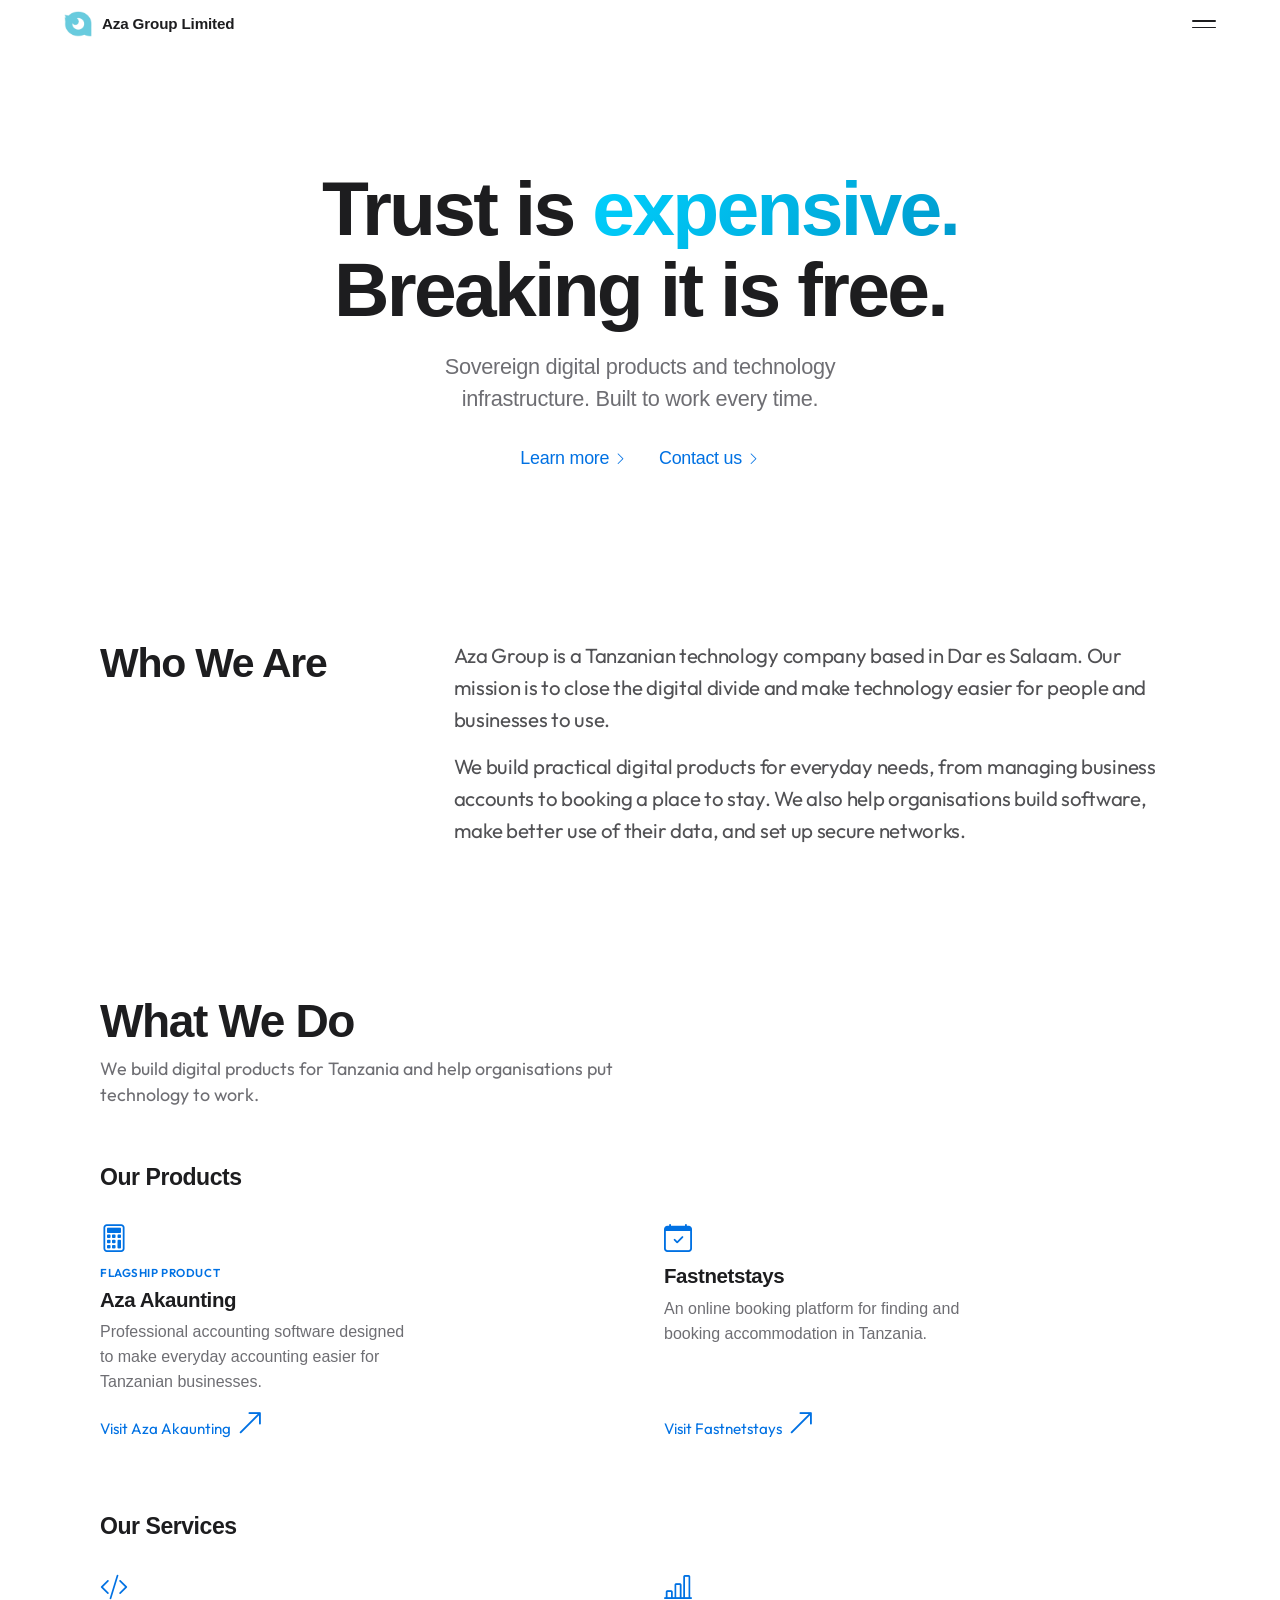
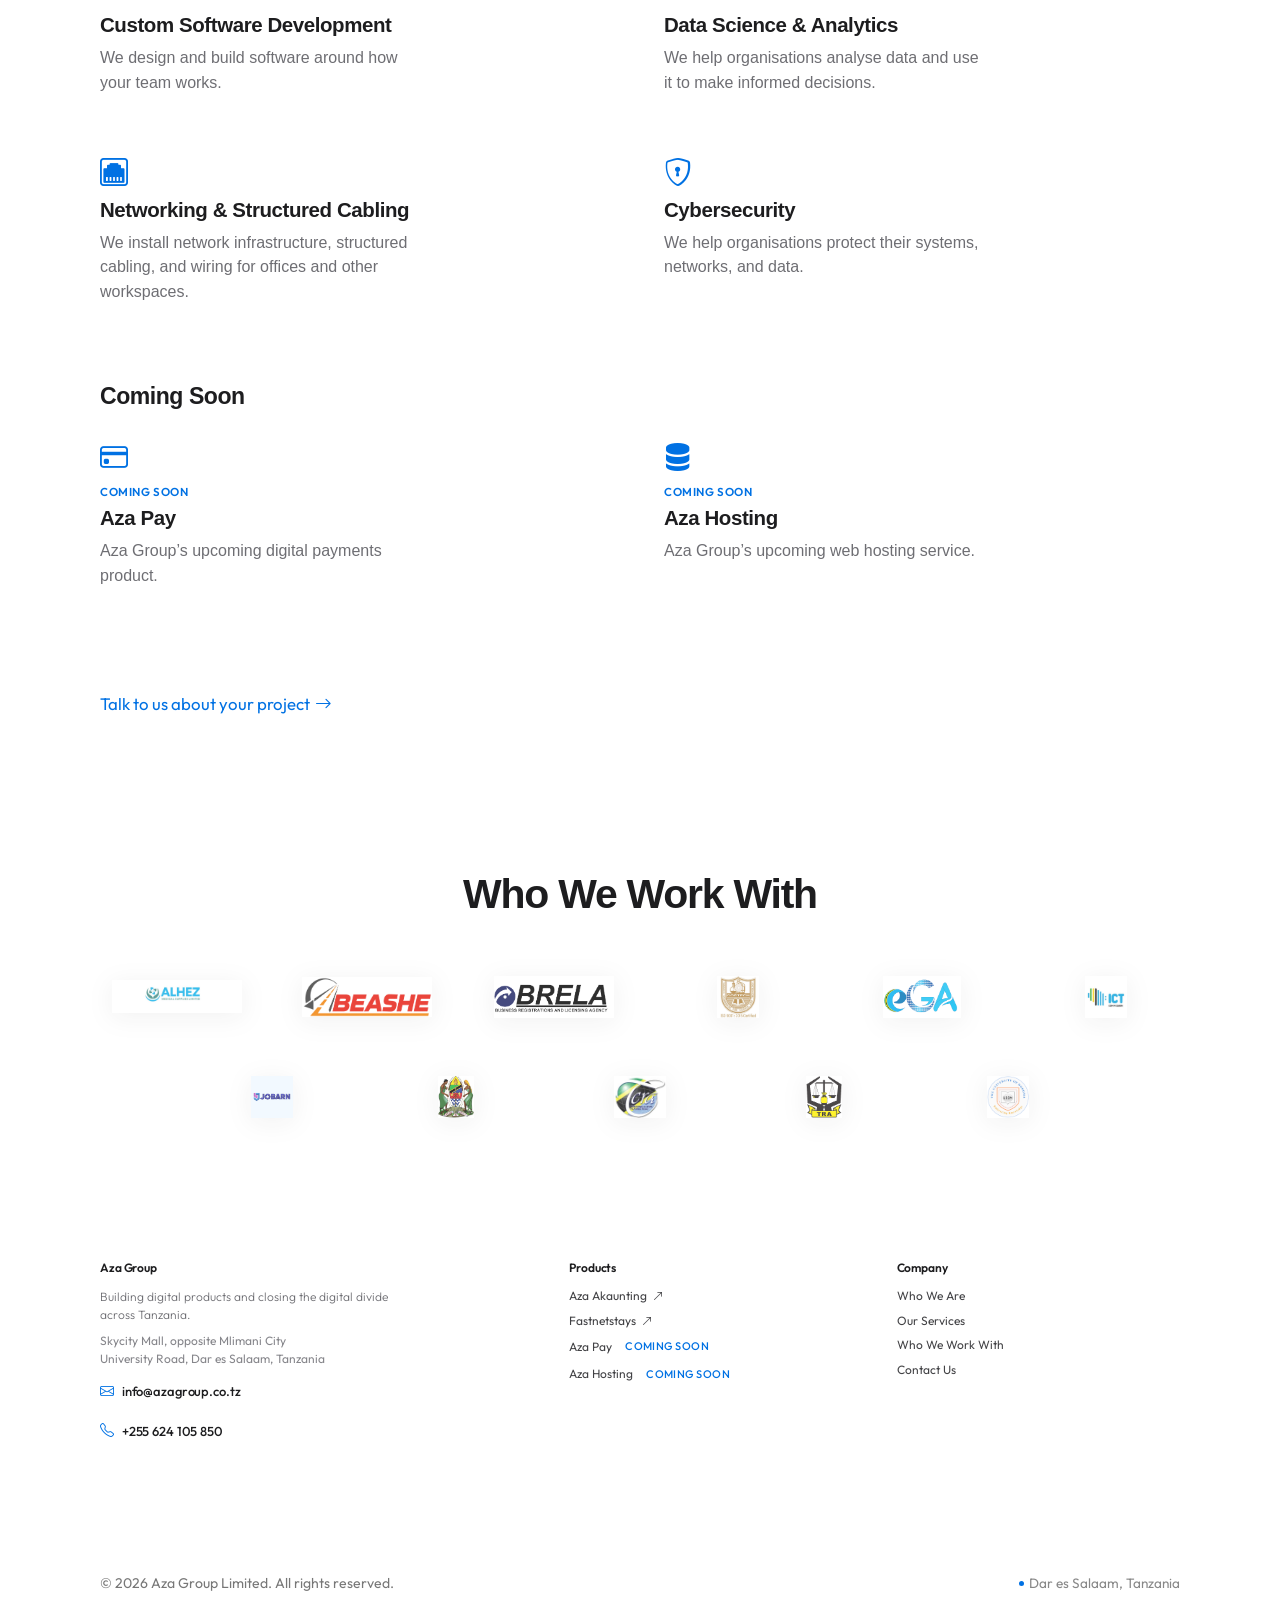
==== index.html @ 7bda0f9a "final publishing polish" ====
<!DOCTYPE html>
<html lang="en">
<head>
  <meta charset="UTF-8" />
  <meta name="viewport" content="width=device-width, initial-scale=1.0" />
  <title>Aza Group | Sovereign Digital Products &amp; Enterprise Technology Tanzania</title>
  <meta name="description" content="Aza Group is a leading Tanzanian technology company building sovereign digital products, enterprise accounting software (Aza Akaunting), custom development, analytics, and infrastructure." />
  <meta name="keywords" content="Aza Group, Aza Group Tanzania, Aza Akaunting, Fastnetstays, Aza Pay, enterprise software Dar es Salaam, IT company Tanzania, digital transformation, network cabling, cybersecurity Tanzania" />
  <meta name="author" content="Aza Group Limited" />
  <meta name="robots" content="index, follow, max-image-preview:large, max-snippet:-1, max-video-preview:-1" />
  <meta name="googlebot" content="index, follow" />
  <meta name="geo.region" content="TZ-02" />
  <meta name="geo.placename" content="Dar es Salaam" />
  <link rel="canonical" href="https://azagroup.co.tz/" />

  <!-- Open Graph / Facebook -->
  <meta property="og:type" content="website" />
  <meta property="og:url" content="https://azagroup.co.tz/" />
  <meta property="og:title" content="Aza Group | Sovereign Digital Products &amp; Enterprise Technology Tanzania" />
  <meta property="og:description" content="Aza Group builds sovereign digital products, custom enterprise software, and infrastructure that keep your credibility intact." />
  <meta property="og:image" content="https://azagroup.co.tz/assert/banner/aza_banner_akaunting.jpg" />
  <meta property="og:image:width" content="2048" />
  <meta property="og:image:height" content="1366" />
  <meta property="og:image:alt" content="Aza Group - Sovereign digital products and technology infrastructure in Tanzania" />
  <meta property="og:locale" content="en_TZ" />
  <meta property="og:site_name" content="Aza Group Limited" />

  <!-- Twitter Meta -->
  <meta name="twitter:card" content="summary_large_image" />
  <meta name="twitter:url" content="https://azagroup.co.tz/" />
  <meta name="twitter:title" content="Aza Group | Sovereign Digital Products &amp; Enterprise Technology Tanzania" />
  <meta name="twitter:description" content="Aza Group builds sovereign digital products, custom enterprise software, and infrastructure that keep your credibility intact." />
  <meta name="twitter:image" content="https://azagroup.co.tz/assert/banner/aza_banner_akaunting.jpg" />
  <meta name="twitter:image:alt" content="Aza Group - Sovereign digital products and technology infrastructure in Tanzania" />

  <!-- Schema.org JSON-LD Structured Data for Google Rich Snippets -->
  <script type="application/ld+json">
  {
    "@context": "https://schema.org",
    "@type": "Organization",
    "name": "Aza Group Limited",
    "alternateName": "Aza Group",
    "url": "https://azagroup.co.tz/",
    "logo": "https://azagroup.co.tz/favicon-192.png",
    "description": "Aza Group is a Tanzanian technology company building digital products, enterprise accounting software, and providing IT services.",
    "telephone": "+255624105850",
    "email": "info@azagroup.co.tz",
    "address": {
      "@type": "PostalAddress",
      "streetAddress": "Skycity Mall, opposite Mlimani City, University Road",
      "addressLocality": "Dar es Salaam",
      "addressCountry": "TZ"
    },
    "sameAs": [
      "https://www.azakaunting.com",
      "https://www.fastnetstays.com"
    ],
    "hasOfferCatalog": {
      "@type": "OfferCatalog",
      "name": "Technology Products & Services",
      "itemListElement": [
        {
          "@type": "Offer",
          "itemOffered": {
            "@type": "SoftwareApplication",
            "name": "Aza Akaunting",
            "applicationCategory": "BusinessApplication",
            "operatingSystem": "Web",
            "url": "https://www.azakaunting.com"
          }
        },
        {
          "@type": "Offer",
          "itemOffered": {
            "@type": "Service",
            "name": "Custom Software Development"
          }
        },
        {
          "@type": "Offer",
          "itemOffered": {
            "@type": "Service",
            "name": "Data Science & Analytics"
          }
        },
        {
          "@type": "Offer",
          "itemOffered": {
            "@type": "Service",
            "name": "Networking & Structured Cabling"
          }
        },
        {
          "@type": "Offer",
          "itemOffered": {
            "@type": "Service",
            "name": "Cybersecurity Solutions"
          }
        }
      ]
    }
  }
  </script>

  <!-- Favicon & Brand Icons -->
  <link rel="icon" type="image/x-icon" href="favicon.ico" />
  <link rel="icon" type="image/png" sizes="192x192" href="favicon-192.png" />
  <link rel="apple-touch-icon" sizes="180x180" href="apple-touch-icon.png" />
  <link rel="manifest" href="site.webmanifest" />
  <meta name="theme-color" content="#000000" />

  <!-- Google Fonts: Jost & Outfit for hairline through extra-bold weights -->
  <link rel="preconnect" href="https://fonts.googleapis.com">
  <link rel="preconnect" href="https://fonts.gstatic.com" crossorigin>
  <link href="https://fonts.googleapis.com/css2?family=Jost:wght@100;200;300;400;500;600;700;800&family=Outfit:wght@100;200;300;400;500;600;700;800&display=swap" rel="stylesheet">

  <!-- Bootstrap 5.3.3 CSS -->
  <link href="https://cdn.jsdelivr.net/npm/bootstrap@5.3.3/dist/css/bootstrap.min.css" rel="stylesheet" />
  <!-- Bootstrap Icons -->
  <link href="https://cdn.jsdelivr.net/npm/bootstrap-icons@1.11.3/font/bootstrap-icons.min.css" rel="stylesheet" />

  <!-- Dedicated Custom CSS -->
  <link rel="stylesheet" href="css/style.css?v=nobannerclean1" />
  <!-- Apple Design System for Hero & Polished Interactions -->
  <link rel="stylesheet" href="css/apple-style.css?v=nobannerclean1" />
</head>
<body>

  <!-- ========================================================
       FULLSCREEN NAVIGATION OVERLAY
       ======================================================== -->
  <dialog class="menu-overlay" id="menuOverlay" aria-label="Site menu">
    <button class="close-menu-btn" id="closeMenuBtn" type="button" aria-label="Close Menu">
      <i class="bi bi-x-lg"></i>
    </button>
    <div class="container">
      <div class="row">
        <div class="col-lg-8">
          <div class="menu-nav-links d-flex flex-column">
            <a href="#who-we-are">Who We Are</a>
            <a href="#what-we-do">What We Do</a>
            <a href="#products">Our Products</a>
            <a href="#services">Our Services</a>
            <a href="#partners">Who We Work With</a>
            <a href="contact.html">Contact Us</a>
          </div>
        </div>
        <div class="col-lg-4 d-none d-lg-flex flex-column justify-content-end text-start border-start border-white border-opacity-25 ps-5">
          <p class="text-uppercase tracking-wider text-white opacity-75 small fw-bold">Headquarters</p>
          <h5 class="fw-semibold text-white mb-2">Dar es Salaam, Tanzania</h5>
          <p class="text-white opacity-75 small mb-4">Skycity Mall, opposite Mlimani City, University Road</p>
          <a class="link-light mb-2 text-decoration-none d-inline-flex align-items-center gap-2" href="mailto:info@azagroup.co.tz">
            <i class="bi bi-envelope text-info"></i>
            <span>info@azagroup.co.tz</span>
          </a>
          <a class="link-light text-decoration-none d-inline-flex align-items-center gap-2" href="tel:+255624105850">
            <i class="bi bi-telephone text-info"></i>
            <span>+255 624 105 850</span>
          </a>
        </div>
      </div>
    </div>
  </dialog>

  <!-- ========================================================
       APPLE-STYLE STICKY NAVIGATION BAR (STANDALONE TOP HEADER)
       ======================================================== -->
  <header class="hero-header apple-nav-bar d-flex justify-content-between align-items-center">
    <!-- Logo + Brand Name -->
    <a href="index.html" class="brand-logo" aria-label="Aza Group home">
      <img src="assert/banner/aza_logo_hero.png?v=cyanmark1" alt="Aza Group" class="hero-brand-image" width="310" height="288" />
      <span class="brand-company-name">Aza Group Limited</span>
    </a>

    <!-- Right Header Action: Maintained Hamburger Menu -->
    <div class="nav-actions">
      <button class="menu-hamburger" id="hamburgerBtn" type="button" aria-label="Open Menu" aria-controls="menuOverlay" aria-expanded="false">
        <span></span>
        <span></span>
      </button>
    </div>
  </header>

  <!-- ========================================================
       APPLE-STYLE HERO (PURE, CLEAN, NO BANNER IMAGE)
       ======================================================== -->
  <section class="hero-container apple-hero-section">

    <!-- Main Clean Apple Hero Centerpiece -->
    <main class="hero-content apple-hero-stage">
      <h1 class="hero-title apple-hero-title">
        Trust is <span class="highlight-cyan">expensive.</span><br />Breaking it is free.
      </h1>
      <p class="hero-subtitle apple-hero-subtitle">
        Sovereign digital products and technology infrastructure. Built to work every time.
      </p>
      <div class="apple-cta-links">
        <a href="#what-we-do" class="apple-text-link">Learn more <i class="bi bi-chevron-right" aria-hidden="true"></i></a>
        <a href="contact.html" class="apple-text-link">Contact us <i class="bi bi-chevron-right" aria-hidden="true"></i></a>
      </div>
    </main>

    <!-- Clean Apple-style Scroll Indicator -->
    <footer class="hero-footer apple-hero-footer">
      <a href="#who-we-are" class="apple-scroll-cue" aria-label="Scroll down">
        <span class="apple-scroll-text">Scroll to explore</span>
        <i class="bi bi-chevron-down" aria-hidden="true"></i>
      </a>
    </footer>

  </section>

  <section id="who-we-are" class="about-section" aria-labelledby="about-heading">
    <div class="about-layout">
      <h2 id="about-heading">Who We Are</h2>
      <div class="about-copy">
        <p>Aza Group is a Tanzanian technology company based in Dar es Salaam. Our mission is to close the digital divide and make technology easier for people and businesses to use.</p>
        <p>We build practical digital products for everyday needs, from managing business accounts to booking a place to stay. We also help organisations build software, make better use of their data, and set up secure networks.</p>
      </div>
    </div>
  </section>

  <section id="what-we-do" class="sectors-section" aria-labelledby="sectors-heading">
    <div class="sectors-container">
      <div class="sectors-intro">
        <h2 id="sectors-heading">What We Do</h2>
        <p>We build digital products for Tanzania and help organisations put technology to work.</p>
      </div>

      <section id="products" class="offering-group" aria-labelledby="products-heading">
        <h3 id="products-heading">Our Products</h3>
        <ul class="sectors-grid" role="list">
          <li class="sector">
            <i class="bi bi-calculator" aria-hidden="true"></i>
            <span class="offering-badge">Flagship product</span>
            <h4 class="offering-title">Aza Akaunting</h4>
            <p>Professional accounting software designed to make everyday accounting easier for Tanzanian businesses.</p>
            <a class="offering-link" href="https://www.azakaunting.com">Visit Aza Akaunting <i class="bi bi-arrow-up-right" aria-hidden="true"></i></a>
          </li>
          <li class="sector">
            <i class="bi bi-calendar-check" aria-hidden="true"></i>
            <h4 class="offering-title">Fastnetstays</h4>
            <p>An online booking platform for finding and booking accommodation in Tanzania.</p>
            <a class="offering-link" href="https://www.fastnetstays.com">Visit Fastnetstays <i class="bi bi-arrow-up-right" aria-hidden="true"></i></a>
          </li>
        </ul>
      </section>

      <section id="services" class="offering-group" aria-labelledby="services-heading">
        <h3 id="services-heading">Our Services</h3>
        <ul class="sectors-grid" role="list">
          <li class="sector">
            <i class="bi bi-code-slash" aria-hidden="true"></i>
            <h4 class="offering-title">Custom Software Development</h4>
            <p>We design and build software around how your team works.</p>
          </li>
          <li class="sector">
            <i class="bi bi-bar-chart-line" aria-hidden="true"></i>
            <h4 class="offering-title">Data Science &amp; Analytics</h4>
            <p>We help organisations analyse data and use it to make informed decisions.</p>
          </li>
          <li class="sector">
            <i class="bi bi-ethernet" aria-hidden="true"></i>
            <h4 class="offering-title">Networking &amp; Structured Cabling</h4>
            <p>We install network infrastructure, structured cabling, and wiring for offices and other workspaces.</p>
          </li>
          <li class="sector">
            <i class="bi bi-shield-lock" aria-hidden="true"></i>
            <h4 class="offering-title">Cybersecurity</h4>
            <p>We help organisations protect their systems, networks, and data.</p>
          </li>
        </ul>
      </section>

      <section id="upcoming" class="offering-group" aria-labelledby="upcoming-heading">
        <h3 id="upcoming-heading">Coming Soon</h3>
        <ul class="sectors-grid" role="list">
          <li class="sector">
            <i class="bi bi-credit-card" aria-hidden="true"></i>
            <span class="offering-badge">Coming soon</span>
            <h4 class="offering-title">Aza Pay</h4>
            <p>Aza Group’s upcoming digital payments product.</p>
          </li>
          <li class="sector">
            <i class="bi bi-server" aria-hidden="true"></i>
            <span class="offering-badge">Coming soon</span>
            <h4 class="offering-title">Aza Hosting</h4>
            <p>Aza Group’s upcoming web hosting service.</p>
          </li>
        </ul>
      </section>

      <a class="offering-link" href="contact.html">Talk to us about your project <i class="bi bi-arrow-right" aria-hidden="true"></i></a>
    </div>
  </section>

  <!-- Client and partner logos. -->
  <section id="partners" class="partners-section" aria-labelledby="partners-heading">
    <div class="partners-container">
      <h2 id="partners-heading">Who We Work With</h2>
      <ul class="partners-grid" aria-label="Our partners">
        <li class="partners-logo">
          <img src="client_logo/alhez_logo.jpeg" alt="Alhez Medical Supplies Limited" width="1280" height="328" loading="lazy" decoding="async" />
        </li>
        <li class="partners-logo">
          <img src="client_logo/beashe.png" alt="Beashe" width="717" height="220" loading="lazy" decoding="async" />
        </li>
        <li class="partners-logo">
          <img src="client_logo/brelera.png" alt="Business Registrations and Licensing Agency (BRELA)" width="738" height="258" loading="lazy" decoding="async" />
        </li>
        <li class="partners-logo">
          <img src="client_logo/costech.jpg" alt="Tanzania Commission for Science and Technology (COSTECH)" width="447" height="447" loading="lazy" decoding="async" />
        </li>
        <li class="partners-logo">
          <img src="client_logo/ega.png" alt="e-Government Authority (eGA)" width="246" height="131" loading="lazy" decoding="async" />
        </li>
        <li class="partners-logo">
          <img src="client_logo/ict%20commisoni.jpg" alt="ICT Commission" width="225" height="225" loading="lazy" decoding="async" />
        </li>
        <li class="partners-logo">
          <img src="client_logo/jobarn%20logo.jpeg" alt="Jobarn" width="1181" height="1181" loading="lazy" decoding="async" />
        </li>
        <li class="partners-logo">
          <img src="client_logo/national%20parlimant.jpg" alt="Parliament of Tanzania" width="251" height="291" loading="lazy" decoding="async" />
        </li>
        <li class="partners-logo">
          <img src="client_logo/tcra.jpg" alt="Tanzania Communications Regulatory Authority (TCRA)" width="240" height="192" loading="lazy" decoding="async" />
        </li>
        <li class="partners-logo">
          <img src="client_logo/tra.png" alt="Tanzania Revenue Authority (TRA)" width="208" height="242" loading="lazy" decoding="async" />
        </li>
        <li class="partners-logo">
          <img src="client_logo/udom.png" alt="University of Dodoma" width="447" height="447" loading="lazy" decoding="async" />
        </li>
      </ul>
    </div>
  </section>

  <!-- ========================================================
       SECTION 7: COMPLETE COMPREHENSIVE FOOTER
       ======================================================== -->
  <footer id="footer" class="site-footer">
    <div class="footer-container">
      <div class="footer-grid">
        <div class="footer-column">
          <h2 class="footer-col-title">Aza Group</h2>
          <p class="footer-brand-desc">Building digital products and closing the digital divide across Tanzania.</p>
          <address class="footer-address">
            Skycity Mall, opposite Mlimani City<br />
            University Road, Dar es Salaam, Tanzania
          </address>
          <div class="footer-contact-block">
            <a href="mailto:info@azagroup.co.tz" class="footer-contact-item">
              <i class="bi bi-envelope"></i>
              <span>info@azagroup.co.tz</span>
            </a>
            <a href="tel:+255624105850" class="footer-contact-item">
              <i class="bi bi-telephone"></i>
              <span>+255 624 105 850</span>
            </a>
          </div>
        </div>

        <nav class="footer-column" aria-labelledby="footer-products">
          <h2 id="footer-products" class="footer-col-title">Products</h2>
          <ul class="footer-links">
            <li><a href="https://www.azakaunting.com" target="_blank" rel="noopener">Aza Akaunting <i class="bi bi-arrow-up-right small"></i></a></li>
            <li><a href="https://www.fastnetstays.com" target="_blank" rel="noopener">Fastnetstays <i class="bi bi-arrow-up-right small"></i></a></li>
            <li><a href="#upcoming">Aza Pay <span class="badge-soon">Coming soon</span></a></li>
            <li><a href="#upcoming">Aza Hosting <span class="badge-soon">Coming soon</span></a></li>
          </ul>
        </nav>

        <nav class="footer-column" aria-labelledby="footer-company">
          <h2 id="footer-company" class="footer-col-title">Company</h2>
          <ul class="footer-links">
            <li><a href="#who-we-are">Who We Are</a></li>
            <li><a href="#services">Our Services</a></li>
            <li><a href="#partners">Who We Work With</a></li>
            <li><a href="contact.html">Contact Us</a></li>
          </ul>
        </nav>
      </div>
      
      <div class="footer-bottom">
        <p class="footer-copyright">&copy; 2026 Aza Group Limited. All rights reserved.</p>
        <div class="footer-bottom-badge">
          <span class="dot"></span>
          <span>Dar es Salaam, Tanzania</span>
        </div>
      </div>
    </div>
  </footer>

  <!-- ========================================================
       SCRIPTS: jQuery 3.7.1, Bootstrap 5 Bundle, Custom JS
       ======================================================== -->
  <script src="https://code.jquery.com/jquery-3.7.1.min.js"></script>
  <script src="https://cdn.jsdelivr.net/npm/bootstrap@5.3.3/dist/js/bootstrap.bundle.min.js"></script>
  <!-- Dedicated jQuery & Custom JS File -->
  <script src="js/main.js?v=7"></script>

</body>
</html>
---- css/style.css ----
:root {
  --brand-dark: #000;
  --brand-cyan: #00d2ff;
  --brand-cyan-deep: #0099cc;
  --brand-card-bg: #161616;
  --brand-card-border: rgba(255, 255, 255, 0.2);
  --brand-text-muted: #c2c2c2;
  --bs-link-color-rgb: 0, 210, 255;
  --bs-link-hover-color-rgb: 0, 0, 0;
}

* {
  margin: 0;
  padding: 0;
  box-sizing: border-box;
}

body {
  font-family: 'Outfit', 'Jost', sans-serif;
  overflow-x: hidden;
  background-color: var(--brand-dark);
  color: #ffffff;
  scroll-behavior: smooth;
}

/* ========================================================
   1. HERO SECTION & HEADER
   ======================================================== */
.hero-container {
  --hero-image: url('../assert/banner/banner3.webp');
  position: relative;
  width: 100vw;
  height: 100vh;
  min-height: 700px;
  overflow: hidden;
  display: flex;
  flex-direction: column;
  justify-content: space-between;
  background: linear-gradient(
      to bottom,
      rgba(0, 0, 0, 0.72) 0%,
      rgba(0, 0, 0, 0.42) 38%,
      rgba(0, 0, 0, 0.92) 100%
    ),
    var(--hero-image) center center / cover no-repeat;
  transition: background-image 0.6s ease-in-out;
}

.hero-header {
  padding: 2.2rem 3.5rem;
  z-index: 30;
}

.brand-logo {
  display: flex;
  align-items: center;
  gap: 14px;
  text-decoration: none;
  color: #ffffff;
}

.brand-logo svg {
  width: 48px;
  height: 38px;
  fill: none;
  stroke: var(--brand-cyan, #00d2ff);
  stroke-width: 1.6;
}

.brand-logo .hero-brand-image {
  display: block;
  width: clamp(68px, 8vw, 104px);
  height: auto;
  stroke: none;
}

.brand-name {
  font-family: 'Outfit', sans-serif;
  font-size: 1.45rem;
  letter-spacing: 0.38em;
  font-weight: 400;
  text-transform: uppercase;
  color: #ffffff;
  padding-top: 2px;
}

.nav-actions {
  display: flex;
  align-items: center;
  gap: 2rem;
}

.lang-pill-btn {
  background-color: #ffffff;
  color: #1a1a1a;
  border: none;
  padding: 0.35rem 1.3rem;
  border-radius: 9999px;
  font-weight: 600;
  font-size: 0.95rem;
  line-height: 1.5;
  text-decoration: none;
  transition: all 0.25s ease;
  box-shadow: 0 2px 8px rgba(0, 0, 0, 0.15);
}

.lang-pill-btn:hover {
  background-color: #f0f0f0;
  color: #000000;
  transform: translateY(-1px);
}

.search-btn {
  background: transparent;
  border: none;
  color: #ffffff;
  font-size: 1.45rem;
  cursor: pointer;
  display: flex;
  align-items: center;
  transition: opacity 0.2s ease, transform 0.2s ease;
}

.search-btn:hover {
  opacity: 0.8;
  transform: scale(1.08);
}

.menu-hamburger {
  background: transparent;
  border: none;
  cursor: pointer;
  display: flex;
  flex-direction: column;
  justify-content: center;
  gap: 7px;
  width: 42px;
  height: 28px;
  padding: 0;
}

.menu-hamburger span {
  display: block;
  width: 100%;
  height: 2.2px;
  background-color: #ffffff;
  border-radius: 2px;
  transition: all 0.3s cubic-bezier(0.4, 0, 0.2, 1);
}

.menu-hamburger:hover span {
  background-color: var(--brand-cyan, #00d2ff);
}

/* Hero Title */
.hero-content {
  padding: 0 3.5rem;
  margin-top: auto;
  margin-bottom: 5.5rem;
  z-index: 20;
}

.hero-title {
  text-transform: uppercase;
  line-height: 0.95;
  letter-spacing: -0.01em;
  margin-bottom: 0;
}

.hero-title .line-1 {
  display: block;
  font-weight: 700;
  font-size: clamp(3.2rem, 8.2vw, 8rem);
  color: #ffffff;
}

.hero-title .line-2 {
  display: block;
  font-weight: 200;
  font-size: clamp(3.2rem, 8.2vw, 8rem);
  color: #ffffff;
  letter-spacing: 0.01em;
}

.hero-title .line-3 {
  display: block;
  font-weight: 100;
  font-size: clamp(3.2rem, 8.2vw, 8rem);
  color: #ffffff;
  letter-spacing: 0.03em;
}

.explore-btn {
  display: inline-flex;
  align-items: center;
  justify-content: center;
  border: 1px solid rgba(255, 255, 255, 0.85);
  border-radius: 9999px;
  padding: 0.85rem 2.5rem;
  color: #ffffff;
  font-size: 0.78rem;
  font-weight: 500;
  letter-spacing: 0.2em;
  text-transform: uppercase;
  text-decoration: none;
  background: rgba(255, 255, 255, 0.05);
  backdrop-filter: blur(4px);
  transition: all 0.3s ease;
  margin-top: 24px;
}

.explore-btn:hover {
  background: #ffffff;
  color: #000;
  border-color: #ffffff;
  transform: translateY(-2px);
  box-shadow: 0 6px 20px rgba(0, 0, 0, 0.25);
}

/* Hero Footer Controls */
.hero-footer {
  padding: 1.8rem 3.5rem;
  display: flex;
  justify-content: space-between;
  align-items: center;
  z-index: 30;
}

.slider-indicators {
  display: flex;
  align-items: center;
  gap: 1.2rem;
}

.slide-number {
  font-size: 0.78rem;
  font-weight: 600;
  letter-spacing: 0.1em;
  color: #ffffff;
  opacity: 0.9;
}

.slide-progress-line {
  width: 44px;
  height: 1.5px;
  background: rgba(255, 255, 255, 0.35);
  position: relative;
  overflow: hidden;
}

.slide-progress-line .progress-bar-inner {
  height: 100%;
  width: calc(100% / 3);
  background: var(--brand-cyan, #00d2ff);
  transition: width 0.4s ease;
}

.slide-dot {
  width: 5px;
  height: 5px;
  padding: 0;
  border: 0;
  background-color: rgba(255, 255, 255, 0.4);
  border-radius: 50%;
  cursor: pointer;
  transition: all 0.25s ease;
}

.slide-dot:hover,
.slide-dot.active {
  background-color: #ffffff;
  transform: scale(1.5);
}

.accessibility-btn {
  position: fixed;
  bottom: 24px;
  right: 28px;
  width: 44px;
  height: 44px;
  background-color: var(--brand-cyan, #00d2ff);
  color: #ffffff;
  border-radius: 50%;
  border: none;
  display: flex;
  align-items: center;
  justify-content: center;
  cursor: pointer;
  z-index: 999;
  box-shadow: 0 4px 14px rgba(0, 210, 255, 0.45);
  transition: all 0.3s cubic-bezier(0.4, 0, 0.2, 1);
}

.accessibility-btn svg {
  width: 24px;
  height: 24px;
  fill: #ffffff;
}

.accessibility-btn:hover {
  background-color: #0099cc;
  transform: scale(1.1);
}

/* ========================================================
   2. SEARCH & MENU OVERLAYS
   ======================================================== */
.search-overlay {
  position: fixed;
  top: 0;
  left: 0;
  width: 100%;
  height: 140px;
  background: rgba(0, 0, 0, 0.98);
  backdrop-filter: blur(15px);
  z-index: 1000;
  display: none;
  align-items: center;
  padding: 0 3.5rem;
  border-bottom: 1px solid rgba(255, 255, 255, 0.1);
}

.search-input {
  width: 100%;
  background: transparent;
  border: none;
  border-bottom: 2px solid var(--brand-cyan, #00d2ff);
  color: #ffffff;
  font-size: 1.8rem;
  padding: 10px 0;
  outline: none;
}

.search-close-btn {
  background: transparent;
  border: none;
  color: #ffffff;
  font-size: 2rem;
  margin-left: 20px;
  cursor: pointer;
}

.menu-overlay {
  position: fixed;
  inset: 0;
  width: 100%;
  height: 100%;
  max-width: none;
  max-height: none;
  margin: 0;
  border: 0;
  background: rgba(0, 0, 0, 0.98);
  color: #fff;
  z-index: 999;
  display: none;
  flex-direction: column;
  justify-content: safe center;
  padding: 4rem 6rem;
}

.menu-overlay[open] { display: flex; }
body.menu-open { overflow: hidden; }

.menu-overlay .close-menu-btn {
  position: absolute;
  top: 2.5rem;
  right: 3.5rem;
  background: transparent;
  border: none;
  color: #fff;
  font-size: 2.2rem;
  cursor: pointer;
}

.menu-nav-links a {
  color: #ffffff;
  font-size: clamp(2rem, 3.8vw, 3.5rem);
  font-weight: 300;
  text-decoration: none;
  margin: 0.5rem 0;
  transition: all 0.2s ease;
  display: inline-block;
}

.menu-nav-links a:hover {
  color: var(--brand-cyan, #00d2ff);
  transform: translateX(14px);
}

/* ========================================================
   3. CORPORATE OVERVIEW / STATS SECTION
   ======================================================== */
.section-padding {
  padding: 6.5rem 0;
}

.eyebrow-tag {
  color: var(--brand-cyan, #00d2ff);
  font-size: 0.82rem;
  font-weight: 600;
  letter-spacing: 0.22em;
  text-transform: uppercase;
  display: inline-block;
  margin-bottom: 1rem;
}

.section-heading {
  font-size: clamp(2.2rem, 4.2vw, 3.6rem);
  font-weight: 300;
  line-height: 1.15;
  color: #ffffff;
  margin-bottom: 1.5rem;
}

.section-heading strong {
  font-weight: 700;
}

.section-desc {
  color: var(--brand-text-muted);
  font-size: 1.12rem;
  line-height: 1.75;
  font-weight: 300;
}

.stat-card {
  background: var(--brand-card-bg);
  border: 1px solid var(--brand-card-border);
  padding: 2.5rem 2rem;
  border-radius: 12px;
  transition: transform 0.3s ease, border-color 0.3s ease;
  height: 100%;
}

.stat-card:hover {
  transform: translateY(-5px);
  border-color: var(--brand-cyan, #00d2ff);
}

.stat-value {
  font-size: clamp(2.8rem, 4vw, 3.8rem);
  font-weight: 700;
  color: #ffffff;
  line-height: 1;
  margin-bottom: 0.75rem;
}

.stat-value span {
  color: var(--brand-cyan, #00d2ff);
}

.stat-label {
  color: var(--brand-text-muted);
  font-size: 0.95rem;
  line-height: 1.5;
  margin-bottom: 0;
}

/* ========================================================
   4. INVESTMENT SECTORS SECTION
   ======================================================== */
.sector-card {
  position: relative;
  border-radius: 14px;
  overflow: hidden;
  height: 380px;
  display: flex;
  flex-direction: column;
  justify-content: flex-end;
  padding: 2rem;
  text-decoration: none;
  color: #ffffff;
  transition: transform 0.4s cubic-bezier(0.165, 0.84, 0.44, 1);
  box-shadow: 0 10px 30px rgba(0, 0, 0, 0.5);
}

.sector-card::before {
  content: '';
  position: absolute;
  inset: 0;
  background: linear-gradient(
    to bottom,
    rgba(0, 0, 0, 0.1) 0%,
    rgba(0, 0, 0, 0.7) 60%,
    rgba(0, 0, 0, 0.95) 100%
  );
  z-index: 1;
  transition: opacity 0.3s ease;
}

.sector-bg-img {
  position: absolute;
  inset: 0;
  width: 100%;
  height: 100%;
  object-fit: cover;
  transition: transform 0.6s ease;
  z-index: 0;
}

.sector-card:hover .sector-bg-img {
  transform: scale(1.08);
}

.sector-card:hover {
  transform: translateY(-6px);
}

.sector-card-content {
  position: relative;
  z-index: 2;
}

.sector-num {
  font-size: 0.85rem;
  color: var(--brand-cyan, #00d2ff);
  font-weight: 600;
  letter-spacing: 0.15em;
  margin-bottom: 0.5rem;
}

.sector-title {
  font-size: 1.45rem;
  font-weight: 600;
  margin-bottom: 0.5rem;
}

.sector-snippet {
  font-size: 0.88rem;
  color: var(--brand-text-muted);
  line-height: 1.5;
  margin-bottom: 1rem;
}

.sector-link-text {
  font-size: 0.82rem;
  font-weight: 600;
  color: #ffffff;
  letter-spacing: 0.1em;
  text-transform: uppercase;
  display: inline-flex;
  align-items: center;
  gap: 8px;
}

.sector-link-text i {
  transition: transform 0.2s ease;
}

.sector-card:hover .sector-link-text i {
  transform: translateX(5px);
  color: var(--brand-cyan, #00d2ff);
}

/* ========================================================
   5. SUSTAINABILITY & IMPACT BANNER
   ======================================================== */
.impact-banner {
  background: linear-gradient(135deg, #181818 0%, #080808 100%);
  border-top: 1px solid var(--brand-card-border);
  border-bottom: 1px solid var(--brand-card-border);
  position: relative;
  overflow: hidden;
}

.impact-badge {
  background: rgba(0, 210, 255, 0.12);
  border: 1px solid rgba(0, 210, 255, 0.3);
  color: var(--brand-cyan, #00d2ff);
  padding: 0.4rem 1.1rem;
  border-radius: 9999px;
  font-size: 0.8rem;
  font-weight: 600;
  letter-spacing: 0.1em;
  display: inline-block;
  margin-bottom: 1.5rem;
}

/* ========================================================
   6. THE EXCHANGE / MULTIMEDIA INSIGHTS
   ======================================================== */
.media-card {
  background: var(--brand-card-bg);
  border: 1px solid var(--brand-card-border);
  border-radius: 12px;
  overflow: hidden;
  transition: all 0.3s ease;
  height: 100%;
}

.media-card:hover {
  transform: translateY(-5px);
  border-color: rgba(0, 210, 255, 0.5);
}

.media-thumb {
  position: relative;
  height: 220px;
  overflow: hidden;
}

.media-thumb img {
  width: 100%;
  height: 100%;
  object-fit: cover;
  transition: transform 0.5s ease;
}

.media-card:hover .media-thumb img {
  transform: scale(1.05);
}

.media-pill {
  position: absolute;
  top: 14px;
  left: 14px;
  background: rgba(0, 0, 0, 0.85);
  backdrop-filter: blur(8px);
  color: #fff;
  font-size: 0.72rem;
  font-weight: 600;
  letter-spacing: 0.1em;
  padding: 0.25rem 0.75rem;
  border-radius: 9999px;
  text-transform: uppercase;
}

.media-body {
  padding: 1.8rem;
}

.media-date {
  font-size: 0.8rem;
  color: var(--brand-text-muted);
  margin-bottom: 0.6rem;
}

.media-title {
  font-size: 1.15rem;
  font-weight: 600;
  line-height: 1.4;
  margin-bottom: 1rem;
  color: #ffffff;
}

.media-link {
  color: var(--brand-cyan, #00d2ff);
  font-size: 0.84rem;
  font-weight: 600;
  text-decoration: none;
  display: inline-flex;
  align-items: center;
  gap: 6px;
}

.media-link:hover {
  text-decoration: underline;
}

/* Interior pages */
.interior-page {
  display: flex;
  min-height: 100vh;
  flex-direction: column;
  background: #fff;
}

.interior-header {
  display: flex;
  flex-wrap: wrap;
  align-items: center;
  justify-content: space-between;
  gap: 16px 32px;
  padding: 20px 4.5%;
  background: var(--brand-dark);
}

.interior-nav {
  display: flex;
  flex-wrap: wrap;
  gap: 12px 24px;
}

.interior-nav a {
  color: #fff;
  text-decoration: none;
  text-underline-offset: 5px;
}

.interior-nav a:hover,
.interior-nav a[aria-current="page"] {
  color: var(--brand-cyan, #00d2ff);
  text-decoration: underline;
}

.interior-page main {
  display: flex;
  flex: 1;
  flex-direction: column;
}

.interior-page main > section { flex: 1; }

/* Who We Are */
.about-section {
  background: #fff;
  color: #000;
  padding: clamp(56px, 5.4vw, 100px) 0;
}

.about-layout {
  display: grid;
  grid-template-columns: 30% minmax(0, 1fr);
  align-items: start;
  width: min(91%, 1720px);
  margin-inline: auto;
  font-family: 'Outfit', sans-serif;
}

.about-layout h1,
.about-layout h2 {
  margin: 0;
  padding-inline-end: 24px;
  font-size: clamp(32px, 2.6vw, 48px);
  font-weight: 500;
  line-height: 1.2;
  letter-spacing: -0.04em;
}

.about-copy {
  color: #292929;
  font-size: clamp(20px, 1.95vw, 36px);
  line-height: 1.34;
  letter-spacing: -0.035em;
}

.about-copy p { margin: 0; }
.about-copy p + p { margin-top: 0.65em; }

.about-link {
  display: inline-block;
  margin-top: clamp(32px, 3.6vw, 66px);
  padding-bottom: 3px;
  border-bottom: 1px solid rgba(0, 0, 0, 0.28);
  color: var(--brand-cyan, #00d2ff);
  font-size: clamp(18px, 1.45vw, 27px);
  text-decoration: none;
}

.about-link:hover { border-color: currentColor; }

.contact-details {
  max-width: 36rem;
  margin: 24px 0 0;
  font-size: clamp(18px, 1.35vw, 23px);
  letter-spacing: normal;
}

.contact-details > div {
  padding: 16px 0;
  border-top: 1px solid rgba(0, 0, 0, 0.16);
}

.contact-details dt { color: #000; }
.contact-details dd { margin: 4px 0 0; }
.contact-details a { color: var(--brand-cyan, #00d2ff); }

.contact-section {
  padding: clamp(40px, 6vw, 96px) 0;
  background: #f4f4f4;
  color: #000;
}

.contact-layout {
  display: grid;
  grid-template-columns: minmax(0, 0.8fr) minmax(0, 1.2fr);
  gap: clamp(28px, 6vw, 96px);
  width: min(91%, 1280px);
  margin-inline: auto;
  align-items: start;
}

.contact-intro h1 {
  margin-bottom: 16px;
  font-size: clamp(2.5rem, 5vw, 4.5rem);
  line-height: 1.05;
  letter-spacing: -0.05em;
}

.contact-intro > p {
  max-width: 37ch;
  color: #292929;
  font-size: clamp(1.125rem, 1.6vw, 1.375rem);
}

.quote-form {
  padding: clamp(20px, 3.5vw, 44px);
  border: 1px solid rgba(0, 0, 0, 0.16);
  border-top: 4px solid var(--brand-cyan, #00d2ff);
  background: #fff;
}

.quote-form h2 { font-size: clamp(1.6rem, 3vw, 2.2rem); }
.quote-form > p { color: #292929; }

.quote-fields {
  display: grid;
  grid-template-columns: repeat(2, minmax(0, 1fr));
  gap: 16px;
  margin: 24px 0 16px;
}

.quote-form label { display: block; font-weight: 500; }

.quote-form :is(input, select, textarea) {
  display: block;
  width: 100%;
  min-height: 46px;
  margin-top: 6px;
  padding: 10px 12px;
  border: 1px solid #767676;
  border-radius: 4px;
  background: #fff;
  color: #000;
  font: inherit;
  font-weight: 400;
}

.quote-form textarea { resize: vertical; }

.quote-form :focus-visible {
  outline: 2px solid var(--brand-cyan, #00d2ff);
  outline-offset: 3px;
}

.quote-submit {
  display: inline-flex;
  align-items: center;
  gap: 12px;
  margin-top: 20px;
  padding: 12px 20px;
  border: 0;
  border-radius: 4px;
  background: var(--brand-cyan, #00d2ff);
  color: #fff;
  font-weight: 600;
}

.quote-submit:hover { background: #0099cc; }
.quote-submit:disabled { opacity: 0.65; cursor: wait; }
.quote-status { margin: 0; }
.quote-status:not(:empty) { margin-top: 16px; }
.quote-form .quote-status.is-error { color: var(--brand-cyan, #00d2ff); }

@media (max-width: 767px) {
  .contact-layout { grid-template-columns: minmax(0, 1fr); }
}

@media (max-width: 480px) {
  .quote-fields { grid-template-columns: minmax(0, 1fr); }
}

@media (max-width: 767px) {
  .about-layout { grid-template-columns: minmax(0, 1fr); gap: 20px; }
  .about-layout h1, .about-layout h2 { padding-inline-end: 0; }
  .about-copy p + p { margin-top: 0.75em; }
}

/* What We Do */
.sectors-section {
  padding: clamp(56px, 5.4vw, 100px) 0;
  background: #f4f4f4;
  color: #000;
  font-family: 'Outfit', sans-serif;
}

.sectors-container {
  width: min(91%, 1720px);
  margin-inline: auto;
}

.sectors-intro { margin-bottom: clamp(28px, 3vw, 50px); }

.sectors-intro h1,
.sectors-intro h2 {
  margin: 0 0 12px;
  font-size: clamp(32px, 2.6vw, 48px);
  font-weight: 500;
  line-height: 1.2;
  letter-spacing: -0.04em;
}

.sectors-intro p {
  max-width: 44ch;
  margin: 0;
  color: #292929;
  font-size: clamp(18px, 1.5vw, 24px);
  line-height: 1.45;
}

.sectors-grid {
  display: grid;
  grid-template-columns: repeat(2, minmax(0, 1fr));
  gap: 1px;
  margin: 0;
  padding: 0;
  border: 1px solid rgba(0, 0, 0, 0.16);
  background: rgba(0, 0, 0, 0.16);
  list-style: none;
}

.sector {
  padding: clamp(24px, 2.4vw, 40px);
  background: #fff;
}

.sector > .bi {
  display: block;
  margin-bottom: 18px;
  color: var(--brand-cyan, #00d2ff);
  font-size: 30px;
  line-height: 1;
}

.offering-title {
  margin: 0 0 8px;
  font-size: clamp(22px, 1.65vw, 28px);
  font-weight: 500;
}

.sector p {
  max-width: 36ch;
  margin: 0;
  color: #292929;
  font-size: clamp(16px, 1.2vw, 19px);
  line-height: 1.5;
}

.offering-group + .offering-group { margin-top: clamp(28px, 4vw, 56px); }

.offering-group > h2,
.offering-group > h3 {
  margin: 0 0 16px;
  font-size: clamp(22px, 2vw, 30px);
  font-weight: 500;
}

#products .sector:first-child { box-shadow: inset 4px 0 var(--brand-cyan, #00d2ff); }

.offering-badge {
  display: inline-block;
  margin-bottom: 8px;
  color: var(--brand-cyan, #00d2ff);
  font-size: 0.8rem;
  font-weight: 600;
  letter-spacing: 0.07em;
  text-transform: uppercase;
}

.offering-link {
  display: inline-flex;
  align-items: center;
  gap: 8px;
  margin-top: 18px;
  color: var(--brand-cyan, #00d2ff);
  font-weight: 600;
  text-underline-offset: 4px;
}

.sectors-container > .offering-link { margin-top: 28px; }

@media (max-width: 575px) {
  .sectors-grid { grid-template-columns: minmax(0, 1fr); }
}

/* Partner logo wall */
.partners-section {
  background: #fff;
  color: #000;
  padding: 108px 0 130px;
}

.partners-container {
  width: min(90%, 1160px);
  margin-inline: auto;
}

.partners-section h2 {
  margin: 0 0 64px;
  text-align: center;
  font-family: 'Outfit', sans-serif;
  font-size: clamp(28px, 3vw, 40px);
  line-height: 1.25;
  font-weight: 600;
  letter-spacing: -0.025em;
}

.partners-grid {
  display: flex;
  flex-wrap: wrap;
  justify-content: center;
  align-items: center;
  gap: 20px;
  list-style: none;
  margin: 0;
  padding: 0;
}

.partners-logo {
  flex: 0 1 calc((100% - 100px) / 6);
  display: flex;
  align-items: center;
  justify-content: center;
  min-width: 0;
  height: 140px;
  padding: 20px;
}

.partners-logo img {
  display: block;
  width: 100%;
  height: 100%;
  object-fit: contain;
  mix-blend-mode: multiply;
}

@media (max-width: 991px) {
  .partners-section { padding: 80px 0 90px; }
  .partners-logo { flex-basis: calc((100% - 60px) / 4); }
}

@media (max-width: 575px) {
  .partners-section { padding: 64px 0 72px; }
  .partners-section h2 { margin-bottom: 40px; }
  .partners-grid { gap: 12px; }
  .partners-logo { flex-basis: calc((100% - 12px) / 2); height: 128px; padding: 18px; }
}

/* ========================================================
   7. GLOBAL FOOTER
   ======================================================== */
.site-footer {
  background: var(--brand-dark);
  border-top: 4px solid var(--brand-cyan, #00d2ff);
  color: #fff;
  padding: clamp(48px, 4vw, 76px) 0 24px;
  font-family: 'Outfit', sans-serif;
  font-weight: 400;
}

.footer-container {
  width: 90%;
  max-width: 1800px;
  margin-inline: auto;
}

.footer-grid {
  display: grid;
  grid-template-columns: minmax(0, 1.4fr) repeat(2, minmax(0, 1fr));
  gap: clamp(28px, 4vw, 64px);
  align-items: start;
}

.footer-col-title {
  margin: 0 0 20px;
  font-size: clamp(22px, 1.6vw, 30px);
  font-weight: 500;
}

.footer-address { color: var(--brand-text-muted); }

.footer-links {
  list-style: none;
  padding: 0;
  margin: 0;
}

.footer-links li + li { margin-top: 12px; }

.site-footer a {
  color: #fff;
  text-decoration: none;
  overflow-wrap: anywhere;
}

.site-footer a:hover { text-decoration: underline; text-underline-offset: 5px; }
.site-footer a:focus-visible { outline: 2px solid #fff; outline-offset: 5px; }

.footer-bottom {
  margin-top: clamp(32px, 5vw, 64px);
  padding-top: 20px;
  border-top: 1px solid var(--brand-card-border);
}

.footer-copyright { margin: 0; color: var(--brand-text-muted); }

@media (max-width: 575px) {
  .footer-grid { grid-template-columns: minmax(0, 1fr); }
}

/* ========================================================
   8. RESPONSIVE BREAKPOINTS
   ======================================================== */
@media (max-width: 991px) {
  .hero-header {
    padding: 1.8rem 2rem;
  }
  .hero-content {
    padding: 0 2rem;
    margin-bottom: 4rem;
  }
  .hero-footer {
    padding: 1.5rem 2rem;
  }
  .menu-overlay {
    padding: 3rem;
  }
}

@media (max-width: 768px) {
  .hero-header {
    padding: 1.2rem 1.5rem;
  }
  .hero-content {
    padding: 0 1.5rem;
    margin-bottom: 3rem;
  }
  .hero-title .line-1,
  .hero-title .line-2,
  .hero-title .line-3 {
    font-size: clamp(2rem, 8vw, 4rem);
  }
  .hero-footer {
    padding: 1.2rem 1.5rem;
  }
  .brand-name {
    font-size: 1.1rem;
    letter-spacing: 0.25em;
  }
  .brand-logo svg {
    width: 36px;
    height: 28px;
  }
  .nav-actions {
    gap: 1.2rem;
  }
  .section-padding {
    padding: 4.5rem 0;
  }
}


/* ========================================================
   9. DEDICATED CLEAN CONTACT PAGE REDESIGN
   ======================================================== */
.contact-page {
  background-color: var(--brand-dark);
  color: #ffffff;
}

.contact-hero-banner {
  position: relative;
  width: 100%;
  min-height: 520px;
  background: linear-gradient(
      to bottom,
      rgba(0, 0, 0, 0.75) 0%,
      rgba(0, 0, 0, 0.85) 60%,
      var(--brand-dark) 100%
    ),
    url('../assert/banner/banner3.webp') center center / cover no-repeat;
  display: flex;
  flex-direction: column;
  justify-content: space-between;
}

.contact-hero-content {
  padding: 2.5rem 3.5rem 3.5rem;
  max-width: 1100px;
}

.contact-badge {
  display: inline-block;
  color: var(--brand-cyan, #00d2ff);
  font-size: 0.82rem;
  font-weight: 700;
  letter-spacing: 0.25em;
  text-transform: uppercase;
  margin-bottom: 1.25rem;
}

.contact-hero-sub {
  color: var(--brand-text-muted);
  font-size: clamp(1.05rem, 1.4vw, 1.25rem);
  font-weight: 300;
  max-width: 680px;
  margin-top: 1.5rem;
  line-height: 1.6;
}

.contact-hero-bottom-bar {
  border-top: 1px solid rgba(255, 255, 255, 0.12);
  background: rgba(0, 0, 0, 0.45);
  backdrop-filter: blur(10px);
  padding: 1rem 0;
}

.contact-quick-coords {
  font-size: 0.92rem;
  color: rgba(255, 255, 255, 0.85);
  display: flex;
  align-items: center;
}

.contact-scroll-pill {
  display: inline-flex;
  align-items: center;
  gap: 6px;
  color: #fff;
  text-decoration: none;
  font-size: 0.82rem;
  text-transform: uppercase;
  letter-spacing: 0.15em;
  font-weight: 500;
  padding: 0.35rem 1.1rem;
  border-radius: 9999px;
  border: 1px solid rgba(255, 255, 255, 0.25);
  transition: all 0.25s ease;
}

.contact-scroll-pill:hover {
  background: #ffffff;
  color: #000000;
  border-color: #ffffff;
}

/* Contact Main Section */
.contact-main-wrapper {
  padding: clamp(60px, 6vw, 110px) 0 clamp(80px, 8vw, 130px);
  background-color: var(--brand-dark);
}

.contact-container {
  width: min(92%, 1400px);
  margin-inline: auto;
}

.contact-panel-title {
  font-size: clamp(2rem, 3.2vw, 2.9rem);
  font-weight: 400;
  line-height: 1.2;
  margin: 0.6rem 0 1.2rem;
  color: #ffffff;
}

.contact-panel-desc {
  color: var(--brand-text-muted);
  font-size: 1.05rem;
  line-height: 1.7;
  font-weight: 300;
  margin-bottom: 2.2rem;
}

.contact-cards-stack {
  display: flex;
  flex-direction: column;
  gap: 1.2rem;
}

.contact-card-item {
  background: var(--brand-card-bg);
  border: 1px solid var(--brand-card-border);
  border-radius: 12px;
  padding: 1.5rem 1.75rem;
  display: flex;
  align-items: flex-start;
  gap: 1.25rem;
  transition: transform 0.25s ease, border-color 0.25s ease;
}

.contact-card-item:hover {
  transform: translateY(-3px);
  border-color: rgba(0, 210, 255, 0.6);
}

.contact-card-icon {
  width: 46px;
  height: 46px;
  border-radius: 10px;
  background: rgba(0, 210, 255, 0.12);
  color: var(--brand-cyan, #00d2ff);
  display: flex;
  align-items: center;
  justify-content: center;
  font-size: 1.35rem;
  flex-shrink: 0;
}

.contact-card-body {
  flex: 1;
}

.contact-card-heading {
  font-size: 1.05rem;
  font-weight: 600;
  color: #ffffff;
  margin-bottom: 0.35rem;
}

.contact-card-text {
  color: var(--brand-text-muted);
  font-size: 0.95rem;
  line-height: 1.6;
  font-style: normal;
  margin-bottom: 0;
}

.contact-direct-link {
  color: #ffffff;
  text-decoration: none;
  font-weight: 500;
  transition: color 0.2s ease;
}

.contact-direct-link:hover {
  color: var(--brand-cyan, #00d2ff);
  text-decoration: underline;
}

.featured-products-card {
  background: linear-gradient(135deg, rgba(22, 22, 22, 0.95) 0%, rgba(0, 210, 255, 0.1) 100%);
  border-color: rgba(0, 210, 255, 0.3);
}

.product-pills-row {
  display: flex;
  flex-wrap: wrap;
  gap: 8px;
  margin-top: 0.5rem;
}

.product-tag-pill {
  display: inline-flex;
  align-items: center;
  font-size: 0.84rem;
  font-weight: 500;
  color: #ffffff;
  background: rgba(255, 255, 255, 0.08);
  border: 1px solid rgba(255, 255, 255, 0.18);
  padding: 0.35rem 0.85rem;
  border-radius: 9999px;
  text-decoration: none;
  transition: all 0.2s ease;
}

.product-tag-pill:hover {
  background: var(--brand-cyan, #00d2ff);
  color: #ffffff;
  border-color: var(--brand-cyan, #00d2ff);
}

/* Contact Form Card Redesign */
.contact-form-card {
  background: #141414;
  border: 1px solid rgba(255, 255, 255, 0.14);
  border-top: 4px solid var(--brand-cyan, #00d2ff);
  border-radius: 14px;
  padding: clamp(28px, 4vw, 48px);
  box-shadow: 0 15px 45px rgba(0, 0, 0, 0.6);
}

.form-header-area {
  margin-bottom: 2rem;
  border-bottom: 1px solid rgba(255, 255, 255, 0.08);
  padding-bottom: 1.5rem;
}

.form-main-title {
  font-size: clamp(1.6rem, 2.5vw, 2.3rem);
  font-weight: 500;
  color: #ffffff;
  margin: 0.4rem 0 0.6rem;
  letter-spacing: -0.02em;
}

.form-main-subtitle {
  color: var(--brand-text-muted);
  font-size: 0.98rem;
  font-weight: 300;
  margin-bottom: 0;
  line-height: 1.55;
}

.form-floating-custom label {
  display: block;
  font-size: 0.88rem;
  font-weight: 500;
  color: rgba(255, 255, 255, 0.9);
  margin-bottom: 0.45rem;
  letter-spacing: 0.02em;
}

.input-with-icon,
.select-with-icon {
  position: relative;
  display: flex;
  align-items: center;
}

.input-with-icon i,
.select-with-icon i {
  position: absolute;
  left: 14px;
  color: rgba(255, 255, 255, 0.45);
  font-size: 1.05rem;
  pointer-events: none;
  z-index: 2;
}

.clean-quote-form input,
.clean-quote-form select,
.clean-quote-form textarea {
  width: 100%;
  background: #1f1f1f;
  border: 1px solid rgba(255, 255, 255, 0.18);
  border-radius: 8px;
  color: #ffffff;
  font-family: inherit;
  font-size: 0.95rem;
  font-weight: 400;
  padding: 0.72rem 1rem 0.72rem 2.75rem;
  transition: all 0.22s ease;
  outline: none;
}

.clean-quote-form textarea {
  padding: 0.85rem 1rem;
  min-height: 135px;
  resize: vertical;
}

.clean-quote-form select {
  cursor: pointer;
}

.clean-quote-form select option {
  background: #1a1a1a;
  color: #ffffff;
}

.clean-quote-form input::placeholder,
.clean-quote-form textarea::placeholder {
  color: rgba(255, 255, 255, 0.35);
  font-weight: 300;
}

.clean-quote-form input:focus,
.clean-quote-form select:focus,
.clean-quote-form textarea:focus {
  background: #252525;
  border-color: var(--brand-cyan, #00d2ff);
  box-shadow: 0 0 0 3px rgba(0, 210, 255, 0.22);
}

.clean-quote-form input:hover,
.clean-quote-form select:hover,
.clean-quote-form textarea:hover {
  border-color: rgba(255, 255, 255, 0.35);
}

.contact-submit-btn {
  display: inline-flex;
  align-items: center;
  justify-content: center;
  gap: 10px;
  background: var(--brand-cyan, #00d2ff);
  color: #ffffff;
  border: none;
  border-radius: 8px;
  padding: 0.85rem 2rem;
  font-size: 0.95rem;
  font-weight: 600;
  letter-spacing: 0.05em;
  text-transform: uppercase;
  cursor: pointer;
  transition: all 0.25s ease;
  box-shadow: 0 4px 14px rgba(0, 210, 255, 0.35);
}

.contact-submit-btn:hover {
  background: #00b4d8;
  transform: translateY(-2px);
  box-shadow: 0 6px 20px rgba(0, 210, 255, 0.5);
}

.contact-submit-btn:disabled {
  opacity: 0.6;
  cursor: wait;
  transform: none;
}

.contact-submit-btn i {
  transition: transform 0.2s ease;
}

.contact-submit-btn:hover i {
  transform: translateX(4px);
}

.quote-status {
  padding: 0;
  font-size: 0.95rem;
  transition: all 0.2s ease;
}

.quote-status:not(:empty) {
  padding: 0.85rem 1rem;
  border-radius: 6px;
  background: rgba(255, 255, 255, 0.07);
  border: 1px solid rgba(255, 255, 255, 0.15);
}

.quote-status.is-error {
  color: #00d2ff;
  background: rgba(0, 210, 255, 0.12);
  border-color: rgba(0, 210, 255, 0.4);
}

.quote-status:not(.is-error):not(:empty) {
  color: #5cf2a5;
  background: rgba(92, 242, 165, 0.1);
  border-color: rgba(92, 242, 165, 0.3);
}

.contact-partners-block {
  border-top: 1px solid rgba(255, 255, 255, 0.1);
}

@media (max-width: 991px) {
  .contact-hero-content {
    padding: 2rem 2rem 3rem;
  }
}

@media (max-width: 768px) {
  .contact-hero-banner {
    min-height: auto;
  }
  .contact-hero-content {
    padding: 1.5rem 1.5rem 2.5rem;
  }
  .contact-card-item {
    padding: 1.25rem;
  }
  .contact-form-card {
    padding: 1.5rem;
  }
}


/* Clean Minimal Form Styles */
.contact-form-section {
  background-color: var(--brand-dark);
  padding: clamp(60px, 7vw, 110px) 0 clamp(80px, 9vw, 130px);
}

.contact-form-wrapper {
  width: min(92%, 820px);
  margin-inline: auto;
}

.clean-contact-form {
  background: var(--brand-card-bg);
  border: 1px solid var(--brand-card-border);
  border-top: 4px solid var(--brand-cyan, #00d2ff);
  border-radius: 12px;
  padding: clamp(28px, 4vw, 48px);
}

.clean-form-intro {
  margin-bottom: 2rem;
  border-bottom: 1px solid rgba(255, 255, 255, 0.08);
  padding-bottom: 1.25rem;
}

.clean-form-intro h2 {
  font-size: clamp(1.8rem, 2.5vw, 2.2rem);
  font-weight: 500;
  color: #ffffff;
  margin-bottom: 0.5rem;
}

.clean-form-intro p {
  color: var(--brand-text-muted);
  font-size: 1rem;
  font-weight: 300;
  margin: 0;
}

.form-grid {
  display: grid;
  grid-template-columns: repeat(2, minmax(0, 1fr));
  gap: 1.25rem;
}

.form-field label {
  display: block;
  font-size: 0.88rem;
  font-weight: 500;
  color: rgba(255, 255, 255, 0.85);
  margin-bottom: 0.45rem;
}

.form-field.full-width {
  margin-top: 1.25rem;
}

.clean-contact-form input,
.clean-contact-form select,
.clean-contact-form textarea {
  width: 100%;
  background: #1f1f1f;
  border: 1px solid rgba(255, 255, 255, 0.16);
  border-radius: 6px;
  color: #ffffff;
  font-family: inherit;
  font-size: 0.95rem;
  padding: 0.75rem 1rem;
  transition: border-color 0.2s ease, box-shadow 0.2s ease;
  outline: none;
}

.clean-contact-form select option {
  background: #1a1a1a;
  color: #ffffff;
}

.clean-contact-form input::placeholder,
.clean-contact-form textarea::placeholder {
  color: rgba(255, 255, 255, 0.35);
}

.clean-contact-form input:focus,
.clean-contact-form select:focus,
.clean-contact-form textarea:focus {
  border-color: var(--brand-cyan, #00d2ff);
  box-shadow: 0 0 0 3px rgba(0, 210, 255, 0.2);
}

.form-action-row {
  margin-top: 1.8rem;
}

.form-submit-btn {
  display: inline-flex;
  align-items: center;
  gap: 10px;
  background: var(--brand-cyan, #00d2ff);
  color: #ffffff;
  border: none;
  border-radius: 6px;
  padding: 0.85rem 2.2rem;
  font-size: 0.95rem;
  font-weight: 600;
  letter-spacing: 0.05em;
  text-transform: uppercase;
  cursor: pointer;
  transition: all 0.2s ease;
}

.form-submit-btn:hover {
  background: #00b4d8;
  transform: translateY(-2px);
  box-shadow: 0 6px 20px rgba(0, 210, 255, 0.4);
}

.form-submit-btn:disabled {
  opacity: 0.6;
  cursor: wait;
  transform: none;
}

@media (max-width: 576px) {
  .form-grid {
    grid-template-columns: minmax(0, 1fr);
  }
  .clean-contact-form {
    padding: 1.5rem;
  }
}


/* White background section for the contact form */
.contact-form-section {
  background-color: #ffffff;
  color: #111111;
  padding: clamp(60px, 7vw, 110px) 0 clamp(80px, 9vw, 130px);
}

.clean-contact-form {
  background: #ffffff;
  border: 1px solid rgba(0, 0, 0, 0.12);
  border-top: 4px solid var(--brand-cyan, #00d2ff);
  border-radius: 12px;
  box-shadow: 0 10px 30px rgba(0, 0, 0, 0.06);
  padding: clamp(28px, 4vw, 48px);
}

.clean-form-intro {
  margin-bottom: 2rem;
  border-bottom: 1px solid rgba(0, 0, 0, 0.08);
  padding-bottom: 1.25rem;
}

.clean-form-intro h2 {
  font-size: clamp(1.8rem, 2.5vw, 2.4rem);
  font-weight: 600;
  color: #111111;
  margin-bottom: 0.5rem;
}

.clean-form-intro p {
  color: #555555;
  font-size: 1rem;
  font-weight: 400;
  margin: 0;
}

.form-field label {
  display: block;
  font-size: 0.88rem;
  font-weight: 500;
  color: #222222;
  margin-bottom: 0.45rem;
}

.clean-contact-form input,
.clean-contact-form select,
.clean-contact-form textarea {
  width: 100%;
  background: #fbfbfb;
  border: 1px solid #d0d0d0;
  border-radius: 6px;
  color: #111111;
  font-family: inherit;
  font-size: 0.95rem;
  padding: 0.75rem 1rem;
  transition: border-color 0.2s ease, box-shadow 0.2s ease, background 0.2s ease;
  outline: none;
}

.clean-contact-form select option {
  background: #ffffff;
  color: #111111;
}

.clean-contact-form input::placeholder,
.clean-contact-form textarea::placeholder {
  color: #888888;
}

.clean-contact-form input:focus,
.clean-contact-form select:focus,
.clean-contact-form textarea:focus {
  background: #ffffff;
  border-color: var(--brand-cyan, #00d2ff);
  box-shadow: 0 0 0 3px rgba(0, 210, 255, 0.15);
}

.form-submit-btn {
  display: inline-flex;
  align-items: center;
  gap: 10px;
  background: var(--brand-cyan, #00d2ff);
  color: #ffffff;
  border: none;
  border-radius: 6px;
  padding: 0.85rem 2.2rem;
  font-size: 0.95rem;
  font-weight: 600;
  letter-spacing: 0.05em;
  text-transform: uppercase;
  cursor: pointer;
  transition: all 0.2s ease;
  box-shadow: 0 4px 12px rgba(0, 210, 255, 0.25);
}

.form-submit-btn:hover {
  background: #0099cc;
  transform: translateY(-2px);
  box-shadow: 0 6px 16px rgba(0, 210, 255, 0.35);
}

.quote-status.is-error {
  color: #0099cc;
  background: rgba(0, 210, 255, 0.08);
  border: 1px solid rgba(0, 210, 255, 0.25);
  padding: 0.85rem 1rem;
  border-radius: 6px;
}

.quote-status:not(.is-error):not(:empty) {
  color: #0e6b38;
  background: #e6f7ee;
  border: 1px solid #b3e7cc;
  padding: 0.85rem 1rem;
  border-radius: 6px;
}


/* ========================================================
   10. MATURE ENTERPRISE FORM (WHITE BACKGROUND)
   ======================================================== */
.enterprise-form-wrapper {
  width: min(92%, 880px);
  margin-inline: auto;
}

.form-header-bar {
  margin-bottom: 2.5rem;
  text-align: left;
}

.header-pre-tag {
  color: var(--brand-cyan, #00d2ff);
  font-size: 0.76rem;
  font-weight: 700;
  letter-spacing: 0.2em;
  text-transform: uppercase;
  margin-bottom: 0.5rem;
}

.header-main-title {
  font-size: clamp(2.2rem, 3.2vw, 3rem);
  font-weight: 500;
  color: #111111;
  letter-spacing: -0.03em;
  line-height: 1.15;
  margin-bottom: 0.85rem;
}

.header-sub-text {
  color: #555555;
  font-size: 1.05rem;
  line-height: 1.6;
  font-weight: 300;
  max-width: 660px;
  margin: 0;
}

.enterprise-clean-form {
  background: #ffffff;
  border: 1px solid #e2e4e8;
  border-radius: 8px;
  padding: clamp(32px, 4.5vw, 54px);
  box-shadow: 0 4px 20px rgba(0, 0, 0, 0.04), 0 1px 2px rgba(0, 0, 0, 0.02);
}

.form-section-legend {
  display: flex;
  align-items: center;
  gap: 12px;
  margin-bottom: 1.5rem;
  padding-bottom: 0.75rem;
  border-bottom: 1px solid #ebecee;
}

.legend-index {
  font-family: 'Outfit', sans-serif;
  font-size: 0.8rem;
  font-weight: 700;
  color: var(--brand-cyan, #00d2ff);
  letter-spacing: 0.08em;
  background: rgba(0, 210, 255, 0.08);
  padding: 3px 8px;
  border-radius: 4px;
}

.legend-text {
  font-size: 0.92rem;
  font-weight: 600;
  text-transform: uppercase;
  letter-spacing: 0.08em;
  color: #222222;
}

.form-row-2 {
  display: grid;
  grid-template-columns: repeat(2, minmax(0, 1fr));
  gap: 1.5rem 1.75rem;
}

.corp-field {
  display: flex;
  flex-direction: column;
}

.corp-field label {
  font-size: 0.85rem;
  font-weight: 600;
  color: #2b2b2b;
  margin-bottom: 0.5rem;
  letter-spacing: 0.01em;
}

.corp-field label .req {
  color: var(--brand-cyan, #00d2ff);
  font-weight: bold;
}

.enterprise-clean-form input,
.enterprise-clean-form select,
.enterprise-clean-form textarea {
  width: 100%;
  background: #fafbfc;
  border: 1px solid #cfd3da;
  border-radius: 6px;
  color: #1a1a1a;
  font-family: inherit;
  font-size: 0.95rem;
  font-weight: 400;
  padding: 0.75rem 1rem;
  transition: all 0.2s cubic-bezier(0.165, 0.84, 0.44, 1);
  outline: none;
}

.enterprise-clean-form input:hover,
.enterprise-clean-form select:hover,
.enterprise-clean-form textarea:hover {
  border-color: #adb3bd;
  background: #ffffff;
}

.enterprise-clean-form input:focus,
.enterprise-clean-form select:focus,
.enterprise-clean-form textarea:focus {
  background: #ffffff;
  border-color: #000000;
  box-shadow: 0 0 0 3px rgba(0, 0, 0, 0.08);
}

.enterprise-clean-form input::placeholder,
.enterprise-clean-form textarea::placeholder {
  color: #9aa0a6;
  font-weight: 300;
}

.enterprise-clean-form select {
  cursor: pointer;
  appearance: none;
  background-image: url("data:image/svg+xml,%3Csvg xmlns='http://www.w3.org/2000/svg' width='16' height='16' fill='%23555555' viewBox='0 0 16 16'%3E%3Cpath fill-rule='evenodd' d='M1.646 4.646a.5.5 0 0 1 .708 0L8 10.293l5.646-5.647a.5.5 0 0 1 .708.708l-6 6a.5.5 0 0 1-.708 0l-6-6a.5.5 0 0 1 0-.708z'/%3E%3C/svg%3E");
  background-repeat: no-repeat;
  background-position: right 14px center;
  padding-right: 2.5rem;
}

.enterprise-clean-form textarea {
  resize: vertical;
  min-height: 120px;
  line-height: 1.55;
}

.form-submit-bar {
  display: flex;
  align-items: center;
  justify-content: space-between;
  flex-wrap: wrap;
  gap: 1.5rem;
  margin-top: 2rem;
  padding-top: 1.5rem;
  border-top: 1px solid #ebecee;
}

.corp-submit-btn {
  display: inline-flex;
  align-items: center;
  gap: 12px;
  background: #000000;
  color: #ffffff;
  border: 1px solid #000000;
  border-radius: 6px;
  padding: 0.85rem 2.2rem;
  font-size: 0.92rem;
  font-weight: 600;
  letter-spacing: 0.05em;
  text-transform: uppercase;
  cursor: pointer;
  transition: all 0.25s ease;
}

.corp-submit-btn:hover {
  background: var(--brand-cyan, #00d2ff);
  border-color: var(--brand-cyan, #00d2ff);
  transform: translateY(-2px);
  box-shadow: 0 4px 14px rgba(0, 210, 255, 0.35);
}

.corp-submit-btn i {
  transition: transform 0.2s ease;
}

.corp-submit-btn:hover i {
  transform: translateX(4px);
}

.corp-submit-btn:disabled {
  opacity: 0.65;
  cursor: wait;
  transform: none;
}

.security-badge {
  display: flex;
  align-items: center;
  gap: 8px;
  color: #666666;
  font-size: 0.85rem;
}

.security-badge i {
  color: var(--brand-cyan, #00d2ff);
  font-size: 1rem;
}

@media (max-width: 768px) {
  .form-row-2 {
    grid-template-columns: minmax(0, 1fr);
    gap: 1.25rem;
  }
  .form-submit-bar {
    flex-direction: column;
    align-items: stretch;
  }
  .corp-submit-btn {
    width: 100%;
    justify-content: center;
  }
}


/* ========================================================
   11. COMPACT NEAT CARD-BASED FORM (WHITE BG)
   ======================================================== */
.compact-card-container {
  width: min(92%, 680px);
  margin-inline: auto;
}

.neat-form-card {
  background: #ffffff;
  border: 1px solid #e5e7eb;
  border-radius: 12px;
  box-shadow: 0 10px 25px -5px rgba(0, 0, 0, 0.05), 0 8px 10px -6px rgba(0, 0, 0, 0.03);
  padding: clamp(24px, 3.5vw, 40px);
}

.neat-card-header {
  margin-bottom: 1.5rem;
  border-bottom: 1px solid #f1f3f5;
  padding-bottom: 1rem;
}

.neat-card-header h2 {
  font-size: clamp(1.5rem, 2vw, 1.85rem);
  font-weight: 600;
  color: #111827;
  letter-spacing: -0.02em;
  margin-bottom: 0.25rem;
}

.neat-card-header p {
  color: #6b7280;
  font-size: 0.92rem;
  margin: 0;
}

.field-item label {
  display: block;
  font-size: 0.82rem;
  font-weight: 500;
  color: #374151;
  margin-bottom: 0.35rem;
}

.field-item label .req {
  color: var(--brand-cyan, #00d2ff);
}

.neat-form-card input,
.neat-form-card select,
.neat-form-card textarea {
  width: 100%;
  background: #f9fafb;
  border: 1px solid #d1d5db;
  border-radius: 6px;
  color: #111827;
  font-family: inherit;
  font-size: 0.9rem;
  padding: 0.58rem 0.85rem;
  transition: all 0.15s ease;
  outline: none;
}

.neat-form-card input:focus,
.neat-form-card select:focus,
.neat-form-card textarea:focus {
  background: #ffffff;
  border-color: #111827;
  box-shadow: 0 0 0 2px rgba(17, 24, 39, 0.1);
}

.neat-form-card select {
  cursor: pointer;
  appearance: none;
  background-image: url("data:image/svg+xml,%3Csvg xmlns='http://www.w3.org/2000/svg' width='14' height='14' fill='%236b7280' viewBox='0 0 16 16'%3E%3Cpath fill-rule='evenodd' d='M1.646 4.646a.5.5 0 0 1 .708 0L8 10.293l5.646-5.647a.5.5 0 0 1 .708.708l-6 6a.5.5 0 0 1-.708 0l-6-6a.5.5 0 0 1 0-.708z'/%3E%3C/svg%3E");
  background-repeat: no-repeat;
  background-position: right 12px center;
  padding-right: 2rem;
}

.neat-form-card textarea {
  resize: vertical;
  min-height: 95px;
  line-height: 1.5;
}

.neat-card-footer {
  margin-top: 1.5rem;
  padding-top: 1rem;
  border-top: 1px solid #f1f3f5;
  display: flex;
  justify-content: flex-end;
}

.neat-submit-btn {
  display: inline-flex;
  align-items: center;
  gap: 8px;
  background: #111827;
  color: #ffffff;
  border: none;
  border-radius: 6px;
  padding: 0.65rem 1.6rem;
  font-size: 0.88rem;
  font-weight: 500;
  cursor: pointer;
  transition: all 0.2s ease;
}

.neat-submit-btn:hover {
  background: var(--brand-cyan, #00d2ff);
  transform: translateY(-1px);
  box-shadow: 0 4px 12px rgba(0, 210, 255, 0.25);
}

.neat-submit-btn:disabled {
  opacity: 0.6;
  cursor: wait;
}

@media (max-width: 576px) {
  .neat-card-footer {
    justify-content: stretch;
  }
  .neat-submit-btn {
    width: 100%;
    justify-content: center;
  }
}


/* ========================================================
   12. BORDERLESS CLEAN FORM (NO CARD BOX)
   ======================================================== */
.borderless-form-container {
  width: min(92%, 760px);
  margin-inline: auto;
}

.borderless-form-action {
  display: flex;
  justify-content: flex-start;
  border-top: 1px solid #ebecee;
}


/* ========================================================
   13. MODERN CLEAN SQUARE INPUT CARDS & MOBILE RESPONSIVE
   ======================================================== */
.borderless-form-container {
  width: min(92%, 840px);
  margin-inline: auto;
}

.clean-form-intro h2 {
  font-family: 'Outfit', sans-serif;
  font-size: clamp(2rem, 3vw, 2.75rem);
  font-weight: 600;
  color: #000000;
  letter-spacing: -0.03em;
  margin-bottom: 0.5rem;
}

.clean-form-intro p {
  color: #4a4a4a;
  font-size: clamp(0.95rem, 1.2vw, 1.05rem);
  font-weight: 300;
  max-width: 560px;
  margin: 0 auto;
}

/* Individual Square Card Input Boxes */
.field-item {
  display: flex;
  flex-direction: column;
  height: 100%;
}

.field-item label {
  display: block;
  font-family: 'Outfit', sans-serif;
  font-size: 0.82rem;
  font-weight: 600;
  text-transform: uppercase;
  letter-spacing: 0.06em;
  color: #1a1a1a;
  margin-bottom: 0.5rem;
}

.field-item label .req {
  color: var(--brand-cyan, #00d2ff);
  font-weight: bold;
}

.borderless-form-container input,
.borderless-form-container select,
.borderless-form-container textarea {
  width: 100%;
  background: #ffffff;
  border: 1.5px solid #e0e0e0;
  border-radius: 0px !important; /* Square card box aesthetic */
  color: #000000;
  font-family: inherit;
  font-size: 0.95rem;
  font-weight: 400;
  padding: 0.85rem 1rem;
  box-shadow: 0 1px 3px rgba(0, 0, 0, 0.03);
  transition: border-color 0.2s ease, box-shadow 0.2s ease, background-color 0.2s ease;
  outline: none;
}

.borderless-form-container input:hover,
.borderless-form-container select:hover,
.borderless-form-container textarea:hover {
  border-color: #999999;
}

.borderless-form-container input:focus,
.borderless-form-container select:focus,
.borderless-form-container textarea:focus {
  background: #ffffff;
  border-color: #000000;
  box-shadow: 0 0 0 3px rgba(0, 0, 0, 0.08);
}

.borderless-form-container select {
  cursor: pointer;
  appearance: none;
  background-image: url("data:image/svg+xml,%3Csvg xmlns='http://www.w3.org/2000/svg' width='14' height='14' fill='%23222222' viewBox='0 0 16 16'%3E%3Cpath fill-rule='evenodd' d='M1.646 4.646a.5.5 0 0 1 .708 0L8 10.293l5.646-5.647a.5.5 0 0 1 .708.708l-6 6a.5.5 0 0 1-.708 0l-6-6a.5.5 0 0 1 0-.708z'/%3E%3C/svg%3E");
  background-repeat: no-repeat;
  background-position: right 14px center;
  padding-right: 2.5rem;
}

.borderless-form-container select option {
  background: #ffffff;
  color: #000000;
  padding: 8px;
}

.borderless-form-container textarea {
  resize: vertical;
  min-height: 140px;
  line-height: 1.6;
}

.borderless-form-container input::placeholder,
.borderless-form-container textarea::placeholder {
  color: #999999;
  font-weight: 300;
}

/* Action button with clean square finish matching home theme */
.borderless-form-action {
  display: flex;
  justify-content: flex-start;
  align-items: center;
  margin-top: 2rem;
  padding-top: 1.5rem;
  border-top: 1px solid #eeeeee;
}

.neat-submit-btn {
  display: inline-flex;
  align-items: center;
  justify-content: center;
  gap: 12px;
  background: #000000;
  color: #ffffff;
  border: 1.5px solid #000000;
  border-radius: 0px !important; /* Square architectural button */
  padding: 0.95rem 2.5rem;
  font-size: 0.88rem;
  font-weight: 600;
  letter-spacing: 0.1em;
  text-transform: uppercase;
  cursor: pointer;
  transition: all 0.25s ease;
}

.neat-submit-btn:hover {
  background: var(--brand-cyan, #00d2ff);
  border-color: var(--brand-cyan, #00d2ff);
  color: #ffffff;
  transform: translateY(-2px);
  box-shadow: 0 6px 18px rgba(0, 210, 255, 0.3);
}

.neat-submit-btn i {
  transition: transform 0.2s ease;
}

.neat-submit-btn:hover i {
  transform: translateX(4px);
}

/* Mobile Responsiveness Improvements */
@media (max-width: 768px) {
  .contact-form-section {
    padding: 45px 0 60px;
  }
  .borderless-form-container {
    width: 90%;
  }
  .clean-form-intro {
    text-align: left !important;
    margin-bottom: 2rem !important;
  }
  .clean-form-intro p {
    margin: 0;
  }
  .borderless-form-container input,
  .borderless-form-container select,
  .borderless-form-container textarea {
    padding: 0.8rem 0.9rem;
    font-size: 16px; /* Prevents auto-zoom on iOS safari */
  }
  .borderless-form-action {
    margin-top: 1.5rem;
    padding-top: 1.25rem;
  }
  .neat-submit-btn {
    width: 100%;
    padding: 0.95rem 1.5rem;
  }
}


/* ========================================================
   14. CORPORATE CALMNESS, SMOOTH EASING & TATA-STYLE POISE
   ======================================================== */
html {
  scroll-behavior: smooth;
}

body {
  text-rendering: optimizeLegibility;
  -webkit-font-smoothing: antialiased;
  -moz-osx-font-smoothing: grayscale;
}

/* Subtle Link transitions */
a, button, input, select, textarea {
  transition: all 0.25s cubic-bezier(0.25, 0.1, 0.25, 1);
}

/* Calm Hero Transition */
.hero-container {
  transition: background-image 0.9s cubic-bezier(0.4, 0, 0.2, 1);
}

.hero-title, .explore-btn {
  transition: opacity 0.5s ease;
}

/* Corporate Sector Cards Calm Polish */
.sectors-grid {
  border: 1px solid #e5e7eb;
  background: #e5e7eb;
}

.sector {
  background: #ffffff;
  transition: transform 0.35s cubic-bezier(0.25, 0.1, 0.25, 1), box-shadow 0.35s cubic-bezier(0.25, 0.1, 0.25, 1);
}

.sector:hover {
  transform: translateY(-2px);
  box-shadow: 0 8px 24px rgba(0, 0, 0, 0.05);
  z-index: 2;
  position: relative;
}

.sector > .bi {
  transition: transform 0.3s ease, color 0.3s ease;
}

.sector:hover > .bi {
  transform: scale(1.08);
  color: var(--brand-cyan, #00d2ff);
}

.offering-link {
  transition: gap 0.25s ease, color 0.25s ease;
}

.offering-link:hover {
  gap: 12px;
  color: var(--brand-cyan, #00d2ff);
}

/* Calm Partner Logos Wall with subtle hover reveal */
.partners-logo img {
  opacity: 0.82;
  filter: grayscale(25%);
  transition: opacity 0.4s ease, filter 0.4s ease, transform 0.4s ease;
}

.partners-logo:hover img {
  opacity: 1;
  filter: grayscale(0%);
  transform: scale(1.03);
}

/* Smooth Focus states */
:focus-visible {
  outline: 2px solid var(--brand-cyan, #00d2ff);
  outline-offset: 4px;
}


/* ========================================================
   15. OPTICAL BALANCING: PARTNER LOGOS & MOBILE HERO REFINEMENT
   ======================================================== */

/* Refined Partner Logo Optical Grid */
.partners-section {
  background: #ffffff;
  padding: clamp(70px, 8vw, 110px) 0;
  border-top: 1px solid #eeeeee;
}

.partners-container h2 {
  font-family: 'Outfit', sans-serif;
  font-size: clamp(26px, 2.8vw, 36px);
  font-weight: 600;
  letter-spacing: -0.02em;
  color: #111111;
  text-align: center;
  margin-bottom: clamp(36px, 5vw, 60px);
}

.partners-grid {
  display: flex;
  flex-wrap: wrap;
  justify-content: center;
  align-items: center;
  gap: clamp(20px, 3vw, 36px);
  list-style: none;
  padding: 0;
  margin: 0 auto;
  max-width: 1200px;
}

.partners-logo {
  flex: 0 1 calc((100% - 180px) / 6);
  min-width: 130px;
  height: 90px;
  display: flex;
  align-items: center;
  justify-content: center;
  padding: 12px 18px;
  background: #ffffff;
  border: 1px solid #f0f0f0;
  transition: all 0.3s cubic-bezier(0.25, 0.1, 0.25, 1);
}

.partners-logo:hover {
  border-color: #d8d8d8;
  transform: translateY(-2px);
  box-shadow: 0 6px 16px rgba(0, 0, 0, 0.04);
}

.partners-logo img {
  max-width: 110px;
  max-height: 52px;
  width: auto;
  height: auto;
  object-fit: contain;
  mix-blend-mode: multiply;
  opacity: 0.85;
  filter: grayscale(20%);
  transition: all 0.3s ease;
}

.partners-logo:hover img {
  opacity: 1;
  filter: grayscale(0%);
  transform: scale(1.05);
}

/* Mobile & Tablet Partner Grid Adaptations */
@media (max-width: 991px) {
  .partners-logo {
    flex: 0 1 calc((100% - 90px) / 4);
    height: 80px;
    padding: 10px 14px;
  }
  .partners-logo img {
    max-width: 95px;
    max-height: 44px;
  }
}

@media (max-width: 575px) {
  .partners-grid {
    gap: 12px;
  }
  .partners-logo {
    flex: 0 1 calc((100% - 12px) / 2);
    min-width: 0;
    height: 75px;
    padding: 8px 12px;
  }
  .partners-logo img {
    max-width: 85px;
    max-height: 40px;
  }
}

/* Refined Mobile Hero Spacing & Balance */
@media (max-width: 768px) {
  .hero-container {
    min-height: 100svh;
    height: 100svh;
  }
  .hero-header {
    padding: 1.25rem 1.5rem;
  }
  .hero-content {
    padding: 0 1.5rem;
    margin-top: auto;
    margin-bottom: 2.5rem;
  }
  .hero-title .line-1,
  .hero-title .line-2,
  .hero-title .line-3 {
    font-size: clamp(2.4rem, 11vw, 3.8rem);
    line-height: 0.98;
  }
  .explore-btn {
    padding: 0.75rem 2rem;
    font-size: 0.75rem;
    letter-spacing: 0.15em;
    margin-top: 20px;
  }
  .hero-footer {
    padding: 1.25rem 1.5rem 2rem;
  }
}

/* Refined 'Who We Are' Layout with Metric Highlights */
.about-highlights {
  display: flex;
  flex-wrap: wrap;
  gap: 24px;
  margin-top: clamp(28px, 3.5vw, 44px);
  padding-top: 24px;
  border-top: 1px solid rgba(0, 0, 0, 0.1);
}

.highlight-stat {
  display: flex;
  flex-direction: column;
}

.stat-number {
  font-family: 'Outfit', sans-serif;
  font-size: clamp(1.8rem, 2.5vw, 2.4rem);
  font-weight: 700;
  color: var(--brand-cyan, #00d2ff);
  line-height: 1;
}

.stat-title {
  font-size: 0.85rem;
  font-weight: 500;
  text-transform: uppercase;
  letter-spacing: 0.05em;
  color: #555555;
  margin-top: 6px;
}


/* ========================================================
   16. BORDERLESS FLOATING PARTNER LOGOS
   ======================================================== */
.partners-grid {
  display: flex;
  flex-wrap: wrap;
  justify-content: center;
  align-items: center;
  gap: clamp(32px, 4.5vw, 56px);
  list-style: none;
  padding: 0;
  margin: 0 auto;
  max-width: 1280px;
}

.partners-logo {
  flex: 0 1 calc((100% - 280px) / 6);
  min-width: 140px;
  height: 110px;
  display: flex;
  align-items: center;
  justify-content: center;
  padding: 10px;
  background: transparent !important;
  border: none !important;
  box-shadow: none !important;
  transition: transform 0.4s cubic-bezier(0.25, 0.1, 0.25, 1);
}

.partners-logo:hover {
  border: none !important;
  box-shadow: none !important;
  transform: translateY(-6px) scale(1.06);
}

.partners-logo img {
  max-width: 150px;
  max-height: 80px;
  width: auto;
  height: auto;
  object-fit: contain;
  mix-blend-mode: multiply;
  opacity: 0.88;
  filter: drop-shadow(0 4px 12px rgba(0, 0, 0, 0.06));
  transition: transform 0.4s cubic-bezier(0.25, 0.1, 0.25, 1), opacity 0.3s ease, filter 0.4s ease;
}

.partners-logo:hover img {
  opacity: 1;
  filter: drop-shadow(0 10px 22px rgba(0, 0, 0, 0.12));
}

@media (max-width: 991px) {
  .partners-grid {
    gap: 28px 36px;
  }
  .partners-logo {
    flex: 0 1 calc((100% - 110px) / 4);
    height: 95px;
    min-width: 120px;
  }
  .partners-logo img {
    max-width: 130px;
    max-height: 68px;
  }
}

@media (max-width: 575px) {
  .partners-grid {
    gap: 24px 20px;
  }
  .partners-logo {
    flex: 0 1 calc((100% - 20px) / 2);
    min-width: 0;
    height: 85px;
  }
  .partners-logo img {
    max-width: 115px;
    max-height: 58px;
  }
}


/* ========================================================
   17. GLOBAL FOOTER POLISH (TATA/CONGLOMERATE LUXURY FINISH)
   ======================================================== */
.site-footer {
  background: #000000;
  border-top: 3px solid var(--brand-cyan, #00d2ff);
  color: #ffffff;
  padding: clamp(60px, 7vw, 96px) 0 32px;
  font-family: 'Outfit', sans-serif;
}

.footer-container {
  width: min(92%, 1380px);
  margin-inline: auto;
}

.footer-grid {
  display: grid;
  grid-template-columns: 1.4fr 1fr 1fr;
  gap: clamp(32px, 5vw, 80px);
  align-items: start;
}

.footer-col-title {
  font-size: 0.85rem;
  font-weight: 700;
  letter-spacing: 0.16em;
  text-transform: uppercase;
  color: var(--brand-cyan, #00d2ff);
  margin-bottom: 1.5rem;
}

.footer-brand-desc {
  font-size: 1.05rem;
  color: #ffffff;
  font-weight: 300;
  line-height: 1.6;
  max-width: 380px;
  margin-bottom: 1.25rem;
}

.footer-address {
  font-style: normal;
  color: #888888;
  font-size: 0.95rem;
  line-height: 1.65;
  margin-bottom: 1.5rem;
}

.footer-links {
  list-style: none;
  padding: 0;
  margin: 0;
}

.footer-links li + li {
  margin-top: 0.85rem;
}

.footer-links a {
  color: #c0c0c0;
  text-decoration: none;
  font-size: 0.95rem;
  font-weight: 400;
  display: inline-flex;
  align-items: center;
  gap: 6px;
  transition: all 0.2s ease;
}

.footer-links a:hover {
  color: #ffffff;
  text-decoration: none;
  transform: translateX(4px);
}

.footer-links a .badge-soon {
  font-size: 0.72rem;
  background: rgba(255, 255, 255, 0.1);
  color: #aaaaaa;
  padding: 2px 7px;
  border-radius: 4px;
  letter-spacing: 0.04em;
  text-transform: uppercase;
}

.footer-contact-item {
  display: flex;
  align-items: center;
  gap: 10px;
  color: #d1d5db;
  text-decoration: none;
  font-size: 0.95rem;
  margin-bottom: 0.75rem;
  transition: color 0.2s ease;
}

.footer-contact-item i {
  color: var(--brand-cyan, #00d2ff);
  font-size: 1.05rem;
}

.footer-contact-item:hover {
  color: #ffffff;
}

.footer-bottom {
  margin-top: clamp(48px, 6vw, 80px);
  padding-top: 24px;
  border-top: 1px solid rgba(255, 255, 255, 0.1);
  display: flex;
  flex-wrap: wrap;
  justify-content: space-between;
  align-items: center;
  gap: 16px;
}

.footer-copyright {
  color: #777777;
  font-size: 0.88rem;
  margin: 0;
}

.footer-bottom-badge {
  color: #888888;
  font-size: 0.85rem;
  display: inline-flex;
  align-items: center;
  gap: 6px;
}

.footer-bottom-badge span.dot {
  width: 6px;
  height: 6px;
  background: var(--brand-cyan, #00d2ff);
  border-radius: 50%;
  display: inline-block;
}

@media (max-width: 768px) {
  .footer-grid {
    grid-template-columns: 1fr;
    gap: 2.5rem;
  }
  .footer-bottom {
    flex-direction: column;
    align-items: flex-start;
  }
}


/* ========================================================
   18. TIER-1 ENTERPRISE HERO REFINEMENT (CINEMATIC POISE)
   ======================================================== */
.hero-brand-image {
  display: block;
  width: clamp(75px, 8.5vw, 110px);
  height: auto;
  object-fit: contain;
}

.hero-subtitle {
  color: rgba(255, 255, 255, 0.78);
  font-family: 'Outfit', sans-serif;
  font-size: clamp(0.98rem, 1.35vw, 1.25rem);
  font-weight: 300;
  max-width: 620px;
  margin-top: 1.4rem;
  margin-bottom: 0;
  line-height: 1.55;
  letter-spacing: 0.01em;
}

/* Subtle continuous ambient breathing zoom on the background */
.hero-container {
  background-size: cover;
  animation: heroKenBurns 18s ease-in-out infinite alternate;
}

@keyframes heroKenBurns {
  0% {
    background-size: 100% auto;
  }
  100% {
    background-size: 106% auto;
  }
}

@media (max-width: 768px) {
  .hero-container {
    animation: none; /* Disable ambient zoom on mobile for buttery smooth performance */
  }
  .hero-subtitle {
    font-size: 0.95rem;
    margin-top: 1rem;
    max-width: 100%;
  }
}
---- css/apple-style.css ----
/* ==========================================================================
   AZA GROUP - PURE APPLE DESIGN SYSTEM (SEAMLESS WHITE, PERFECT MOBILE RESPONSIVE)
   Clean, typographic, perfectly arranged content:
   - 100% borderless, seamless white flow
   - Fluid typography hierarchy with SF Pro / Outfit
   - Generous, clean whitespace & mobile-optimized touch padding
   - Strict palette: Pure White (#ffffff), Deep Charcoal (#1d1d1f),
     Muted Slate (#6e6e73), Apple Blue/Cyan (#0071e3)
   - Zero cards, zero boxes, zero shadows, zero red
   ========================================================================== */

:root {
  --apple-bg: #ffffff;
  --apple-text: #1d1d1f;
  --apple-subtext: #6e6e73;
  --apple-blue: #0071e3;
  --apple-blue-hover: #0077ed;
  --apple-container: min(90%, 1080px);
}

/* 1. Global Page Reset */
html {
  scroll-behavior: smooth;
  text-size-adjust: 100%;
  -webkit-text-size-adjust: 100%;
}

body {
  background: #ffffff !important;
  background-color: #ffffff !important;
  color: #1d1d1f !important;
  font-family: -apple-system, BlinkMacSystemFont, "SF Pro Display", "SF Pro Text", "Helvetica Neue", Helvetica, Arial, sans-serif !important;
  -webkit-font-smoothing: antialiased;
  -moz-osx-font-smoothing: grayscale;
  margin: 0;
  padding: 0;
  overflow-x: hidden;
  border: none !important;
}

/* 2. Apple Navigation Bar */
.hero-header,
.apple-nav-bar {
  position: sticky !important;
  top: 0 !important;
  left: 0 !important;
  right: 0 !important;
  z-index: 9999 !important;
  width: 100% !important;
  height: 48px !important;
  padding: 0 clamp(1.2rem, 5vw, 4rem) !important;
  background: rgba(255, 255, 255, 0.88) !important;
  backdrop-filter: saturate(180%) blur(20px) !important;
  -webkit-backdrop-filter: saturate(180%) blur(20px) !important;
  border: none !important;
  box-shadow: none !important;
  display: flex !important;
  align-items: center !important;
  justify-content: space-between !important;
  box-sizing: border-box !important;
}

.brand-logo {
  display: inline-flex !important;
  align-items: center !important;
  gap: 10px !important;
  text-decoration: none !important;
  height: 100% !important;
}

.brand-logo .hero-brand-image {
  display: block !important;
  width: auto !important;
  height: 26px !important;
  max-height: 26px !important;
  object-fit: contain !important;
}

.brand-company-name {
  font-family: -apple-system, BlinkMacSystemFont, "SF Pro Text", sans-serif !important;
  font-size: 0.95rem !important;
  font-weight: 600 !important;
  letter-spacing: -0.01em !important;
  color: #1d1d1f !important;
  white-space: nowrap !important;
}

.brand-logo:hover .brand-company-name {
  color: var(--apple-blue) !important;
}

/* 2-Bar Apple Hamburger */
.menu-hamburger {
  background: transparent !important;
  border: none !important;
  cursor: pointer !important;
  display: flex !important;
  flex-direction: column !important;
  justify-content: center !important;
  gap: 5px !important;
  width: 24px !important;
  height: 20px !important;
  padding: 0 !important;
}

.menu-hamburger span {
  display: block !important;
  width: 100% !important;
  height: 1.6px !important;
  background-color: #1d1d1f !important;
  border-radius: 9999px !important;
  transition: all 0.2s ease !important;
}

.menu-hamburger:hover span {
  background-color: var(--apple-blue) !important;
}

/* Fullscreen Menu Dialog */
.menu-overlay {
  background: #ffffff !important;
  color: #1d1d1f !important;
  border: none !important;
  box-shadow: none !important;
  padding: clamp(2rem, 6vw, 4rem) !important;
}

.menu-overlay .close-menu-btn {
  color: #1d1d1f !important;
  top: 1.5rem !important;
  right: 1.5rem !important;
}

.menu-nav-links a {
  color: #1d1d1f !important;
  font-weight: 500 !important;
  font-size: clamp(1.8rem, 4vw, 2.8rem) !important;
  letter-spacing: -0.02em !important;
  text-decoration: none !important;
  padding: 8px 0 !important;
  transition: color 0.2s ease !important;
}

.menu-nav-links a:hover {
  color: var(--apple-blue) !important;
}

/* 3. Primary Hero Section */
.hero-container,
.apple-hero-section {
  position: relative !important;
  width: 100% !important;
  min-height: auto !important;
  height: auto !important;
  display: flex !important;
  flex-direction: column !important;
  justify-content: flex-start !important;
  align-items: center !important;
  padding: clamp(64px, 10vw, 120px) 1.5rem clamp(56px, 8vw, 96px) !important;
  background: #ffffff !important;
  border: none !important;
  box-shadow: none !important;
  color: #1d1d1f !important;
  box-sizing: border-box !important;
}

.hero-content,
.apple-hero-stage {
  max-width: 920px !important;
  margin: 0 auto !important;
  text-align: center !important;
  padding: 0 !important;
  border: none !important;
}

.apple-hero-title {
  font-family: -apple-system, BlinkMacSystemFont, "SF Pro Display", "SF Pro", "Helvetica Neue", Helvetica, Arial, sans-serif !important;
  font-size: clamp(2.75rem, 6.2vw, 4.8rem) !important;
  font-weight: 700 !important;
  line-height: 1.06 !important;
  letter-spacing: -0.035em !important;
  color: #1d1d1f !important;
  text-transform: none !important;
  margin: 0 auto 20px auto !important;
  max-width: 860px !important;
  text-wrap: balance !important;
}

.apple-hero-title .highlight-cyan {
  color: #00b4d8 !important;
  background: linear-gradient(135deg, #00d2ff 0%, #0099cc 100%) !important;
  -webkit-background-clip: text !important;
  -webkit-text-fill-color: transparent !important;
  display: inline-block !important;
}

.apple-hero-subtitle {
  font-family: -apple-system, BlinkMacSystemFont, "SF Pro Text", "SF Pro", "Helvetica Neue", Helvetica, Arial, sans-serif !important;
  font-size: clamp(1.15rem, 1.7vw, 1.4rem) !important;
  font-weight: 400 !important;
  line-height: 1.48 !important;
  letter-spacing: -0.015em !important;
  color: #6e6e73 !important;
  max-width: 620px !important;
  margin: 0 auto 30px auto !important;
  text-wrap: balance !important;
}

/* Apple CTAs Container (Official Apple Inline Text Links with Chevrons) */
.apple-cta-links {
  display: flex !important;
  align-items: center !important;
  justify-content: center !important;
  gap: 32px !important;
  margin-top: 8px !important;
}

.apple-text-link {
  display: inline-flex !important;
  align-items: center !important;
  gap: 5px !important;
  font-family: -apple-system, BlinkMacSystemFont, "SF Pro Text", sans-serif !important;
  font-size: clamp(17px, 1.4vw, 19px) !important;
  font-weight: 400 !important;
  letter-spacing: -0.015em !important;
  color: #0071e3 !important;
  text-decoration: none !important;
  cursor: pointer !important;
  transition: all 0.2s ease !important;
}

.apple-text-link i {
  font-size: 13px !important;
  font-weight: 600 !important;
  transition: transform 0.2s ease !important;
}

.apple-text-link:hover {
  color: #0077ed !important;
  text-decoration: underline !important;
  text-underline-offset: 4px !important;
}

.apple-text-link:hover i {
  transform: translateX(3px) !important;
}

.apple-hero-footer {
  display: none !important;
}

/* 4. "Who We Are" Section */
.about-section {
  background: #ffffff !important;
  color: #1d1d1f !important;
  padding: clamp(48px, 6vw, 72px) 1.5rem !important;
  border: none !important;
}

.about-layout {
  width: var(--apple-container) !important;
  margin-inline: auto !important;
  display: grid !important;
  grid-template-columns: 28% minmax(0, 1fr) !important;
  align-items: start !important;
  gap: clamp(24px, 4vw, 56px) !important;
  border: none !important;
}

.about-layout h2 {
  font-family: -apple-system, BlinkMacSystemFont, "SF Pro Display", sans-serif !important;
  font-size: clamp(2rem, 3.2vw, 2.8rem) !important;
  font-weight: 700 !important;
  letter-spacing: -0.03em !important;
  color: #1d1d1f !important;
  margin: 0 !important;
  line-height: 1.15 !important;
}

.about-copy {
  color: #515154 !important;
  font-size: clamp(1.1rem, 1.6vw, 1.35rem) !important;
  line-height: 1.55 !important;
  letter-spacing: -0.015em !important;
}

.about-copy p + p {
  margin-top: 1rem !important;
}

/* 5. "What We Do" Section */
.sectors-section {
  background: #ffffff !important;
  color: #1d1d1f !important;
  padding: clamp(48px, 6vw, 80px) 1.5rem !important;
  border: none !important;
}

.sectors-container {
  width: var(--apple-container) !important;
  margin-inline: auto !important;
}

.sectors-intro {
  margin-bottom: clamp(36px, 5vw, 56px) !important;
  text-align: left !important;
}

.sectors-intro h2 {
  font-family: -apple-system, BlinkMacSystemFont, "SF Pro Display", sans-serif !important;
  font-size: clamp(2.2rem, 3.6vw, 3.2rem) !important;
  font-weight: 700 !important;
  letter-spacing: -0.03em !important;
  color: #1d1d1f !important;
  margin-bottom: 8px !important;
  line-height: 1.15 !important;
}

.sectors-intro p {
  font-size: clamp(1.05rem, 1.4vw, 1.25rem) !important;
  color: #6e6e73 !important;
  margin: 0 !important;
  max-width: 600px !important;
}

.offering-group {
  margin-bottom: clamp(40px, 5vw, 64px) !important;
  border: none !important;
}

.offering-group h3 {
  font-family: -apple-system, BlinkMacSystemFont, "SF Pro Display", sans-serif !important;
  font-size: clamp(1.3rem, 1.8vw, 1.6rem) !important;
  font-weight: 600 !important;
  letter-spacing: -0.02em !important;
  color: #1d1d1f !important;
  margin-bottom: 24px !important;
  padding-bottom: 8px !important;
}

/* Responsive Grid - 2 columns on desktop, 1 on mobile */
.sectors-grid {
  display: grid !important;
  grid-template-columns: repeat(2, minmax(0, 1fr)) !important;
  gap: clamp(28px, 4vw, 48px) !important;
  list-style: none !important;
  padding: 0 !important;
  margin: 0 !important;
  background: transparent !important;
  border: none !important;
}

.sector {
  background: transparent !important;
  border: none !important;
  border-radius: 0 !important;
  box-shadow: none !important;
  padding: 0 !important;
  display: flex !important;
  flex-direction: column !important;
  align-items: flex-start !important;
}

.sector:hover {
  transform: none !important;
  box-shadow: none !important;
}

#products .sector:first-child {
  box-shadow: none !important;
  border: none !important;
}

.sector > .bi,
.sector .bi {
  font-size: 1.75rem !important;
  color: #0071e3 !important;
  margin-bottom: 12px !important;
  display: block !important;
  line-height: 1 !important;
}

.offering-badge {
  display: inline-block !important;
  font-size: 0.72rem !important;
  font-weight: 600 !important;
  letter-spacing: 0.05em !important;
  text-transform: uppercase !important;
  color: #0071e3 !important;
  background: transparent !important;
  padding: 0 !important;
  margin-bottom: 6px !important;
}

.offering-title {
  font-family: -apple-system, BlinkMacSystemFont, "SF Pro Display", sans-serif !important;
  font-size: clamp(1.2rem, 1.6vw, 1.4rem) !important;
  font-weight: 600 !important;
  letter-spacing: -0.02em !important;
  color: #1d1d1f !important;
  margin: 0 0 8px 0 !important;
}

.sector p {
  font-family: -apple-system, BlinkMacSystemFont, "SF Pro Text", sans-serif !important;
  font-size: 1rem !important;
  line-height: 1.55 !important;
  color: #6e6e73 !important;
  margin: 0 0 14px 0 !important;
}

.offering-link,
a.offering-link {
  display: inline-flex !important;
  align-items: center !important;
  gap: 5px !important;
  font-size: 0.95rem !important;
  font-weight: 400 !important;
  color: #0071e3 !important;
  text-decoration: none !important;
  margin-top: auto !important;
}

.offering-link:hover,
a.offering-link:hover {
  color: #0077ed !important;
  text-decoration: underline !important;
  text-underline-offset: 4px !important;
}

.sectors-container > .offering-link {
  display: inline-flex !important;
  margin-top: 24px !important;
  font-size: 1.05rem !important;
}

/* 6. "Who We Work With" (Partners Gallery) */
.partners-section {
  background: #ffffff !important;
  padding: clamp(48px, 6vw, 80px) 1.5rem !important;
  border: none !important;
}

.partners-container {
  width: var(--apple-container) !important;
  margin-inline: auto !important;
}

.partners-container h2 {
  font-family: -apple-system, BlinkMacSystemFont, "SF Pro Display", sans-serif !important;
  font-size: clamp(2rem, 3.2vw, 2.8rem) !important;
  font-weight: 700 !important;
  letter-spacing: -0.03em !important;
  color: #1d1d1f !important;
  text-align: center !important;
  margin-bottom: clamp(32px, 4vw, 48px) !important;
}

.partners-grid {
  display: flex !important;
  flex-wrap: wrap !important;
  justify-content: center !important;
  align-items: center !important;
  gap: clamp(20px, 3.5vw, 44px) !important;
  list-style: none !important;
  padding: 0 !important;
  margin: 0 !important;
  border: none !important;
}

.partners-logo {
  flex: 0 0 auto !important;
  height: 56px !important;
  display: flex !important;
  align-items: center !important;
  justify-content: center !important;
  padding: 4px 8px !important;
  background: transparent !important;
  border: none !important;
}

.partners-logo img {
  max-height: 42px !important;
  max-width: 130px !important;
  width: auto !important;
  height: auto !important;
  object-fit: contain !important;
  opacity: 0.82 !important;
  transition: opacity 0.2s ease, transform 0.2s ease !important;
}

.partners-logo:hover img {
  opacity: 1 !important;
  transform: scale(1.04) !important;
}

/* 7. Footer */
.site-footer {
  background: #ffffff !important;
  color: #6e6e73 !important;
  font-size: 12px !important;
  line-height: 1.4 !important;
  padding: clamp(40px, 5vw, 60px) 1.5rem 28px !important;
  border: none !important;
}

.footer-container {
  width: var(--apple-container) !important;
  margin-inline: auto !important;
}

.footer-grid {
  display: grid !important;
  grid-template-columns: 1.5fr repeat(2, 1fr) !important;
  gap: clamp(24px, 4vw, 44px) !important;
  padding-bottom: 24px !important;
  border: none !important;
}

.footer-col-title {
  font-size: 12px !important;
  font-weight: 600 !important;
  color: #1d1d1f !important;
  margin-bottom: 12px !important;
  letter-spacing: -0.01em !important;
  text-transform: none !important;
}

.footer-brand-desc {
  font-size: 12px !important;
  color: #6e6e73 !important;
  margin-bottom: 8px !important;
  line-height: 1.5 !important;
  max-width: 320px !important;
}

.footer-address {
  font-style: normal !important;
  color: #86868b !important;
  font-size: 12px !important;
  margin-bottom: 12px !important;
  line-height: 1.5 !important;
}

.footer-links {
  list-style: none !important;
  padding: 0 !important;
  margin: 0 !important;
}

.footer-links li + li {
  margin-top: 8px !important;
}

.footer-links a {
  color: #424245 !important;
  text-decoration: none !important;
  font-size: 12px !important;
}

.footer-links a:hover {
  color: #1d1d1f !important;
  text-decoration: underline !important;
}

.footer-links a .badge-soon {
  color: #0071e3 !important;
  background: transparent !important;
  font-size: 11px !important;
  font-weight: 500 !important;
}

.footer-contact-block {
  display: flex !important;
  flex-direction: column !important;
  gap: 8px !important;
  margin-top: 14px !important;
}

.footer-contact-item {
  color: #1d1d1f !important;
  text-decoration: none !important;
  display: inline-flex !important;
  align-items: center !important;
  gap: 8px !important;
  font-size: 13px !important;
  font-weight: 500 !important;
  letter-spacing: -0.01em !important;
  transition: all 0.2s ease !important;
}

.footer-contact-item i {
  color: var(--apple-blue) !important;
  font-size: 14px !important;
  transition: transform 0.2s ease !important;
}

.footer-contact-item:hover {
  color: var(--apple-blue) !important;
  text-decoration: none !important;
}

.footer-contact-item:hover i {
  transform: scale(1.15) !important;
}

.footer-bottom {
  display: flex !important;
  align-items: center !important;
  justify-content: space-between !important;
  padding-top: 20px !important;
  border: none !important;
  color: #86868b !important;
  font-size: 12px !important;
  flex-wrap: wrap !important;
  gap: 10px !important;
}

.footer-copyright {
  margin: 0 !important;
}

.footer-bottom-badge {
  display: inline-flex !important;
  align-items: center !important;
  gap: 5px !important;
}

.footer-bottom-badge span.dot {
  width: 5px !important;
  height: 5px !important;
  background-color: #0071e3 !important;
  border-radius: 50% !important;
}

/* 8. Contact Page */
.contact-hero-banner.apple-contact-hero,
.contact-hero-banner {
  min-height: auto !important;
  height: auto !important;
  background: #ffffff !important;
  border: none !important;
  display: flex !important;
  flex-direction: column !important;
  justify-content: flex-start !important;
  padding: clamp(24px, 4vw, 44px) 1.5rem 16px !important;
}

.contact-hero-content {
  margin: 0 auto !important;
  padding: 0 !important;
  max-width: 820px !important;
  text-align: center !important;
}

.contact-form-section {
  background: #ffffff !important;
  padding: 24px 1.5rem 64px !important;
  border: none !important;
}

.borderless-form-container {
  width: min(100%, 640px) !important;
  margin-inline: auto !important;
  border: none !important;
}

.field-item label {
  font-size: 13px !important;
  font-weight: 500 !important;
  color: #1d1d1f !important;
  margin-bottom: 6px !important;
  display: block !important;
}

.field-item label .req {
  color: #0071e3 !important;
}

.field-item input,
.field-item select,
.field-item textarea {
  width: 100% !important;
  border: 1px solid #d2d2d7 !important;
  border-radius: 8px !important;
  padding: 10px 14px !important;
  font-size: 15px !important;
  color: #1d1d1f !important;
  background: #ffffff !important;
  box-sizing: border-box !important;
  font-family: inherit !important;
}

.field-item input:focus,
.field-item select:focus,
.field-item textarea:focus {
  border-color: #0071e3 !important;
  outline: none !important;
  box-shadow: 0 0 0 3px rgba(0, 113, 227, 0.15) !important;
}

.neat-submit-btn {
  background: #0071e3 !important;
  color: #ffffff !important;
  border-radius: 980px !important;
  padding: 10px 26px !important;
  font-size: 15px !important;
  font-weight: 500 !important;
  border: none !important;
  cursor: pointer !important;
  display: inline-flex !important;
  align-items: center !important;
  gap: 6px !important;
  transition: background 0.2s ease !important;
}

.neat-submit-btn:hover {
  background: #0077ed !important;
}

/* ==========================================================================
   9. MOBILE RESPONSIVE OPTIMIZATIONS (< 992px and < 768px)
   ========================================================================== */
@media (max-width: 991px) {
  .about-layout {
    grid-template-columns: 1fr !important;
    gap: 16px !important;
    text-align: left !important;
  }
  
  .about-layout h2 {
    text-align: left !important;
  }
  
  .footer-grid {
    grid-template-columns: 1fr !important;
    gap: 24px !important;
  }
}

@media (max-width: 768px) {
  .hero-header,
  .apple-nav-bar {
    padding: 0 1.25rem !important;
    height: 48px !important;
  }
  
  .brand-company-name {
    font-size: 0.9rem !important;
    font-weight: 600 !important;
  }
  
  .brand-logo .hero-brand-image {
    height: 22px !important;
  }

  .apple-hero-section {
    padding: 48px 1.25rem 40px !important;
  }

  .apple-hero-stage {
    max-width: 100% !important;
    padding: 0 !important;
  }

  .apple-hero-title {
    font-size: clamp(2.1rem, 8.5vw, 2.85rem) !important;
    font-weight: 700 !important;
    line-height: 1.1 !important;
    letter-spacing: -0.025em !important;
    text-transform: none !important;
    margin-bottom: 14px !important;
    word-break: normal !important;
    text-wrap: balance !important;
  }

  .apple-hero-subtitle {
    font-size: 1.05rem !important;
    font-weight: 400 !important;
    line-height: 1.45 !important;
    letter-spacing: -0.012em !important;
    max-width: 320px !important;
    margin: 0 auto 24px auto !important;
    text-wrap: balance !important;
  }

  .apple-cta-links {
    width: auto !important;
    flex-direction: row !important;
    justify-content: center !important;
    align-items: center !important;
    gap: 24px !important;
    margin-top: 4px !important;
  }

  .apple-text-link {
    font-size: 17px !important;
  }

  .about-section,
  .sectors-section,
  .partners-section {
    padding: 36px 1rem !important;
  }

  .sectors-grid {
    grid-template-columns: 1fr !important;
    gap: 28px !important;
  }

  .sectors-intro {
    margin-bottom: 28px !important;
  }

  .offering-group {
    margin-bottom: 32px !important;
  }

  .partners-grid {
    gap: 16px 24px !important;
  }

  .partners-logo {
    height: 44px !important;
  }

  .partners-logo img {
    max-height: 34px !important;
    max-width: 100px !important;
  }

  .footer-bottom {
    flex-direction: column !important;
    align-items: flex-start !important;
    gap: 8px !important;
  }
}

@media (max-width: 480px) {
  .brand-company-name {
    display: none !important; /* Hide long text on tiny mobile viewports, keep logo mark clean */
  }
}
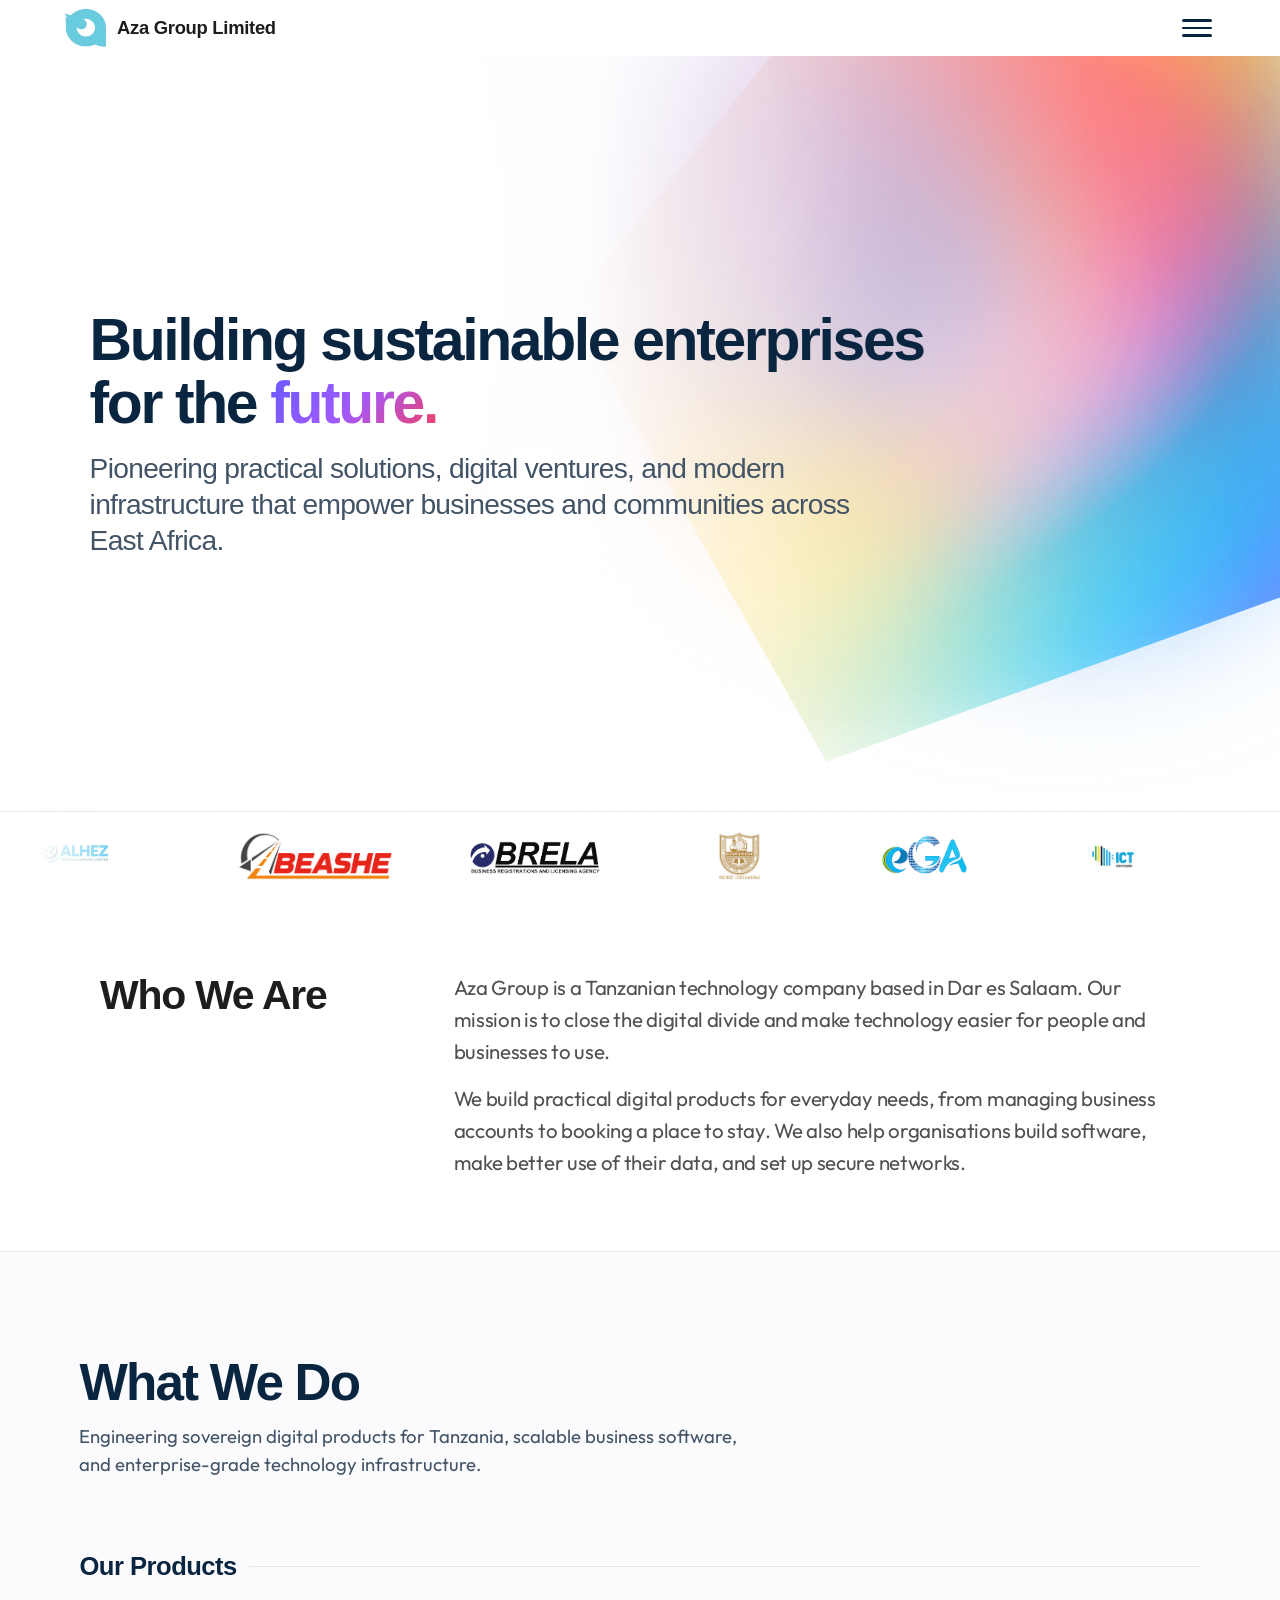
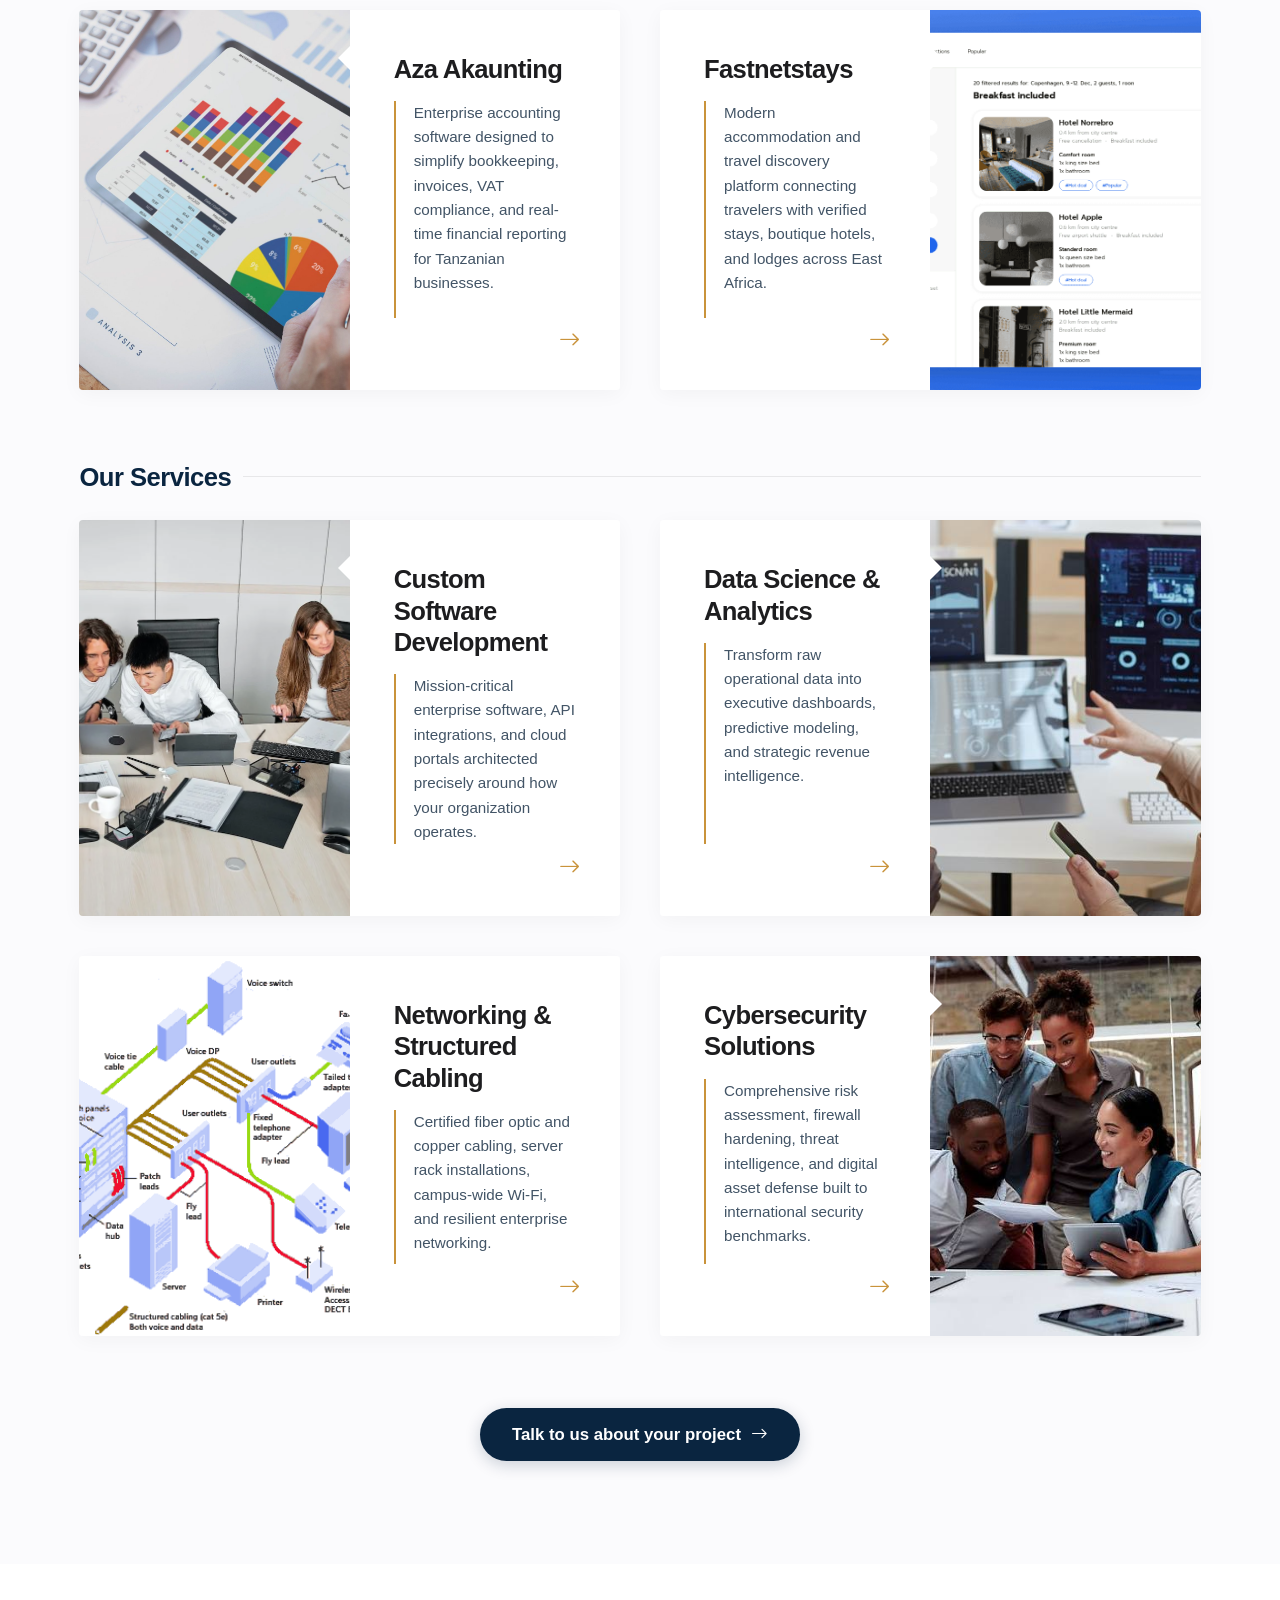
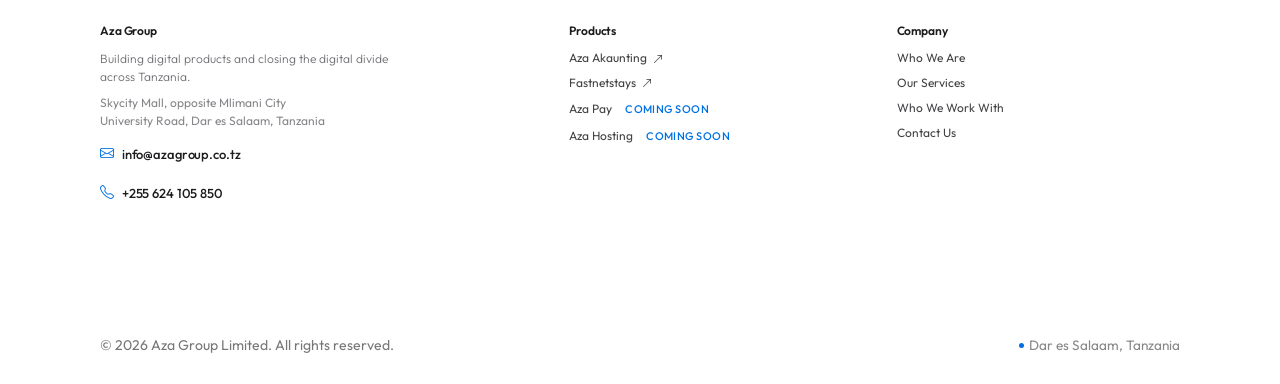
==== commit d2d6bf87: "final aza group website" ====
--- a/index.html
+++ b/index.html
@@ -120,9 +120,9 @@
   <link href="https://cdn.jsdelivr.net/npm/bootstrap-icons@1.11.3/font/bootstrap-icons.min.css" rel="stylesheet" />
 
   <!-- Dedicated Custom CSS -->
-  <link rel="stylesheet" href="css/style.css?v=nobannerclean1" />
-  <!-- Apple Design System for Hero & Polished Interactions -->
-  <link rel="stylesheet" href="css/apple-style.css?v=nobannerclean1" />
+  <link rel="stylesheet" href="css/style.css?v=exactfit101" />
+  <!-- Apple & Stripe Design System for Hero & Polished Interactions -->
+  <link rel="stylesheet" href="css/apple-style.css?v=cleansiteflow1" />
 </head>
 <body>
 
@@ -141,22 +141,24 @@
             <a href="#what-we-do">What We Do</a>
             <a href="#products">Our Products</a>
             <a href="#services">Our Services</a>
-            <a href="#partners">Who We Work With</a>
+            <a href="#partners">Our Partners</a>
             <a href="contact.html">Contact Us</a>
           </div>
         </div>
-        <div class="col-lg-4 d-none d-lg-flex flex-column justify-content-end text-start border-start border-white border-opacity-25 ps-5">
-          <p class="text-uppercase tracking-wider text-white opacity-75 small fw-bold">Headquarters</p>
-          <h5 class="fw-semibold text-white mb-2">Dar es Salaam, Tanzania</h5>
-          <p class="text-white opacity-75 small mb-4">Skycity Mall, opposite Mlimani City, University Road</p>
-          <a class="link-light mb-2 text-decoration-none d-inline-flex align-items-center gap-2" href="mailto:info@azagroup.co.tz">
-            <i class="bi bi-envelope text-info"></i>
-            <span>info@azagroup.co.tz</span>
-          </a>
-          <a class="link-light text-decoration-none d-inline-flex align-items-center gap-2" href="tel:+255624105850">
-            <i class="bi bi-telephone text-info"></i>
-            <span>+255 624 105 850</span>
-          </a>
+        <div class="col-lg-4 d-none d-lg-flex flex-column justify-content-end text-start border-start border-dark border-opacity-10 ps-5">
+          <p class="text-uppercase tracking-wider text-muted small fw-bold">Headquarters</p>
+          <h5 class="fw-semibold text-dark mb-2">Dar es Salaam, Tanzania</h5>
+          <p class="text-secondary small mb-3">Skycity Mall, opposite Mlimani City, University Road</p>
+          <div class="menu-contact-info d-flex flex-column gap-2">
+            <a class="menu-contact-link" href="mailto:info@azagroup.co.tz">
+              <i class="bi bi-envelope"></i>
+              <span>info@azagroup.co.tz</span>
+            </a>
+            <a class="menu-contact-link" href="tel:+255624105850">
+              <i class="bi bi-telephone"></i>
+              <span>+255 624 105 850</span>
+            </a>
+          </div>
         </div>
       </div>
     </div>
@@ -172,41 +174,124 @@
       <span class="brand-company-name">Aza Group Limited</span>
     </a>
 
-    <!-- Right Header Action: Maintained Hamburger Menu -->
+    <!-- Right Header Action: Maintained Hamburger Menu (Triple 3-Bar) -->
     <div class="nav-actions">
       <button class="menu-hamburger" id="hamburgerBtn" type="button" aria-label="Open Menu" aria-controls="menuOverlay" aria-expanded="false">
         <span></span>
         <span></span>
+        <span></span>
       </button>
     </div>
   </header>
 
   <!-- ========================================================
-       APPLE-STYLE HERO (PURE, CLEAN, NO BANNER IMAGE)
+       STRIPE-STYLE FULL-HEIGHT HERO SECTION (100vh) WITH GRADIENT MESH
        ======================================================== -->
-  <section class="hero-container apple-hero-section">
-
-    <!-- Main Clean Apple Hero Centerpiece -->
-    <main class="hero-content apple-hero-stage">
-      <h1 class="hero-title apple-hero-title">
-        Trust is <span class="highlight-cyan">expensive.</span><br />Breaking it is free.
-      </h1>
-      <p class="hero-subtitle apple-hero-subtitle">
-        Sovereign digital products and technology infrastructure. Built to work every time.
-      </p>
-      <div class="apple-cta-links">
-        <a href="#what-we-do" class="apple-text-link">Learn more <i class="bi bi-chevron-right" aria-hidden="true"></i></a>
-        <a href="contact.html" class="apple-text-link">Contact us <i class="bi bi-chevron-right" aria-hidden="true"></i></a>
-      </div>
-    </main>
-
-    <!-- Clean Apple-style Scroll Indicator -->
-    <footer class="hero-footer apple-hero-footer">
-      <a href="#who-we-are" class="apple-scroll-cue" aria-label="Scroll down">
-        <span class="apple-scroll-text">Scroll to explore</span>
-        <i class="bi bi-chevron-down" aria-hidden="true"></i>
-      </a>
-    </footer>
+  <section class="hero-container stripe-hero-section">
+
+    <!-- Ambient Stripe-Style Colorful Glow Mesh in Top/Right Corner -->
+    <div class="stripe-mesh-backdrop" aria-hidden="true">
+      <div class="stripe-prism-shape"></div>
+      <div class="stripe-glow-layer stripe-glow-1"></div>
+      <div class="stripe-glow-layer stripe-glow-2"></div>
+      <div class="stripe-glow-layer stripe-glow-3"></div>
+      <div class="stripe-glow-layer stripe-glow-4"></div>
+      <div class="stripe-glow-canvas"></div>
+    </div>
+
+    <!-- Main Content Container (Left-Aligned, Stripe-Inspired) -->
+    <div class="stripe-hero-inner">
+      <div class="stripe-hero-content">
+
+        <!-- Headline: Broad, Conglomerate, Multi-Sector Appeal -->
+        <h1 class="stripe-hero-title">
+          <span class="stripe-title-row-1">Building sustainable enterprises for the <span class="stripe-text-gradient">future.</span></span>
+          <span class="stripe-title-row-2">Pioneering practical solutions, digital ventures, and modern infrastructure that empower businesses and communities across East Africa.</span>
+        </h1>
+
+      </div>
+    </div>
+
+    <!-- Continuous Infinite Moving Partner Logo Strip (Marquee - Integrated into 100vh Hero) -->
+    <div id="partners" class="stripe-partners-marquee-wrapper" aria-label="Our Trusted Partners and Clients">
+      <div class="stripe-partners-marquee-track">
+
+        <!-- Set 1 -->
+        <div class="stripe-marquee-group">
+          <div class="stripe-partner-item" title="Alhez Medical Supplies Limited">
+            <img src="client_logo/alhez_logo.jpeg" alt="Alhez Medical Supplies" loading="eager" />
+          </div>
+          <div class="stripe-partner-item" title="Beashe">
+            <img src="client_logo/beashe.png" alt="Beashe" loading="eager" />
+          </div>
+          <div class="stripe-partner-item" title="BRELA">
+            <img src="client_logo/brelera.png" alt="BRELA" loading="eager" />
+          </div>
+          <div class="stripe-partner-item" title="COSTECH">
+            <img src="client_logo/costech.jpg" alt="COSTECH" loading="eager" />
+          </div>
+          <div class="stripe-partner-item" title="e-Government Authority">
+            <img src="client_logo/ega.png" alt="eGA" loading="eager" />
+          </div>
+          <div class="stripe-partner-item" title="ICT Commission">
+            <img src="client_logo/ict%20commisoni.jpg" alt="ICT Commission" loading="eager" />
+          </div>
+          <div class="stripe-partner-item" title="Jobarn">
+            <img src="client_logo/jobarn%20logo.jpeg" alt="Jobarn" loading="eager" />
+          </div>
+          <div class="stripe-partner-item" title="Parliament of Tanzania">
+            <img src="client_logo/national%20parlimant.jpg" alt="Parliament of Tanzania" loading="eager" />
+          </div>
+          <div class="stripe-partner-item" title="TCRA">
+            <img src="client_logo/tcra.jpg" alt="TCRA" loading="eager" />
+          </div>
+          <div class="stripe-partner-item" title="TRA">
+            <img src="client_logo/tra.png" alt="TRA" loading="eager" />
+          </div>
+          <div class="stripe-partner-item" title="UDOM">
+            <img src="client_logo/udom.png" alt="UDOM" loading="eager" />
+          </div>
+        </div>
+
+        <!-- Set 2 (Duplicate for Seamless Infinite Loop) -->
+        <div class="stripe-marquee-group" aria-hidden="true">
+          <div class="stripe-partner-item" title="Alhez Medical Supplies Limited">
+            <img src="client_logo/alhez_logo.jpeg" alt="Alhez Medical Supplies" loading="lazy" />
+          </div>
+          <div class="stripe-partner-item" title="Beashe">
+            <img src="client_logo/beashe.png" alt="Beashe" loading="lazy" />
+          </div>
+          <div class="stripe-partner-item" title="BRELA">
+            <img src="client_logo/brelera.png" alt="BRELA" loading="lazy" />
+          </div>
+          <div class="stripe-partner-item" title="COSTECH">
+            <img src="client_logo/costech.jpg" alt="COSTECH" loading="lazy" />
+          </div>
+          <div class="stripe-partner-item" title="e-Government Authority">
+            <img src="client_logo/ega.png" alt="eGA" loading="lazy" />
+          </div>
+          <div class="stripe-partner-item" title="ICT Commission">
+            <img src="client_logo/ict%20commisoni.jpg" alt="ICT Commission" loading="lazy" />
+          </div>
+          <div class="stripe-partner-item" title="Jobarn">
+            <img src="client_logo/jobarn%20logo.jpeg" alt="Jobarn" loading="lazy" />
+          </div>
+          <div class="stripe-partner-item" title="Parliament of Tanzania">
+            <img src="client_logo/national%20parlimant.jpg" alt="Parliament of Tanzania" loading="lazy" />
+          </div>
+          <div class="stripe-partner-item" title="TCRA">
+            <img src="client_logo/tcra.jpg" alt="TCRA" loading="lazy" />
+          </div>
+          <div class="stripe-partner-item" title="TRA">
+            <img src="client_logo/tra.png" alt="TRA" loading="lazy" />
+          </div>
+          <div class="stripe-partner-item" title="UDOM">
+            <img src="client_logo/udom.png" alt="UDOM" loading="lazy" />
+          </div>
+        </div>
+
+      </div>
+    </div>
 
   </section>
 
@@ -220,119 +305,135 @@
     </div>
   </section>
 
-  <section id="what-we-do" class="sectors-section" aria-labelledby="sectors-heading">
+  <!-- ========================================================
+       WHAT WE DO - CONGLOMERATE EDITORIAL VERTICALS (TATA STYLE)
+       ======================================================== -->
+  <section id="what-we-do" class="sectors-section tata-verticals-section" aria-labelledby="sectors-heading">
     <div class="sectors-container">
       <div class="sectors-intro">
         <h2 id="sectors-heading">What We Do</h2>
-        <p>We build digital products for Tanzania and help organisations put technology to work.</p>
-      </div>
-
-      <section id="products" class="offering-group" aria-labelledby="products-heading">
-        <h3 id="products-heading">Our Products</h3>
-        <ul class="sectors-grid" role="list">
-          <li class="sector">
-            <i class="bi bi-calculator" aria-hidden="true"></i>
-            <span class="offering-badge">Flagship product</span>
-            <h4 class="offering-title">Aza Akaunting</h4>
-            <p>Professional accounting software designed to make everyday accounting easier for Tanzanian businesses.</p>
-            <a class="offering-link" href="https://www.azakaunting.com">Visit Aza Akaunting <i class="bi bi-arrow-up-right" aria-hidden="true"></i></a>
-          </li>
-          <li class="sector">
-            <i class="bi bi-calendar-check" aria-hidden="true"></i>
-            <h4 class="offering-title">Fastnetstays</h4>
-            <p>An online booking platform for finding and booking accommodation in Tanzania.</p>
-            <a class="offering-link" href="https://www.fastnetstays.com">Visit Fastnetstays <i class="bi bi-arrow-up-right" aria-hidden="true"></i></a>
-          </li>
-        </ul>
-      </section>
-
-      <section id="services" class="offering-group" aria-labelledby="services-heading">
-        <h3 id="services-heading">Our Services</h3>
-        <ul class="sectors-grid" role="list">
-          <li class="sector">
-            <i class="bi bi-code-slash" aria-hidden="true"></i>
-            <h4 class="offering-title">Custom Software Development</h4>
-            <p>We design and build software around how your team works.</p>
-          </li>
-          <li class="sector">
-            <i class="bi bi-bar-chart-line" aria-hidden="true"></i>
-            <h4 class="offering-title">Data Science &amp; Analytics</h4>
-            <p>We help organisations analyse data and use it to make informed decisions.</p>
-          </li>
-          <li class="sector">
-            <i class="bi bi-ethernet" aria-hidden="true"></i>
-            <h4 class="offering-title">Networking &amp; Structured Cabling</h4>
-            <p>We install network infrastructure, structured cabling, and wiring for offices and other workspaces.</p>
-          </li>
-          <li class="sector">
-            <i class="bi bi-shield-lock" aria-hidden="true"></i>
-            <h4 class="offering-title">Cybersecurity</h4>
-            <p>We help organisations protect their systems, networks, and data.</p>
-          </li>
-        </ul>
-      </section>
-
-      <section id="upcoming" class="offering-group" aria-labelledby="upcoming-heading">
-        <h3 id="upcoming-heading">Coming Soon</h3>
-        <ul class="sectors-grid" role="list">
-          <li class="sector">
-            <i class="bi bi-credit-card" aria-hidden="true"></i>
-            <span class="offering-badge">Coming soon</span>
-            <h4 class="offering-title">Aza Pay</h4>
-            <p>Aza Group’s upcoming digital payments product.</p>
-          </li>
-          <li class="sector">
-            <i class="bi bi-server" aria-hidden="true"></i>
-            <span class="offering-badge">Coming soon</span>
-            <h4 class="offering-title">Aza Hosting</h4>
-            <p>Aza Group’s upcoming web hosting service.</p>
-          </li>
-        </ul>
-      </section>
-
-      <a class="offering-link" href="contact.html">Talk to us about your project <i class="bi bi-arrow-right" aria-hidden="true"></i></a>
-    </div>
-  </section>
-
-  <!-- Client and partner logos. -->
-  <section id="partners" class="partners-section" aria-labelledby="partners-heading">
-    <div class="partners-container">
-      <h2 id="partners-heading">Who We Work With</h2>
-      <ul class="partners-grid" aria-label="Our partners">
-        <li class="partners-logo">
-          <img src="client_logo/alhez_logo.jpeg" alt="Alhez Medical Supplies Limited" width="1280" height="328" loading="lazy" decoding="async" />
-        </li>
-        <li class="partners-logo">
-          <img src="client_logo/beashe.png" alt="Beashe" width="717" height="220" loading="lazy" decoding="async" />
-        </li>
-        <li class="partners-logo">
-          <img src="client_logo/brelera.png" alt="Business Registrations and Licensing Agency (BRELA)" width="738" height="258" loading="lazy" decoding="async" />
-        </li>
-        <li class="partners-logo">
-          <img src="client_logo/costech.jpg" alt="Tanzania Commission for Science and Technology (COSTECH)" width="447" height="447" loading="lazy" decoding="async" />
-        </li>
-        <li class="partners-logo">
-          <img src="client_logo/ega.png" alt="e-Government Authority (eGA)" width="246" height="131" loading="lazy" decoding="async" />
-        </li>
-        <li class="partners-logo">
-          <img src="client_logo/ict%20commisoni.jpg" alt="ICT Commission" width="225" height="225" loading="lazy" decoding="async" />
-        </li>
-        <li class="partners-logo">
-          <img src="client_logo/jobarn%20logo.jpeg" alt="Jobarn" width="1181" height="1181" loading="lazy" decoding="async" />
-        </li>
-        <li class="partners-logo">
-          <img src="client_logo/national%20parlimant.jpg" alt="Parliament of Tanzania" width="251" height="291" loading="lazy" decoding="async" />
-        </li>
-        <li class="partners-logo">
-          <img src="client_logo/tcra.jpg" alt="Tanzania Communications Regulatory Authority (TCRA)" width="240" height="192" loading="lazy" decoding="async" />
-        </li>
-        <li class="partners-logo">
-          <img src="client_logo/tra.png" alt="Tanzania Revenue Authority (TRA)" width="208" height="242" loading="lazy" decoding="async" />
-        </li>
-        <li class="partners-logo">
-          <img src="client_logo/udom.png" alt="University of Dodoma" width="447" height="447" loading="lazy" decoding="async" />
-        </li>
-      </ul>
+        <p>Engineering sovereign digital products for Tanzania, scalable business software, and enterprise-grade technology infrastructure.</p>
+      </div>
+
+      <!-- Group 1: Products -->
+      <div class="tata-category-group" id="products">
+        <h3 class="tata-category-title">Our Products</h3>
+        <div class="tata-verticals-grid">
+
+          <!-- Card 1: Aza Akaunting (Photo + Text with Notch) -->
+          <article class="tata-vertical-card tata-card-split">
+            <div class="tata-card-media">
+              <img src="assert/banner/aza_banner_akaunting.jpg" alt="Aza Akaunting enterprise financial platform" loading="lazy" />
+            </div>
+            <div class="tata-card-body tata-card-white tata-notch-left">
+              <h4 class="tata-card-title">Aza Akaunting</h4>
+              <p class="tata-card-desc">
+                Enterprise accounting software designed to simplify bookkeeping, invoices, VAT compliance, and real-time financial reporting for Tanzanian businesses.
+              </p>
+              <a href="https://www.azakaunting.com" target="_blank" rel="noopener noreferrer" class="tata-card-arrow-btn" aria-label="Visit Aza Akaunting">
+                <i class="bi bi-arrow-right" aria-hidden="true"></i>
+              </a>
+            </div>
+          </article>
+
+          <!-- Card 2: Fastnetstays (Photo + Text with Notch using newly added fastnetbooking.png) -->
+          <article class="tata-vertical-card tata-card-split tata-reverse-order">
+            <div class="tata-card-body tata-card-white tata-notch-right">
+              <h4 class="tata-card-title">Fastnetstays</h4>
+              <p class="tata-card-desc">
+                Modern accommodation and travel discovery platform connecting travelers with verified stays, boutique hotels, and lodges across East Africa.
+              </p>
+              <a href="https://www.fastnetstays.com" target="_blank" rel="noopener noreferrer" class="tata-card-arrow-btn" aria-label="Visit Fastnetstays">
+                <i class="bi bi-arrow-right" aria-hidden="true"></i>
+              </a>
+            </div>
+            <div class="tata-card-media">
+              <img src="assert/banner/fastnetbooking.png" alt="Fastnetstays booking platform" loading="lazy" />
+            </div>
+          </article>
+
+        </div>
+      </div>
+
+      <!-- Group 2: Services -->
+      <div class="tata-category-group" id="services">
+        <h3 class="tata-category-title">Our Services</h3>
+        <div class="tata-verticals-grid">
+
+          <!-- Service 1: Custom Software (Split Card with banner3.webp) -->
+          <article class="tata-vertical-card tata-card-split">
+            <div class="tata-card-media">
+              <img src="assert/banner/banner3.webp" alt="Software engineering and technology architecture" loading="lazy" />
+            </div>
+            <div class="tata-card-body tata-card-white tata-notch-left">
+              <h4 class="tata-card-title">Custom Software Development</h4>
+              <p class="tata-card-desc">
+                Mission-critical enterprise software, API integrations, and cloud portals architected precisely around how your organization operates.
+              </p>
+              <a href="contact.html?service=software" class="tata-card-arrow-btn" aria-label="Learn about software development">
+                <i class="bi bi-arrow-right" aria-hidden="true"></i>
+              </a>
+            </div>
+          </article>
+
+          <!-- Service 2: Data Science (Split Card with Data_Analytics_vs_Data_Science1900x930.jpg) -->
+          <article class="tata-vertical-card tata-card-split tata-reverse-order">
+            <div class="tata-card-body tata-card-white tata-notch-right">
+              <h4 class="tata-card-title">Data Science &amp; Analytics</h4>
+              <p class="tata-card-desc">
+                Transform raw operational data into executive dashboards, predictive modeling, and strategic revenue intelligence.
+              </p>
+              <a href="contact.html?service=analytics" class="tata-card-arrow-btn" aria-label="Learn about analytics">
+                <i class="bi bi-arrow-right" aria-hidden="true"></i>
+              </a>
+            </div>
+            <div class="tata-card-media">
+              <img src="assert/banner/Data_Analytics_vs_Data_Science1900x930.jpg" alt="Data analytics, visualization, and data science" loading="lazy" />
+            </div>
+          </article>
+
+          <!-- Service 3: Networking & Cabling (Split Card with networkin and cabling.png) -->
+          <article class="tata-vertical-card tata-card-split">
+            <div class="tata-card-media">
+              <img src="assert/banner/networkin%20and%20cabling.png" alt="Structured cabling, fiber optic, and server networking" loading="lazy" />
+            </div>
+            <div class="tata-card-body tata-card-white tata-notch-left">
+              <h4 class="tata-card-title">Networking &amp; Structured Cabling</h4>
+              <p class="tata-card-desc">
+                Certified fiber optic and copper cabling, server rack installations, campus-wide Wi-Fi, and resilient enterprise networking.
+              </p>
+              <a href="contact.html?service=networking" class="tata-card-arrow-btn" aria-label="Learn about networking">
+                <i class="bi bi-arrow-right" aria-hidden="true"></i>
+              </a>
+            </div>
+          </article>
+
+          <!-- Service 4: Cybersecurity (Split Card with aza_banner.jpg) -->
+          <article class="tata-vertical-card tata-card-split tata-reverse-order">
+            <div class="tata-card-body tata-card-white tata-notch-right">
+              <h4 class="tata-card-title">Cybersecurity Solutions</h4>
+              <p class="tata-card-desc">
+                Comprehensive risk assessment, firewall hardening, threat intelligence, and digital asset defense built to international security benchmarks.
+              </p>
+              <a href="contact.html?service=cybersecurity" class="tata-card-arrow-btn" aria-label="Learn about cybersecurity">
+                <i class="bi bi-arrow-right" aria-hidden="true"></i>
+              </a>
+            </div>
+            <div class="tata-card-media">
+              <img src="assert/banner/aza_banner.jpg" alt="Cybersecurity defense and network protection" loading="lazy" />
+            </div>
+          </article>
+
+        </div>
+      </div>
+
+      <div class="tata-bottom-cta">
+        <a class="tata-main-cta-link" href="contact.html">
+          <span>Talk to us about your project</span>
+          <i class="bi bi-arrow-right" aria-hidden="true"></i>
+        </a>
+      </div>
+
     </div>
   </section>
 
--- a/css/apple-style.css
+++ b/css/apple-style.css
@@ -47,7 +47,7 @@
   right: 0 !important;
   z-index: 9999 !important;
   width: 100% !important;
-  height: 48px !important;
+  height: 56px !important;
   padding: 0 clamp(1.2rem, 5vw, 4rem) !important;
   background: rgba(255, 255, 255, 0.88) !important;
   backdrop-filter: saturate(180%) blur(20px) !important;
@@ -71,16 +71,17 @@
 .brand-logo .hero-brand-image {
   display: block !important;
   width: auto !important;
-  height: 26px !important;
-  max-height: 26px !important;
+  height: 40px !important;
+  max-height: 40px !important;
   object-fit: contain !important;
+  transition: transform 0.2s ease !important;
 }
 
 .brand-company-name {
   font-family: -apple-system, BlinkMacSystemFont, "SF Pro Text", sans-serif !important;
-  font-size: 0.95rem !important;
+  font-size: 1.15rem !important;
   font-weight: 600 !important;
-  letter-spacing: -0.01em !important;
+  letter-spacing: -0.015em !important;
   color: #1d1d1f !important;
   white-space: nowrap !important;
 }
@@ -89,7 +90,11 @@
   color: var(--apple-blue) !important;
 }
 
-/* 2-Bar Apple Hamburger */
+.brand-logo:hover .hero-brand-image {
+  transform: scale(1.04) !important;
+}
+
+/* Triple 3-Bar Hamburger Menu */
 .menu-hamburger {
   background: transparent !important;
   border: none !important;
@@ -98,22 +103,28 @@
   flex-direction: column !important;
   justify-content: center !important;
   gap: 5px !important;
-  width: 24px !important;
-  height: 20px !important;
-  padding: 0 !important;
+  width: 38px !important;
+  height: 32px !important;
+  padding: 4px !important;
+  border-radius: 6px !important;
+  transition: transform 0.2s ease, opacity 0.2s ease !important;
+}
+
+.menu-hamburger:hover {
+  transform: scale(1.08) !important;
 }
 
 .menu-hamburger span {
   display: block !important;
   width: 100% !important;
-  height: 1.6px !important;
-  background-color: #1d1d1f !important;
+  height: 2.4px !important;
+  background-color: #0a2540 !important;
   border-radius: 9999px !important;
-  transition: all 0.2s ease !important;
+  transition: all 0.22s ease !important;
 }
 
 .menu-hamburger:hover span {
-  background-color: var(--apple-blue) !important;
+  background-color: #635bff !important;
 }
 
 /* Fullscreen Menu Dialog */
@@ -145,108 +156,520 @@
   color: var(--apple-blue) !important;
 }
 
-/* 3. Primary Hero Section */
+/* Clean, Seamless Menu Contact Links */
+.menu-contact-info {
+  margin-top: 4px !important;
+}
+
+.menu-contact-link {
+  display: inline-flex !important;
+  align-items: center !important;
+  gap: 8px !important;
+  color: #1d1d1f !important;
+  font-family: -apple-system, BlinkMacSystemFont, "SF Pro Text", sans-serif !important;
+  font-size: 0.94rem !important;
+  font-weight: 500 !important;
+  text-decoration: none !important;
+  letter-spacing: -0.01em !important;
+  transition: color 0.18s ease, transform 0.18s ease !important;
+}
+
+.menu-contact-link i {
+  color: #0071e3 !important;
+  font-size: 1rem !important;
+  transition: transform 0.18s ease !important;
+}
+
+.menu-contact-link:hover {
+  color: #0071e3 !important;
+  transform: translateX(2px) !important;
+}
+
+.menu-contact-link:hover i {
+  transform: scale(1.1) !important;
+}
+
+/* ==========================================================================
+   3. STRIPE-STYLE FULL-HEIGHT HERO SECTION (100vh / min-height: 100dvh)
+   ========================================================================== */
 .hero-container,
-.apple-hero-section {
+.stripe-hero-section {
   position: relative !important;
   width: 100% !important;
-  min-height: auto !important;
-  height: auto !important;
+  height: calc(100vh - 56px) !important;
+  height: calc(100dvh - 56px) !important;
+  min-height: calc(100vh - 56px) !important;
+  min-height: calc(100dvh - 56px) !important;
+  max-height: calc(100vh - 56px) !important;
+  max-height: calc(100dvh - 56px) !important;
   display: flex !important;
   flex-direction: column !important;
-  justify-content: flex-start !important;
-  align-items: center !important;
-  padding: clamp(64px, 10vw, 120px) 1.5rem clamp(56px, 8vw, 96px) !important;
+  justify-content: space-between !important;
+  align-items: stretch !important;
+  padding: 0 !important;
   background: #ffffff !important;
+  overflow: hidden !important;
   border: none !important;
   box-shadow: none !important;
   color: #1d1d1f !important;
   box-sizing: border-box !important;
 }
 
-.hero-content,
-.apple-hero-stage {
-  max-width: 920px !important;
-  margin: 0 auto !important;
-  text-align: center !important;
-  padding: 0 !important;
-  border: none !important;
-}
-
-.apple-hero-title {
-  font-family: -apple-system, BlinkMacSystemFont, "SF Pro Display", "SF Pro", "Helvetica Neue", Helvetica, Arial, sans-serif !important;
-  font-size: clamp(2.75rem, 6.2vw, 4.8rem) !important;
-  font-weight: 700 !important;
-  line-height: 1.06 !important;
-  letter-spacing: -0.035em !important;
-  color: #1d1d1f !important;
-  text-transform: none !important;
-  margin: 0 auto 20px auto !important;
-  max-width: 860px !important;
-  text-wrap: balance !important;
-}
-
-.apple-hero-title .highlight-cyan {
-  color: #00b4d8 !important;
-  background: linear-gradient(135deg, #00d2ff 0%, #0099cc 100%) !important;
+/* 3.1 Stripe Ambient Vibrant Gradient Mesh in Top-Right */
+.stripe-mesh-backdrop {
+  position: absolute;
+  top: 0;
+  right: 0;
+  width: 100%;
+  height: 100%;
+  pointer-events: none;
+  z-index: 1;
+  overflow: hidden;
+}
+
+/* Layered glowing orbs creating the Stripe diagonal prism fold */
+.stripe-prism-shape {
+  position: absolute;
+  top: -15%;
+  right: -5%;
+  width: 60vw;
+  height: 90vh;
+  background: linear-gradient(
+    135deg,
+    #ff3366 0%,
+    #ff6600 25%,
+    #ffcc00 50%,
+    #00ccff 75%,
+    #9933ff 100%
+  );
+  clip-path: polygon(45% 0%, 100% 0%, 100% 85%, 25% 100%, 0% 40%);
+  filter: blur(55px);
+  opacity: 0.85;
+  transform: rotate(-8deg);
+}
+
+.stripe-glow-layer {
+  position: absolute;
+  border-radius: 50%;
+  filter: blur(80px);
+  opacity: 0.85;
+}
+
+.stripe-glow-1 {
+  top: -12%;
+  right: -8%;
+  width: 58vw;
+  height: 60vh;
+  background: radial-gradient(circle, #ff6b4a 0%, #ff2a85 45%, rgba(255, 42, 133, 0) 70%);
+}
+
+.stripe-glow-2 {
+  top: 4%;
+  right: 6%;
+  width: 52vw;
+  height: 52vh;
+  background: radial-gradient(circle, #ffc837 0%, #ff8008 50%, rgba(255, 128, 8, 0) 72%);
+  mix-blend-mode: screen;
+}
+
+.stripe-glow-3 {
+  top: -8%;
+  right: 18%;
+  width: 46vw;
+  height: 50vh;
+  background: radial-gradient(circle, #7928ca 0%, #4338ca 50%, rgba(67, 56, 202, 0) 70%);
+  opacity: 0.6;
+}
+
+.stripe-glow-4 {
+  top: 15%;
+  right: -5%;
+  width: 44vw;
+  height: 48vh;
+  background: radial-gradient(circle, #00d2ff 0%, #0070f3 50%, rgba(0, 112, 243, 0) 70%);
+  mix-blend-mode: overlay;
+  opacity: 0.7;
+}
+
+/* Smooth gradient overlay to ensure crystal clear readability of text on the left */
+.stripe-glow-canvas {
+  position: absolute;
+  inset: 0;
+  background: linear-gradient(
+    90deg,
+    #ffffff 0%,
+    rgba(255, 255, 255, 0.99) 45%,
+    rgba(255, 255, 255, 0.75) 60%,
+    rgba(255, 255, 255, 0.2) 85%,
+    rgba(255, 255, 255, 0.02) 100%
+  );
+}
+
+/* 3.2 Main Stripe Content Area */
+.stripe-hero-inner {
+  position: relative;
+  z-index: 5;
+  width: min(92%, 1320px);
+  margin-inline: auto;
+  padding: 0 clamp(1.2rem, 3vw, 2.5rem);
+  display: flex;
+  align-items: center;
+  flex-grow: 1;
+}
+
+.stripe-hero-content {
+  max-width: 860px;
+  text-align: left;
+}
+
+/* Eyebrow badge matching Stripe's exact styling */
+.stripe-eyebrow {
+  display: inline-flex;
+  align-items: center;
+  margin-bottom: clamp(20px, 2.8vh, 32px);
+}
+
+.stripe-eyebrow-text {
+  font-family: -apple-system, BlinkMacSystemFont, "SF Pro Text", sans-serif;
+  font-size: clamp(0.85rem, 1.05vw, 0.95rem);
+  font-weight: 500;
+  color: #0a2540;
+  letter-spacing: -0.01em;
+}
+
+.stripe-metric-val {
+  color: #425466;
+  font-weight: 400;
+  margin-left: 4px;
+}
+
+/* Stripe Hero Headline */
+.stripe-hero-title {
+  font-family: -apple-system, BlinkMacSystemFont, "SF Pro Display", "SF Pro", "Helvetica Neue", sans-serif !important;
+  margin: 0 !important;
+  text-align: left !important;
+}
+
+.stripe-title-row-1 {
+  display: block;
+  font-size: clamp(2.6rem, 4.6vw, 4.4rem);
+  font-weight: 700;
+  line-height: 1.08;
+  letter-spacing: -0.04em;
+  color: #0a2540;
+  margin-bottom: 16px;
+}
+
+.stripe-title-row-2 {
+  display: block;
+  font-size: clamp(1.25rem, 2.2vw, 2rem);
+  font-weight: 500;
+  line-height: 1.28;
+  letter-spacing: -0.025em;
+  color: #425466;
+  max-width: 760px;
+}
+
+.stripe-title-row-2 sup {
+  font-size: 0.55em;
+  top: -0.6em;
+  color: #635bff;
+}
+
+.stripe-text-gradient {
+  background: linear-gradient(135deg, #635bff 0%, #a259ff 50%, #f43f5e 100%) !important;
   -webkit-background-clip: text !important;
   -webkit-text-fill-color: transparent !important;
   display: inline-block !important;
 }
 
-.apple-hero-subtitle {
-  font-family: -apple-system, BlinkMacSystemFont, "SF Pro Text", "SF Pro", "Helvetica Neue", Helvetica, Arial, sans-serif !important;
-  font-size: clamp(1.15rem, 1.7vw, 1.4rem) !important;
-  font-weight: 400 !important;
-  line-height: 1.48 !important;
-  letter-spacing: -0.015em !important;
-  color: #6e6e73 !important;
-  max-width: 620px !important;
-  margin: 0 auto 30px auto !important;
-  text-wrap: balance !important;
-}
-
-/* Apple CTAs Container (Official Apple Inline Text Links with Chevrons) */
-.apple-cta-links {
+/* Floating Chat Now Pill Button */
+.stripe-chat-pill {
+  position: absolute;
+  right: clamp(16px, 3vw, 36px);
+  bottom: clamp(75px, 9vh, 90px);
+  z-index: 20;
+  display: inline-flex;
+  align-items: center;
+  justify-content: center;
+  background: #0a2540;
+  color: #ffffff;
+  font-family: -apple-system, BlinkMacSystemFont, "SF Pro Text", sans-serif;
+  font-size: 0.88rem;
+  font-weight: 600;
+  padding: 8px 18px;
+  border-radius: 6px;
+  text-decoration: none;
+  box-shadow: 0 4px 14px rgba(10, 37, 64, 0.25);
+  transition: all 0.2s ease;
+}
+
+.stripe-chat-pill:hover {
+  background: #635bff;
+  color: #ffffff;
+  transform: translateY(-2px);
+  box-shadow: 0 6px 18px rgba(99, 91, 255, 0.35);
+}
+
+/* Stripe Buttons */
+.stripe-cta-group {
+  display: flex !important;
+  align-items: center !important;
+  gap: 16px !important;
+  flex-wrap: wrap !important;
+}
+
+.stripe-btn-primary {
+  display: inline-flex !important;
+  align-items: center !important;
+  gap: 8px !important;
+  background: #635bff !important;
+  color: #ffffff !important;
+  font-family: -apple-system, BlinkMacSystemFont, "SF Pro Text", sans-serif !important;
+  font-size: 0.96rem !important;
+  font-weight: 600 !important;
+  letter-spacing: -0.01em !important;
+  padding: 11px 22px !important;
+  border-radius: 9999px !important;
+  text-decoration: none !important;
+  box-shadow: 0 4px 14px rgba(99, 91, 255, 0.35) !important;
+  transition: all 0.22s ease !important;
+}
+
+.stripe-btn-primary:hover {
+  background: #534be8 !important;
+  color: #ffffff !important;
+  transform: translateY(-2px) !important;
+  box-shadow: 0 8px 22px rgba(99, 91, 255, 0.45) !important;
+}
+
+.stripe-btn-primary i {
+  font-size: 11px !important;
+  font-weight: 700 !important;
+  transition: transform 0.2s ease !important;
+}
+
+.stripe-btn-primary:hover i {
+  transform: translateX(3px) !important;
+}
+
+.stripe-btn-secondary {
+  display: inline-flex !important;
+  align-items: center !important;
+  gap: 10px !important;
+  background: #ffffff !important;
+  color: #0a2540 !important;
+  font-family: -apple-system, BlinkMacSystemFont, "SF Pro Text", sans-serif !important;
+  font-size: 0.95rem !important;
+  font-weight: 600 !important;
+  letter-spacing: -0.01em !important;
+  padding: 10px 20px !important;
+  border-radius: 9999px !important;
+  border: 1px solid rgba(10, 37, 64, 0.16) !important;
+  text-decoration: none !important;
+  box-shadow: 0 2px 6px rgba(0, 0, 0, 0.04) !important;
+  transition: all 0.22s ease !important;
+}
+
+.stripe-btn-secondary:hover {
+  color: #635bff !important;
+  border-color: rgba(99, 91, 255, 0.4) !important;
+  transform: translateY(-2px) !important;
+  box-shadow: 0 4px 14px rgba(0, 0, 0, 0.08) !important;
+}
+
+.stripe-icon-badge {
+  display: inline-flex;
+  align-items: center;
+  justify-content: center;
+}
+
+/* ==========================================================================
+   3.3 STRIPE CONTINUOUS MOVING PARTNER LOGO STRIP (PINNED AT BOTTOM OF 100vh HERO)
+   ========================================================================== */
+.stripe-partners-marquee-wrapper {
+  position: relative !important;
+  z-index: 10 !important;
+  display: block !important;
+  width: 100% !important;
+  background: #ffffff !important;
+  border-top: 1px solid rgba(0, 0, 0, 0.08) !important;
+  padding: clamp(14px, 1.8vh, 22px) 0 !important;
+  overflow: hidden !important;
+  user-select: none !important;
+  box-sizing: border-box !important;
+  margin-top: auto !important;
+  flex-shrink: 0 !important;
+}
+
+/* Fade gradients at the left and right edges */
+.stripe-partners-marquee-wrapper::before,
+.stripe-partners-marquee-wrapper::after {
+  content: "";
+  position: absolute;
+  top: 0;
+  bottom: 0;
+  width: clamp(80px, 12vw, 160px);
+  z-index: 10;
+  pointer-events: none;
+}
+
+.stripe-partners-marquee-wrapper::before {
+  left: 0;
+  background: linear-gradient(to right, #ffffff 25%, rgba(255, 255, 255, 0) 100%);
+}
+
+.stripe-partners-marquee-wrapper::after {
+  right: 0;
+  background: linear-gradient(to left, #ffffff 25%, rgba(255, 255, 255, 0) 100%);
+}
+
+.stripe-partners-marquee-track {
+  display: flex !important;
+  width: max-content !important;
+  align-items: center !important;
+  animation: stripeMarqueeScroll 28s linear infinite !important;
+  will-change: transform;
+}
+
+.stripe-partners-marquee-wrapper:hover .stripe-partners-marquee-track {
+  animation-play-state: paused !important;
+}
+
+.stripe-marquee-group {
+  display: flex !important;
+  align-items: center !important;
+  gap: clamp(48px, 6vw, 92px) !important;
+  padding-right: clamp(48px, 6vw, 92px) !important;
+  flex-shrink: 0 !important;
+}
+
+.stripe-partner-item {
   display: flex !important;
   align-items: center !important;
   justify-content: center !important;
-  gap: 32px !important;
-  margin-top: 8px !important;
-}
-
-.apple-text-link {
-  display: inline-flex !important;
-  align-items: center !important;
-  gap: 5px !important;
-  font-family: -apple-system, BlinkMacSystemFont, "SF Pro Text", sans-serif !important;
-  font-size: clamp(17px, 1.4vw, 19px) !important;
-  font-weight: 400 !important;
-  letter-spacing: -0.015em !important;
-  color: #0071e3 !important;
-  text-decoration: none !important;
-  cursor: pointer !important;
-  transition: all 0.2s ease !important;
-}
-
-.apple-text-link i {
-  font-size: 13px !important;
-  font-weight: 600 !important;
-  transition: transform 0.2s ease !important;
-}
-
-.apple-text-link:hover {
-  color: #0077ed !important;
-  text-decoration: underline !important;
-  text-underline-offset: 4px !important;
-}
-
-.apple-text-link:hover i {
-  transform: translateX(3px) !important;
-}
-
-.apple-hero-footer {
-  display: none !important;
+  height: 56px !important;
+  min-width: 110px !important;
+  flex-shrink: 0 !important;
+  opacity: 0.95 !important;
+  transition: all 0.28s cubic-bezier(0.16, 1, 0.3, 1) !important;
+}
+
+.stripe-partner-item:hover {
+  opacity: 1 !important;
+  transform: translateY(-2px) scale(1.08) !important;
+}
+
+.stripe-partner-item img {
+  max-height: 48px !important;
+  max-width: 160px !important;
+  width: auto !important;
+  height: auto !important;
+  object-fit: contain !important;
+  display: block !important;
+  mix-blend-mode: multiply !important;
+}
+
+@keyframes stripeMarqueeScroll {
+  0% {
+    transform: translate3d(0, 0, 0);
+  }
+  100% {
+    transform: translate3d(-50%, 0, 0);
+  }
+}
+
+/* Responsive adjustment for Mobile & Tablet screens */
+@media (max-width: 900px) {
+  .stripe-title-row-2 {
+    display: none !important;
+  }
+
+  .hero-container,
+  .stripe-hero-section {
+    min-height: calc(100vh - 56px) !important;
+    min-height: calc(100dvh - 56px) !important;
+    height: calc(100vh - 56px) !important;
+    height: calc(100dvh - 56px) !important;
+    max-height: calc(100vh - 56px) !important;
+    max-height: calc(100dvh - 56px) !important;
+    padding-top: 0 !important;
+    padding-bottom: 0 !important;
+  }
+
+  .stripe-hero-inner {
+    width: 100% !important;
+    padding: 0 1.25rem !important;
+    flex-grow: 1 !important;
+    display: flex !important;
+    align-items: center !important;
+    justify-content: flex-start !important;
+  }
+
+  .stripe-hero-title {
+    margin: 0 !important;
+  }
+
+  .stripe-title-row-1 {
+    font-size: clamp(2rem, 7.8vw, 2.75rem) !important;
+    line-height: 1.12 !important;
+    letter-spacing: -0.035em !important;
+    margin-bottom: 0 !important;
+  }
+  
+  .stripe-glow-canvas {
+    background: linear-gradient(
+      180deg,
+      rgba(255, 255, 255, 0.95) 0%,
+      rgba(255, 255, 255, 0.9) 55%,
+      #ffffff 100%
+    );
+  }
+
+  .stripe-prism-shape {
+    width: 95vw !important;
+    height: 70vh !important;
+    top: -10% !important;
+    right: -20% !important;
+    filter: blur(45px) !important;
+    opacity: 0.75 !important;
+  }
+
+  .stripe-glow-1 {
+    width: 95vw;
+    height: 48vh;
+    top: -5%;
+    right: -12%;
+  }
+
+  .stripe-glow-2 {
+    width: 85vw;
+    height: 42vh;
+  }
+
+  .stripe-partners-marquee-wrapper {
+    padding: 10px 0 !important;
+    flex-shrink: 0 !important;
+  }
+
+  .stripe-partners-marquee-track {
+    animation-duration: 25s;
+  }
+
+  .stripe-marquee-group {
+    gap: 36px !important;
+    padding-right: 36px !important;
+  }
+
+  .stripe-partner-item {
+    height: 34px !important;
+    min-width: 70px !important;
+  }
+
+  .stripe-partner-item img {
+    max-height: 28px !important;
+    max-width: 95px !important;
+  }
 }
 
 /* 4. "Who We Are" Section */
@@ -288,150 +711,306 @@
   margin-top: 1rem !important;
 }
 
-/* 5. "What We Do" Section */
-.sectors-section {
-  background: #ffffff !important;
+/* ==========================================================================
+   5. "WHAT WE DO" - TATA CONGLOMERATE EDITORIAL VERTICALS
+   ========================================================================== */
+.sectors-section,
+.tata-verticals-section {
+  background: #fbfbfd !important;
   color: #1d1d1f !important;
-  padding: clamp(48px, 6vw, 80px) 1.5rem !important;
-  border: none !important;
-}
-
-.sectors-container {
-  width: var(--apple-container) !important;
-  margin-inline: auto !important;
-}
-
-.sectors-intro {
-  margin-bottom: clamp(36px, 5vw, 56px) !important;
-  text-align: left !important;
+  padding: clamp(64px, 8vw, 108px) 1.5rem !important;
+  border-top: 1px solid rgba(0, 0, 0, 0.06) !important;
+}
+
+.tata-section-eyebrow {
+  display: inline-block;
+  font-family: -apple-system, BlinkMacSystemFont, "SF Pro Text", sans-serif;
+  font-size: 0.8rem;
+  font-weight: 700;
+  letter-spacing: 0.14em;
+  color: #0071e3;
+  margin-bottom: 12px;
 }
 
 .sectors-intro h2 {
-  font-family: -apple-system, BlinkMacSystemFont, "SF Pro Display", sans-serif !important;
-  font-size: clamp(2.2rem, 3.6vw, 3.2rem) !important;
+  font-family: -apple-system, BlinkMacSystemFont, "SF Pro Display", "SF Pro", "Helvetica Neue", sans-serif !important;
+  font-size: clamp(2.4rem, 4vw, 3.6rem) !important;
   font-weight: 700 !important;
-  letter-spacing: -0.03em !important;
-  color: #1d1d1f !important;
-  margin-bottom: 8px !important;
-  line-height: 1.15 !important;
+  letter-spacing: -0.035em !important;
+  color: #0a2540 !important;
+  margin-bottom: 12px !important;
+  line-height: 1.12 !important;
 }
 
 .sectors-intro p {
-  font-size: clamp(1.05rem, 1.4vw, 1.25rem) !important;
-  color: #6e6e73 !important;
+  font-size: clamp(1.1rem, 1.45vw, 1.3rem) !important;
+  color: #425466 !important;
   margin: 0 !important;
-  max-width: 600px !important;
-}
-
-.offering-group {
-  margin-bottom: clamp(40px, 5vw, 64px) !important;
-  border: none !important;
-}
-
-.offering-group h3 {
-  font-family: -apple-system, BlinkMacSystemFont, "SF Pro Display", sans-serif !important;
-  font-size: clamp(1.3rem, 1.8vw, 1.6rem) !important;
-  font-weight: 600 !important;
-  letter-spacing: -0.02em !important;
-  color: #1d1d1f !important;
-  margin-bottom: 24px !important;
-  padding-bottom: 8px !important;
-}
-
-/* Responsive Grid - 2 columns on desktop, 1 on mobile */
-.sectors-grid {
-  display: grid !important;
-  grid-template-columns: repeat(2, minmax(0, 1fr)) !important;
-  gap: clamp(28px, 4vw, 48px) !important;
-  list-style: none !important;
-  padding: 0 !important;
-  margin: 0 !important;
-  background: transparent !important;
-  border: none !important;
-}
-
-.sector {
-  background: transparent !important;
-  border: none !important;
-  border-radius: 0 !important;
-  box-shadow: none !important;
-  padding: 0 !important;
-  display: flex !important;
-  flex-direction: column !important;
-  align-items: flex-start !important;
-}
-
-.sector:hover {
-  transform: none !important;
-  box-shadow: none !important;
-}
-
-#products .sector:first-child {
-  box-shadow: none !important;
-  border: none !important;
-}
-
-.sector > .bi,
-.sector .bi {
-  font-size: 1.75rem !important;
-  color: #0071e3 !important;
-  margin-bottom: 12px !important;
-  display: block !important;
-  line-height: 1 !important;
-}
-
-.offering-badge {
-  display: inline-block !important;
-  font-size: 0.72rem !important;
-  font-weight: 600 !important;
-  letter-spacing: 0.05em !important;
-  text-transform: uppercase !important;
-  color: #0071e3 !important;
-  background: transparent !important;
-  padding: 0 !important;
-  margin-bottom: 6px !important;
-}
-
-.offering-title {
-  font-family: -apple-system, BlinkMacSystemFont, "SF Pro Display", sans-serif !important;
-  font-size: clamp(1.2rem, 1.6vw, 1.4rem) !important;
-  font-weight: 600 !important;
-  letter-spacing: -0.02em !important;
-  color: #1d1d1f !important;
-  margin: 0 0 8px 0 !important;
-}
-
-.sector p {
-  font-family: -apple-system, BlinkMacSystemFont, "SF Pro Text", sans-serif !important;
-  font-size: 1rem !important;
-  line-height: 1.55 !important;
-  color: #6e6e73 !important;
-  margin: 0 0 14px 0 !important;
-}
-
-.offering-link,
-a.offering-link {
-  display: inline-flex !important;
-  align-items: center !important;
-  gap: 5px !important;
-  font-size: 0.95rem !important;
-  font-weight: 400 !important;
-  color: #0071e3 !important;
-  text-decoration: none !important;
-  margin-top: auto !important;
-}
-
-.offering-link:hover,
-a.offering-link:hover {
-  color: #0077ed !important;
-  text-decoration: underline !important;
-  text-underline-offset: 4px !important;
-}
-
-.sectors-container > .offering-link {
-  display: inline-flex !important;
-  margin-top: 24px !important;
-  font-size: 1.05rem !important;
+  max-width: 680px !important;
+  line-height: 1.5 !important;
+}
+
+.tata-category-group {
+  margin-top: clamp(48px, 6vw, 72px);
+}
+
+.tata-category-title {
+  font-family: -apple-system, BlinkMacSystemFont, "SF Pro Display", sans-serif;
+  font-size: clamp(1.4rem, 2vw, 1.85rem);
+  font-weight: 700;
+  letter-spacing: -0.02em;
+  color: #0a2540;
+  margin-bottom: 28px;
+  display: flex;
+  align-items: center;
+  gap: 12px;
+}
+
+.tata-category-title::after {
+  content: "";
+  flex: 1;
+  height: 1px;
+  background: rgba(0, 0, 0, 0.08);
+}
+
+/* Tata Vertical Grid */
+.tata-verticals-grid {
+  display: grid;
+  grid-template-columns: repeat(2, 1fr);
+  gap: clamp(24px, 3.5vw, 40px);
+}
+
+/* Base Card Style */
+.tata-vertical-card {
+  position: relative;
+  border-radius: 4px;
+  overflow: hidden;
+  box-shadow: 0 4px 20px rgba(0, 0, 0, 0.04);
+  transition: transform 0.35s cubic-bezier(0.16, 1, 0.3, 1), box-shadow 0.35s cubic-bezier(0.16, 1, 0.3, 1);
+  display: flex;
+  min-height: 380px;
+}
+
+.tata-vertical-card:hover {
+  transform: translateY(-6px);
+  box-shadow: 0 16px 36px rgba(0, 0, 0, 0.09);
+}
+
+/* Split Card (Image + Text with Tata Notch/Pointer) */
+.tata-card-split {
+  display: grid;
+  grid-template-columns: 1fr 1fr;
+  background: #ffffff;
+}
+
+.tata-card-media {
+  position: relative;
+  overflow: hidden;
+  height: 100%;
+}
+
+.tata-card-media img {
+  width: 100%;
+  height: 100%;
+  object-fit: cover;
+  object-position: center;
+  display: block;
+  transition: transform 0.6s cubic-bezier(0.16, 1, 0.3, 1);
+}
+
+.tata-vertical-card:hover .tata-card-media img {
+  transform: scale(1.05);
+}
+
+/* Notch pointers connecting text block to photo */
+.tata-notch-left {
+  position: relative;
+}
+
+.tata-notch-left::before {
+  content: "";
+  position: absolute;
+  top: 36px;
+  left: -12px;
+  width: 0;
+  height: 0;
+  border-top: 12px solid transparent;
+  border-bottom: 12px solid transparent;
+  border-right: 12px solid #ffffff;
+  z-index: 5;
+}
+
+.tata-notch-right {
+  position: relative;
+}
+
+.tata-notch-right::after {
+  content: "";
+  position: absolute;
+  top: 36px;
+  right: -12px;
+  width: 0;
+  height: 0;
+  border-top: 12px solid transparent;
+  border-bottom: 12px solid transparent;
+  border-left: 12px solid #ffffff;
+  z-index: 5;
+}
+
+/* Card Body Typography */
+.tata-card-body {
+  padding: clamp(28px, 4vw, 44px);
+  display: flex;
+  flex-direction: column;
+  justify-content: flex-start;
+  position: relative;
+  flex: 1;
+}
+
+.tata-card-white {
+  background: #ffffff;
+}
+
+.tata-card-dark {
+  background: #111116;
+  background: linear-gradient(145deg, #18181f 0%, #0d0d12 100%);
+}
+
+.tata-badge {
+  display: inline-block;
+  font-family: -apple-system, BlinkMacSystemFont, "SF Pro Text", sans-serif;
+  font-size: 0.72rem;
+  font-weight: 700;
+  letter-spacing: 0.12em;
+  text-transform: uppercase;
+  color: #0071e3;
+  margin-bottom: 24px;
+}
+
+.text-light-muted {
+  color: #8e8e93 !important;
+}
+
+.tata-card-title {
+  font-family: -apple-system, BlinkMacSystemFont, "SF Pro Display", sans-serif;
+  font-size: clamp(1.45rem, 2vw, 1.85rem);
+  font-weight: 700;
+  letter-spacing: -0.025em;
+  color: #1d1d1f;
+  margin: 0 0 16px 0;
+  line-height: 1.22;
+}
+
+/* Tata Gold Accent Vertical Line Quote */
+.tata-card-desc {
+  font-family: -apple-system, BlinkMacSystemFont, "SF Pro Text", sans-serif;
+  font-size: clamp(0.95rem, 1.1vw, 1.05rem);
+  line-height: 1.6;
+  color: #425466;
+  margin: 0 0 28px 0;
+  padding-left: 18px;
+  border-left: 2px solid #c9933b;
+  flex-grow: 1;
+}
+
+.text-white-muted {
+  color: #a1a1aa !important;
+  border-left-color: #d4a359 !important;
+}
+
+/* Tata Gold Floating Arrow Link in Bottom Right */
+.tata-card-arrow-btn {
+  position: absolute;
+  bottom: 28px;
+  right: 28px;
+  width: 44px;
+  height: 44px;
+  display: inline-flex;
+  align-items: center;
+  justify-content: center;
+  color: #c9933b;
+  font-size: 1.35rem;
+  text-decoration: none;
+  transition: transform 0.25s ease, color 0.2s ease;
+}
+
+.tata-arrow-white {
+  color: #ffffff;
+}
+
+.tata-vertical-card:hover .tata-card-arrow-btn {
+  transform: translateX(6px);
+  color: #b07d2b;
+}
+
+.tata-vertical-card:hover .tata-arrow-white {
+  color: #d4a359;
+}
+
+/* Standalone Single Box Card */
+.tata-card-standalone {
+  background: #ffffff;
+  border: 1px solid rgba(0, 0, 0, 0.06);
+}
+
+.tata-bottom-cta {
+  margin-top: clamp(48px, 6vw, 72px);
+  text-align: center;
+}
+
+.tata-main-cta-link {
+  display: inline-flex;
+  align-items: center;
+  gap: 10px;
+  background: #0a2540;
+  color: #ffffff;
+  font-family: -apple-system, BlinkMacSystemFont, "SF Pro Text", sans-serif;
+  font-size: 1.05rem;
+  font-weight: 600;
+  padding: 14px 32px;
+  border-radius: 9999px;
+  text-decoration: none;
+  box-shadow: 0 4px 16px rgba(10, 37, 64, 0.2);
+  transition: all 0.25s ease;
+}
+
+.tata-main-cta-link:hover {
+  background: #635bff;
+  color: #ffffff;
+  transform: translateY(-2px);
+  box-shadow: 0 8px 24px rgba(99, 91, 255, 0.35);
+}
+
+.tata-main-cta-link i {
+  transition: transform 0.2s ease;
+}
+
+.tata-main-cta-link:hover i {
+  transform: translateX(4px);
+}
+
+@media (max-width: 992px) {
+  .tata-verticals-grid {
+    grid-template-columns: 1fr;
+  }
+
+  .tata-card-split {
+    grid-template-columns: 1fr;
+  }
+
+  .tata-card-media {
+    height: 240px;
+  }
+
+  .tata-reverse-order {
+    display: flex;
+    flex-direction: column-reverse;
+  }
+
+  .tata-notch-left::before,
+  .tata-notch-right::after {
+    display: none;
+  }
 }
 
 /* 6. "Who We Work With" (Partners Gallery) */
@@ -660,62 +1239,103 @@
 }
 
 .borderless-form-container {
-  width: min(100%, 640px) !important;
+  width: min(100%, 720px) !important;
   margin-inline: auto !important;
   border: none !important;
 }
 
+.field-item {
+  display: flex !important;
+  flex-direction: column !important;
+  height: 100% !important;
+}
+
 .field-item label {
-  font-size: 13px !important;
-  font-weight: 500 !important;
+  font-family: -apple-system, BlinkMacSystemFont, "SF Pro Text", "Outfit", sans-serif !important;
+  font-size: 0.82rem !important;
+  font-weight: 600 !important;
+  letter-spacing: 0.05em !important;
+  text-transform: uppercase !important;
   color: #1d1d1f !important;
-  margin-bottom: 6px !important;
+  margin-bottom: 8px !important;
   display: block !important;
 }
 
 .field-item label .req {
-  color: #0071e3 !important;
-}
-
+  color: #635bff !important;
+  font-weight: 700 !important;
+}
+
+/* Sharp Card Box Aesthetic for Form Inputs */
 .field-item input,
 .field-item select,
 .field-item textarea {
   width: 100% !important;
-  border: 1px solid #d2d2d7 !important;
-  border-radius: 8px !important;
-  padding: 10px 14px !important;
+  border: 1.5px solid #e2e8f0 !important;
+  border-radius: 0px !important; /* Sharp crisp edges */
+  padding: 14px 16px !important;
   font-size: 15px !important;
-  color: #1d1d1f !important;
-  background: #ffffff !important;
+  color: #0a2540 !important;
+  background: #fbfbfd !important;
   box-sizing: border-box !important;
   font-family: inherit !important;
+  box-shadow: 0 1px 3px rgba(0, 0, 0, 0.03) !important;
+  transition: all 0.2s cubic-bezier(0.16, 1, 0.3, 1) !important;
+}
+
+.field-item input:hover,
+.field-item select:hover,
+.field-item textarea:hover {
+  background: #ffffff !important;
+  border-color: #cbd5e1 !important;
 }
 
 .field-item input:focus,
 .field-item select:focus,
 .field-item textarea:focus {
-  border-color: #0071e3 !important;
+  background: #ffffff !important;
+  border-color: #0a2540 !important;
   outline: none !important;
-  box-shadow: 0 0 0 3px rgba(0, 113, 227, 0.15) !important;
+  box-shadow: 0 0 0 3px rgba(10, 37, 64, 0.12), 0 4px 12px rgba(0, 0, 0, 0.04) !important;
+}
+
+.field-item select {
+  cursor: pointer !important;
+  appearance: none !important;
+  background-image: url("data:image/svg+xml,%3Csvg xmlns='http://www.w3.org/2000/svg' width='14' height='14' fill='%230a2540' viewBox='0 0 16 16'%3E%3Cpath fill-rule='evenodd' d='M1.646 4.646a.5.5 0 0 1 .708 0L8 10.293l5.646-5.647a.5.5 0 0 1 .708.708l-6 6a.5.5 0 0 1-.708 0l-6-6a.5.5 0 0 1 0-.708z'/%3E%3C/svg%3E") !important;
+  background-repeat: no-repeat !important;
+  background-position: right 16px center !important;
+  padding-right: 2.75rem !important;
+}
+
+.field-item textarea {
+  min-height: 140px !important;
+  line-height: 1.6 !important;
+  resize: vertical !important;
 }
 
 .neat-submit-btn {
-  background: #0071e3 !important;
+  background: #0a2540 !important;
   color: #ffffff !important;
-  border-radius: 980px !important;
-  padding: 10px 26px !important;
+  border-radius: 0px !important; /* Matching sharp aesthetic */
+  padding: 13px 32px !important;
   font-size: 15px !important;
-  font-weight: 500 !important;
+  font-weight: 600 !important;
+  letter-spacing: -0.01em !important;
   border: none !important;
   cursor: pointer !important;
   display: inline-flex !important;
   align-items: center !important;
-  gap: 6px !important;
-  transition: background 0.2s ease !important;
+  gap: 8px !important;
+  box-shadow: 0 4px 14px rgba(10, 37, 64, 0.18) !important;
+  transition: all 0.22s ease !important;
 }
 
 .neat-submit-btn:hover {
-  background: #0077ed !important;
+  background: #635bff !important;
+  color: #ffffff !important;
+  transform: translateY(-2px) !important;
+  box-shadow: 0 6px 20px rgba(99, 91, 255, 0.3) !important;
 }
 
 /* ==========================================================================
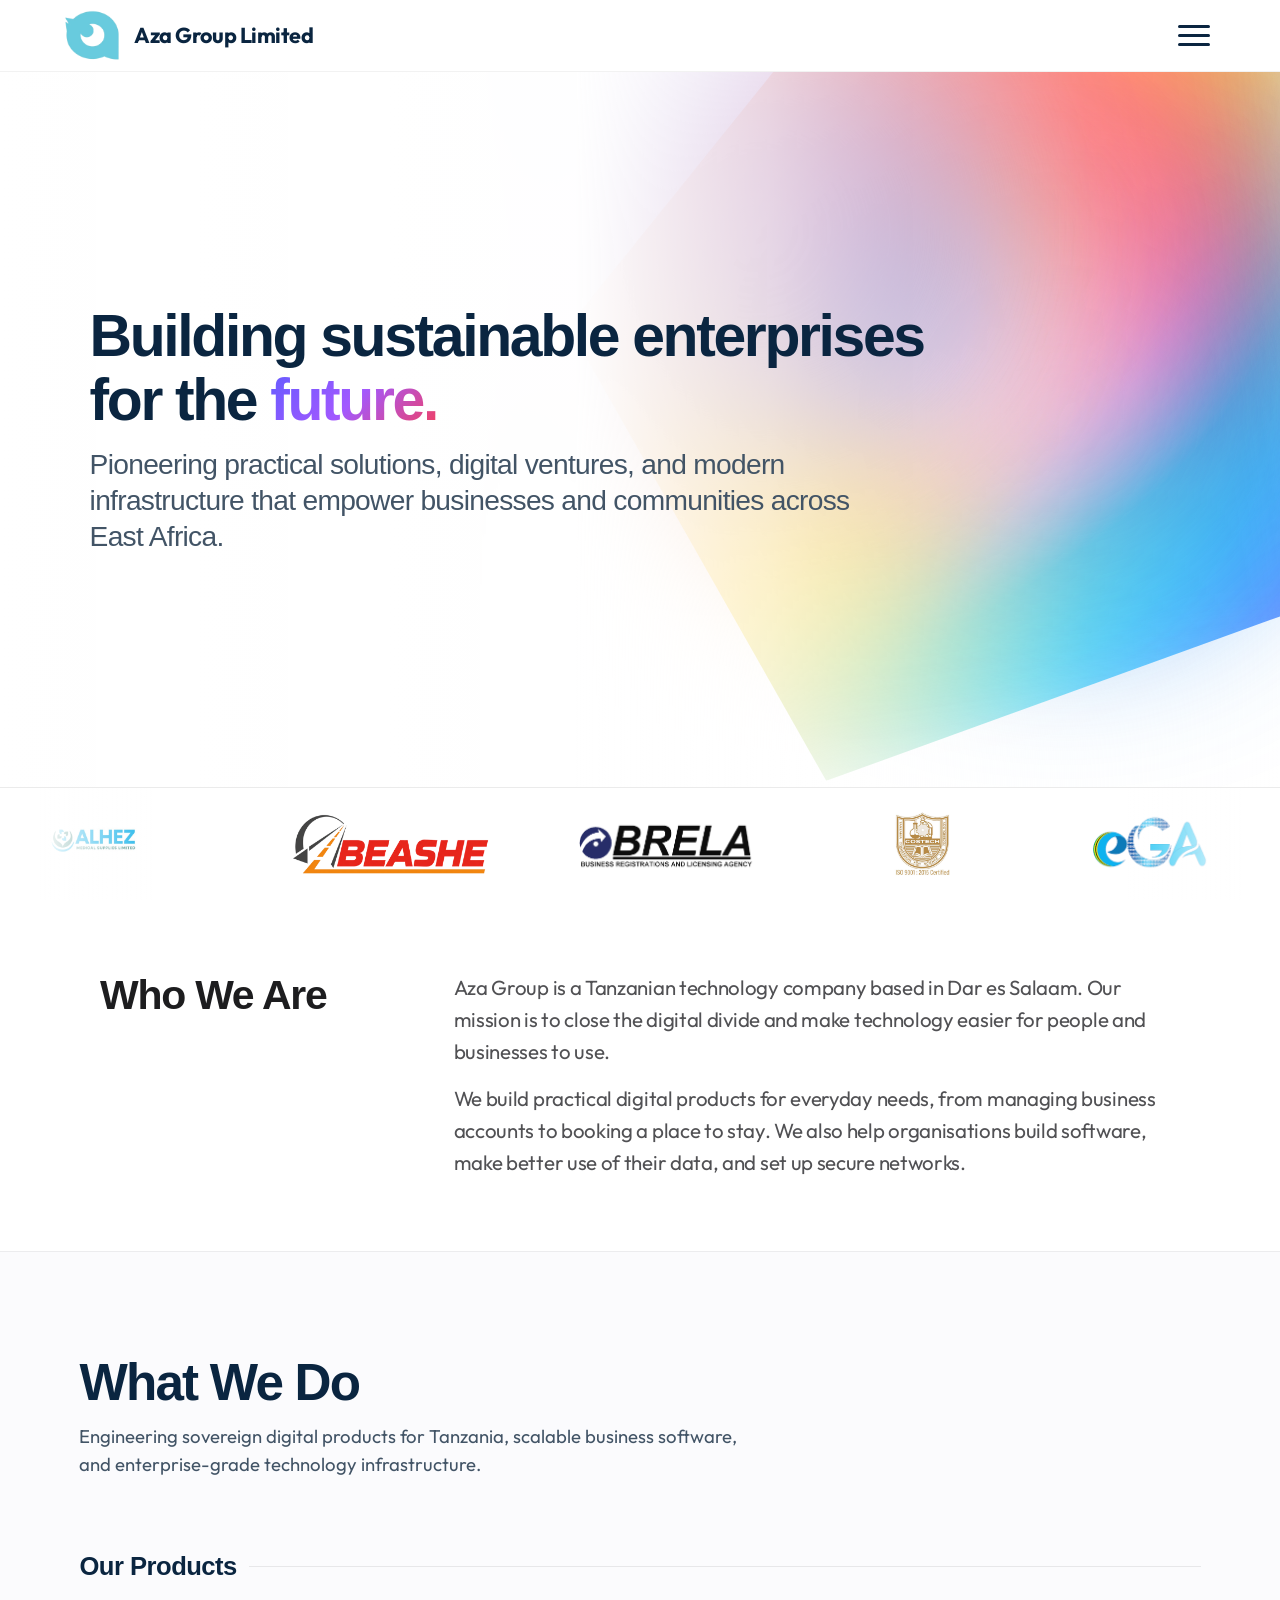
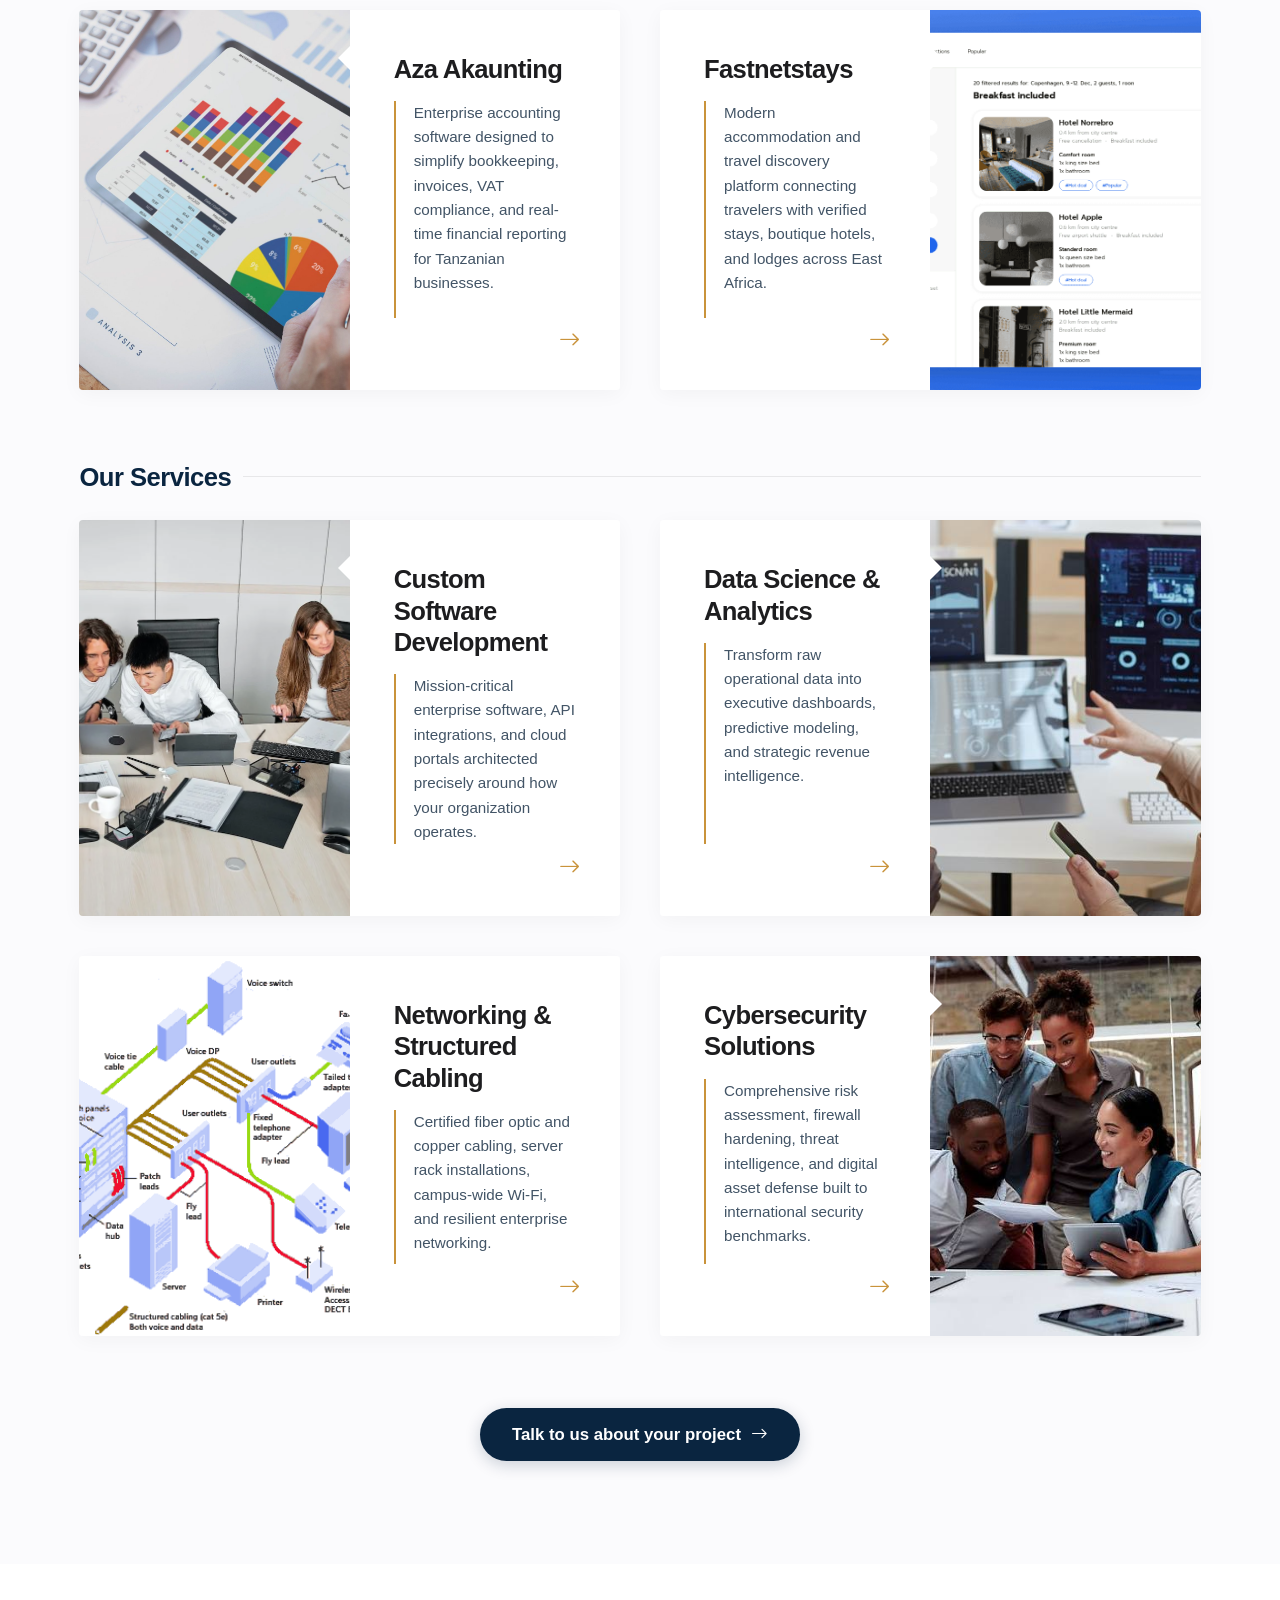
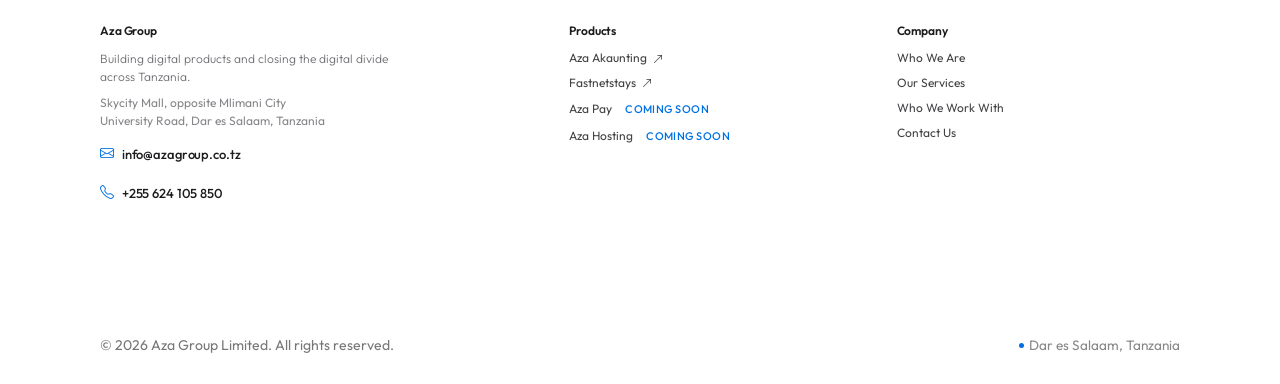
==== commit b018e5ff: "final aza group website2026" ====
--- a/index.html
+++ b/index.html
@@ -122,7 +122,7 @@
   <!-- Dedicated Custom CSS -->
   <link rel="stylesheet" href="css/style.css?v=exactfit101" />
   <!-- Apple & Stripe Design System for Hero & Polished Interactions -->
-  <link rel="stylesheet" href="css/apple-style.css?v=cleansiteflow1" />
+  <link rel="stylesheet" href="css/apple-style.css?v=mobilebannerfullview1" />
 </head>
 <body>
 
--- a/css/apple-style.css
+++ b/css/apple-style.css
@@ -47,23 +47,24 @@
   right: 0 !important;
   z-index: 9999 !important;
   width: 100% !important;
-  height: 56px !important;
+  height: 72px !important;
   padding: 0 clamp(1.2rem, 5vw, 4rem) !important;
-  background: rgba(255, 255, 255, 0.88) !important;
+  background: rgba(255, 255, 255, 0.92) !important;
   backdrop-filter: saturate(180%) blur(20px) !important;
   -webkit-backdrop-filter: saturate(180%) blur(20px) !important;
-  border: none !important;
+  border-bottom: 1px solid rgba(0, 0, 0, 0.05) !important;
   box-shadow: none !important;
   display: flex !important;
   align-items: center !important;
   justify-content: space-between !important;
   box-sizing: border-box !important;
+  transition: height 0.25s ease !important;
 }
 
 .brand-logo {
   display: inline-flex !important;
   align-items: center !important;
-  gap: 10px !important;
+  gap: 14px !important;
   text-decoration: none !important;
   height: 100% !important;
 }
@@ -71,18 +72,18 @@
 .brand-logo .hero-brand-image {
   display: block !important;
   width: auto !important;
-  height: 40px !important;
-  max-height: 40px !important;
+  height: 52px !important;
+  max-height: 52px !important;
   object-fit: contain !important;
-  transition: transform 0.2s ease !important;
+  transition: transform 0.22s ease !important;
 }
 
 .brand-company-name {
-  font-family: -apple-system, BlinkMacSystemFont, "SF Pro Text", sans-serif !important;
-  font-size: 1.15rem !important;
-  font-weight: 600 !important;
-  letter-spacing: -0.015em !important;
-  color: #1d1d1f !important;
+  font-family: -apple-system, BlinkMacSystemFont, "SF Pro Text", "Outfit", sans-serif !important;
+  font-size: 1.35rem !important;
+  font-weight: 700 !important;
+  letter-spacing: -0.02em !important;
+  color: #0a2540 !important;
   white-space: nowrap !important;
 }
 
@@ -91,7 +92,7 @@
 }
 
 .brand-logo:hover .hero-brand-image {
-  transform: scale(1.04) !important;
+  transform: scale(1.05) !important;
 }
 
 /* Triple 3-Bar Hamburger Menu */
@@ -102,11 +103,11 @@
   display: flex !important;
   flex-direction: column !important;
   justify-content: center !important;
-  gap: 5px !important;
-  width: 38px !important;
-  height: 32px !important;
-  padding: 4px !important;
-  border-radius: 6px !important;
+  gap: 6px !important;
+  width: 44px !important;
+  height: 38px !important;
+  padding: 6px !important;
+  border-radius: 8px !important;
   transition: transform 0.2s ease, opacity 0.2s ease !important;
 }
 
@@ -117,7 +118,7 @@
 .menu-hamburger span {
   display: block !important;
   width: 100% !important;
-  height: 2.4px !important;
+  height: 2.8px !important;
   background-color: #0a2540 !important;
   border-radius: 9999px !important;
   transition: all 0.22s ease !important;
@@ -196,12 +197,12 @@
 .stripe-hero-section {
   position: relative !important;
   width: 100% !important;
-  height: calc(100vh - 56px) !important;
-  height: calc(100dvh - 56px) !important;
-  min-height: calc(100vh - 56px) !important;
-  min-height: calc(100dvh - 56px) !important;
-  max-height: calc(100vh - 56px) !important;
-  max-height: calc(100dvh - 56px) !important;
+  height: calc(100vh - 72px) !important;
+  height: calc(100dvh - 72px) !important;
+  min-height: calc(100vh - 72px) !important;
+  min-height: calc(100dvh - 72px) !important;
+  max-height: calc(100vh - 72px) !important;
+  max-height: calc(100dvh - 72px) !important;
   display: flex !important;
   flex-direction: column !important;
   justify-content: space-between !important;
@@ -494,7 +495,7 @@
   width: 100% !important;
   background: #ffffff !important;
   border-top: 1px solid rgba(0, 0, 0, 0.08) !important;
-  padding: clamp(14px, 1.8vh, 22px) 0 !important;
+  padding: clamp(16px, 2.2vh, 28px) 0 !important;
   overflow: hidden !important;
   user-select: none !important;
   box-sizing: border-box !important;
@@ -539,8 +540,8 @@
 .stripe-marquee-group {
   display: flex !important;
   align-items: center !important;
-  gap: clamp(48px, 6vw, 92px) !important;
-  padding-right: clamp(48px, 6vw, 92px) !important;
+  gap: clamp(56px, 7vw, 110px) !important;
+  padding-right: clamp(56px, 7vw, 110px) !important;
   flex-shrink: 0 !important;
 }
 
@@ -548,8 +549,8 @@
   display: flex !important;
   align-items: center !important;
   justify-content: center !important;
-  height: 56px !important;
-  min-width: 110px !important;
+  height: 72px !important;
+  min-width: 140px !important;
   flex-shrink: 0 !important;
   opacity: 0.95 !important;
   transition: all 0.28s cubic-bezier(0.16, 1, 0.3, 1) !important;
@@ -561,8 +562,8 @@
 }
 
 .stripe-partner-item img {
-  max-height: 48px !important;
-  max-width: 160px !important;
+  max-height: 64px !important;
+  max-width: 200px !important;
   width: auto !important;
   height: auto !important;
   object-fit: contain !important;
@@ -581,29 +582,37 @@
 
 /* Responsive adjustment for Mobile & Tablet screens */
 @media (max-width: 900px) {
-  .stripe-title-row-2 {
-    display: none !important;
-  }
-
   .hero-container,
   .stripe-hero-section {
-    min-height: calc(100vh - 56px) !important;
-    min-height: calc(100dvh - 56px) !important;
-    height: calc(100vh - 56px) !important;
-    height: calc(100dvh - 56px) !important;
-    max-height: calc(100vh - 56px) !important;
-    max-height: calc(100dvh - 56px) !important;
-    padding-top: 0 !important;
-    padding-bottom: 0 !important;
+    position: relative !important;
+    height: calc(100vh - 72px) !important;
+    height: calc(100dvh - 72px) !important;
+    min-height: calc(100vh - 72px) !important;
+    min-height: calc(100dvh - 72px) !important;
+    max-height: calc(100vh - 72px) !important;
+    max-height: calc(100dvh - 72px) !important;
+    display: flex !important;
+    flex-direction: column !important;
+    justify-content: space-between !important;
+    padding: 0 !important;
+    margin: 0 !important;
+    overflow: hidden !important;
+    box-sizing: border-box !important;
   }
 
   .stripe-hero-inner {
     width: 100% !important;
-    padding: 0 1.25rem !important;
-    flex-grow: 1 !important;
+    padding: 0 1.5rem !important;
+    flex: 1 1 auto !important;
+    min-height: 0 !important;
     display: flex !important;
     align-items: center !important;
     justify-content: flex-start !important;
+    box-sizing: border-box !important;
+  }
+
+  .stripe-hero-content {
+    max-width: 100% !important;
   }
 
   .stripe-hero-title {
@@ -611,10 +620,23 @@
   }
 
   .stripe-title-row-1 {
-    font-size: clamp(2rem, 7.8vw, 2.75rem) !important;
-    line-height: 1.12 !important;
+    font-size: clamp(2rem, 7.5vw, 2.75rem) !important;
+    font-weight: 700 !important;
+    line-height: 1.1 !important;
     letter-spacing: -0.035em !important;
-    margin-bottom: 0 !important;
+    color: #0a2540 !important;
+    margin-bottom: 12px !important;
+  }
+
+  .stripe-title-row-2 {
+    display: block !important;
+    font-size: clamp(0.98rem, 3.5vw, 1.15rem) !important;
+    font-weight: 500 !important;
+    line-height: 1.4 !important;
+    letter-spacing: -0.015em !important;
+    color: #425466 !important;
+    margin-top: 0 !important;
+    max-width: 100% !important;
   }
   
   .stripe-glow-canvas {
@@ -648,8 +670,11 @@
   }
 
   .stripe-partners-marquee-wrapper {
-    padding: 10px 0 !important;
+    padding: clamp(12px, 1.8vh, 18px) 0 !important;
+    margin-top: auto !important;
     flex-shrink: 0 !important;
+    border-top: 1px solid rgba(0, 0, 0, 0.08) !important;
+    box-sizing: border-box !important;
   }
 
   .stripe-partners-marquee-track {
@@ -657,18 +682,18 @@
   }
 
   .stripe-marquee-group {
-    gap: 36px !important;
-    padding-right: 36px !important;
+    gap: 48px !important;
+    padding-right: 48px !important;
   }
 
   .stripe-partner-item {
-    height: 34px !important;
-    min-width: 70px !important;
+    height: 48px !important;
+    min-width: 95px !important;
   }
 
   .stripe-partner-item img {
-    max-height: 28px !important;
-    max-width: 95px !important;
+    max-height: 42px !important;
+    max-width: 135px !important;
   }
 }
 
@@ -1362,16 +1387,27 @@
   .hero-header,
   .apple-nav-bar {
     padding: 0 1.25rem !important;
-    height: 48px !important;
+    height: 72px !important;
   }
   
+  .brand-logo {
+    gap: 12px !important;
+  }
+
   .brand-company-name {
-    font-size: 0.9rem !important;
-    font-weight: 600 !important;
+    font-size: 1.18rem !important;
+    font-weight: 700 !important;
   }
   
   .brand-logo .hero-brand-image {
-    height: 22px !important;
+    height: 52px !important;
+    max-height: 52px !important;
+  }
+
+  .menu-hamburger {
+    width: 42px !important;
+    height: 36px !important;
+    gap: 6px !important;
   }
 
   .apple-hero-section {
@@ -1458,6 +1494,12 @@
 
 @media (max-width: 480px) {
   .brand-company-name {
-    display: none !important; /* Hide long text on tiny mobile viewports, keep logo mark clean */
-  }
-}
+    font-size: 1.05rem !important;
+    display: inline-block !important; /* Retain company name with large logo */
+  }
+
+  .brand-logo .hero-brand-image {
+    height: 48px !important;
+    max-height: 48px !important;
+  }
+}
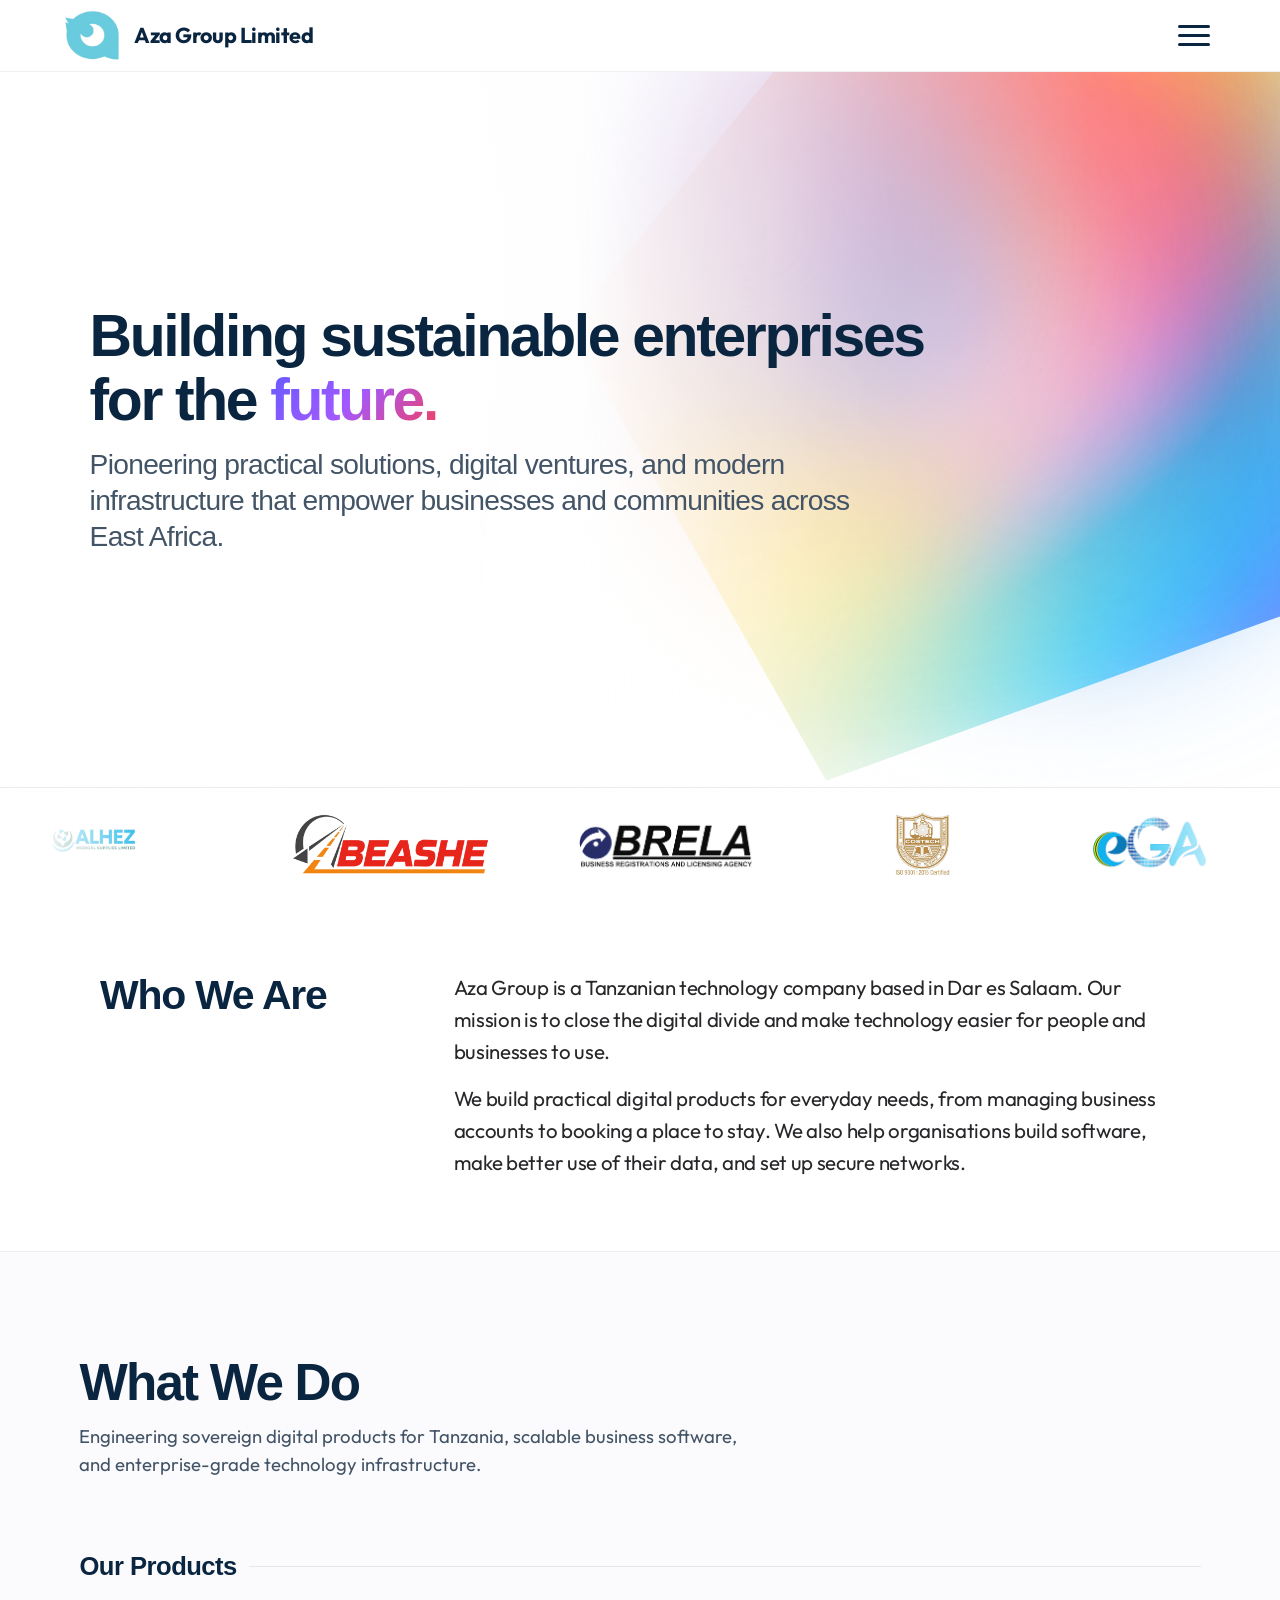
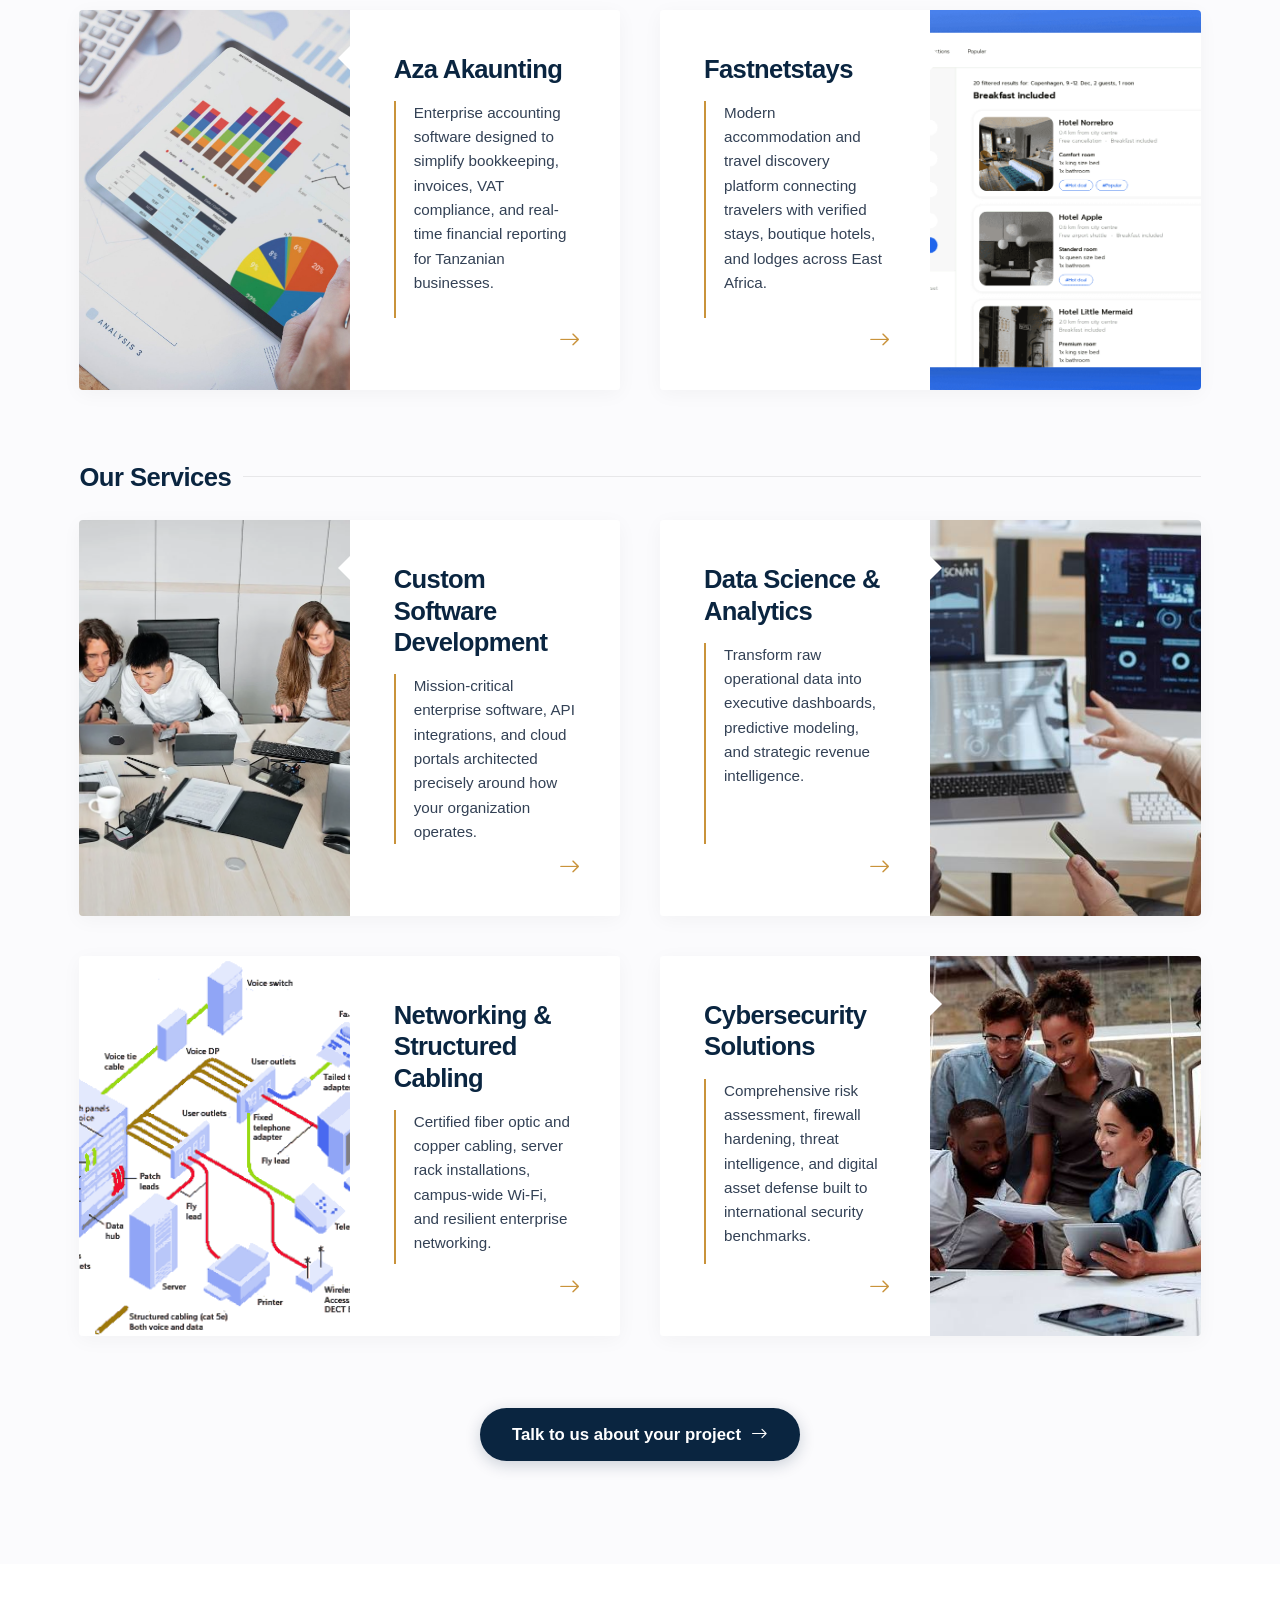
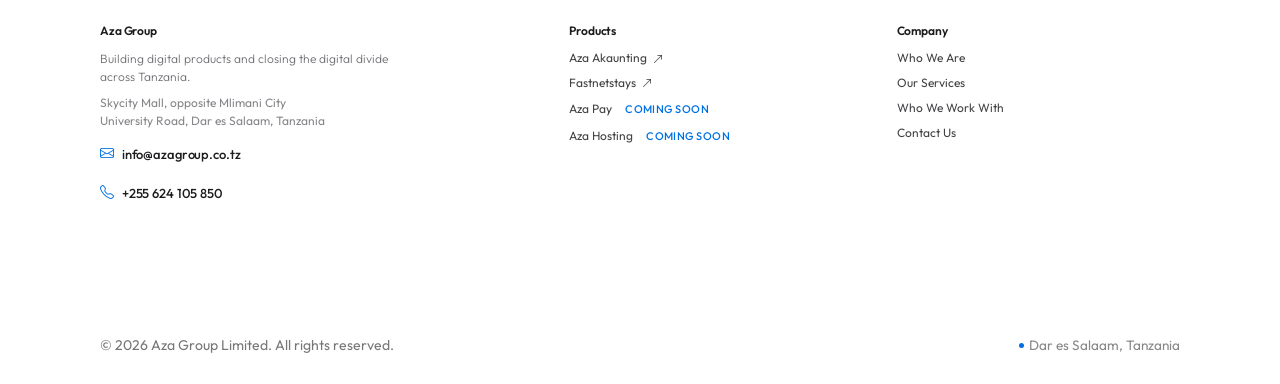
==== commit 9e8ad206: "final aza group website2076" ====
--- a/index.html
+++ b/index.html
@@ -122,7 +122,7 @@
   <!-- Dedicated Custom CSS -->
   <link rel="stylesheet" href="css/style.css?v=exactfit101" />
   <!-- Apple & Stripe Design System for Hero & Polished Interactions -->
-  <link rel="stylesheet" href="css/apple-style.css?v=mobilebannerfullview1" />
+  <link rel="stylesheet" href="css/apple-style.css?v=sharpfontsallsections1" />
 </head>
 <body>
 
--- a/css/apple-style.css
+++ b/css/apple-style.css
@@ -18,20 +18,31 @@
   --apple-container: min(90%, 1080px);
 }
 
-/* 1. Global Page Reset */
+/* 1. Global Page Reset & High-Definition Font Crispness */
 html {
   scroll-behavior: smooth;
   text-size-adjust: 100%;
   -webkit-text-size-adjust: 100%;
+  -webkit-font-smoothing: antialiased !important;
+  -moz-osx-font-smoothing: grayscale !important;
+  text-rendering: optimizeLegibility !important;
+}
+
+body,
+button,
+input,
+select,
+textarea {
+  font-family: -apple-system, BlinkMacSystemFont, "SF Pro Display", "SF Pro Text", "Helvetica Neue", Helvetica, Arial, sans-serif !important;
+  -webkit-font-smoothing: antialiased !important;
+  -moz-osx-font-smoothing: grayscale !important;
+  text-rendering: optimizeLegibility !important;
 }
 
 body {
   background: #ffffff !important;
   background-color: #ffffff !important;
   color: #1d1d1f !important;
-  font-family: -apple-system, BlinkMacSystemFont, "SF Pro Display", "SF Pro Text", "Helvetica Neue", Helvetica, Arial, sans-serif !important;
-  -webkit-font-smoothing: antialiased;
-  -moz-osx-font-smoothing: grayscale;
   margin: 0;
   padding: 0;
   overflow-x: hidden;
@@ -626,6 +637,9 @@
     letter-spacing: -0.035em !important;
     color: #0a2540 !important;
     margin-bottom: 12px !important;
+    -webkit-font-smoothing: antialiased !important;
+    -moz-osx-font-smoothing: grayscale !important;
+    text-rendering: optimizeLegibility !important;
   }
 
   .stripe-title-row-2 {
@@ -634,9 +648,12 @@
     font-weight: 500 !important;
     line-height: 1.4 !important;
     letter-spacing: -0.015em !important;
-    color: #425466 !important;
+    color: #334155 !important; /* Higher contrast dark slate for maximum sharpness on mobile */
     margin-top: 0 !important;
     max-width: 100% !important;
+    -webkit-font-smoothing: antialiased !important;
+    -moz-osx-font-smoothing: grayscale !important;
+    text-rendering: optimizeLegibility !important;
   }
   
   .stripe-glow-canvas {
@@ -703,6 +720,8 @@
   color: #1d1d1f !important;
   padding: clamp(48px, 6vw, 72px) 1.5rem !important;
   border: none !important;
+  -webkit-font-smoothing: antialiased !important;
+  -moz-osx-font-smoothing: grayscale !important;
 }
 
 .about-layout {
@@ -720,16 +739,20 @@
   font-size: clamp(2rem, 3.2vw, 2.8rem) !important;
   font-weight: 700 !important;
   letter-spacing: -0.03em !important;
-  color: #1d1d1f !important;
+  color: #0a2540 !important;
   margin: 0 !important;
   line-height: 1.15 !important;
+  -webkit-font-smoothing: antialiased !important;
+  -moz-osx-font-smoothing: grayscale !important;
 }
 
 .about-copy {
-  color: #515154 !important;
+  color: #27272a !important;
   font-size: clamp(1.1rem, 1.6vw, 1.35rem) !important;
   line-height: 1.55 !important;
   letter-spacing: -0.015em !important;
+  -webkit-font-smoothing: antialiased !important;
+  -moz-osx-font-smoothing: grayscale !important;
 }
 
 .about-copy p + p {
@@ -921,9 +944,11 @@
   font-size: clamp(1.45rem, 2vw, 1.85rem);
   font-weight: 700;
   letter-spacing: -0.025em;
-  color: #1d1d1f;
+  color: #0a2540;
   margin: 0 0 16px 0;
   line-height: 1.22;
+  -webkit-font-smoothing: antialiased !important;
+  -moz-osx-font-smoothing: grayscale !important;
 }
 
 /* Tata Gold Accent Vertical Line Quote */
@@ -931,11 +956,13 @@
   font-family: -apple-system, BlinkMacSystemFont, "SF Pro Text", sans-serif;
   font-size: clamp(0.95rem, 1.1vw, 1.05rem);
   line-height: 1.6;
-  color: #425466;
+  color: #334155;
   margin: 0 0 28px 0;
   padding-left: 18px;
   border-left: 2px solid #c9933b;
   flex-grow: 1;
+  -webkit-font-smoothing: antialiased !important;
+  -moz-osx-font-smoothing: grayscale !important;
 }
 
 .text-white-muted {
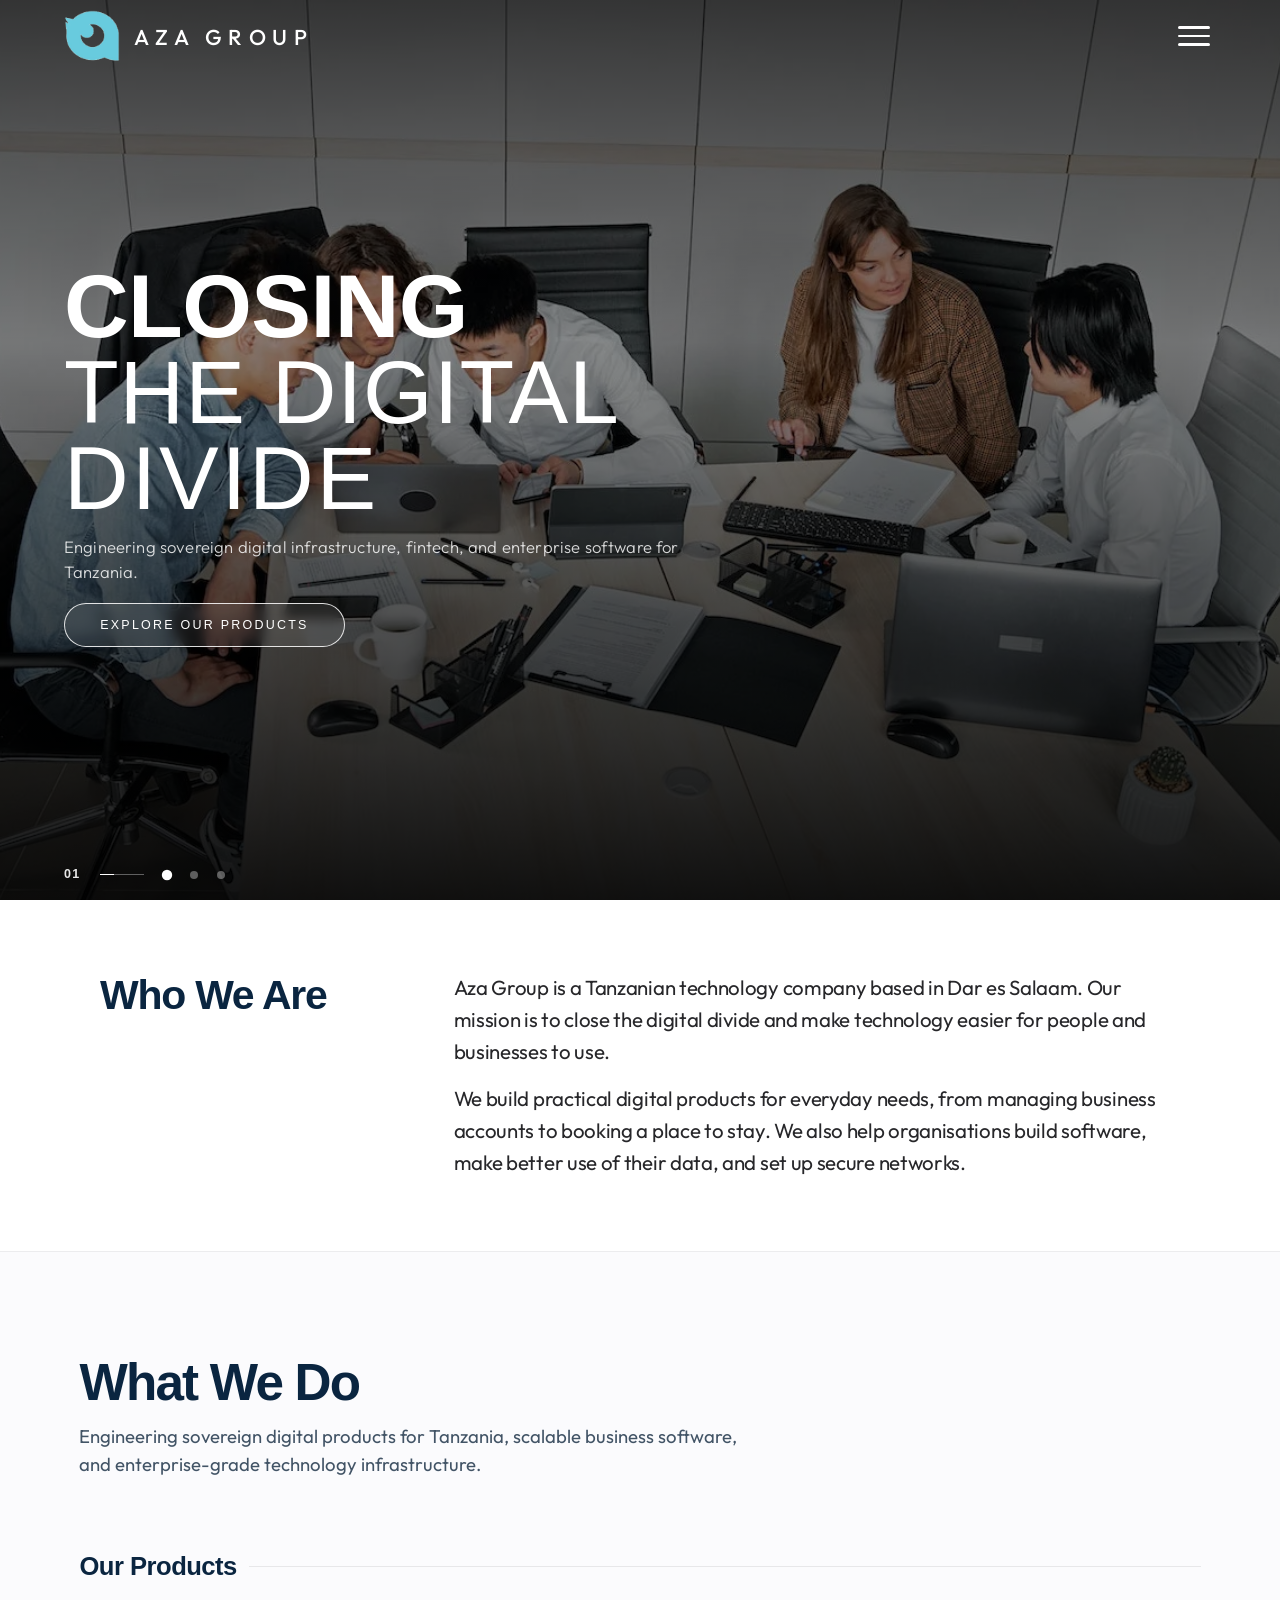
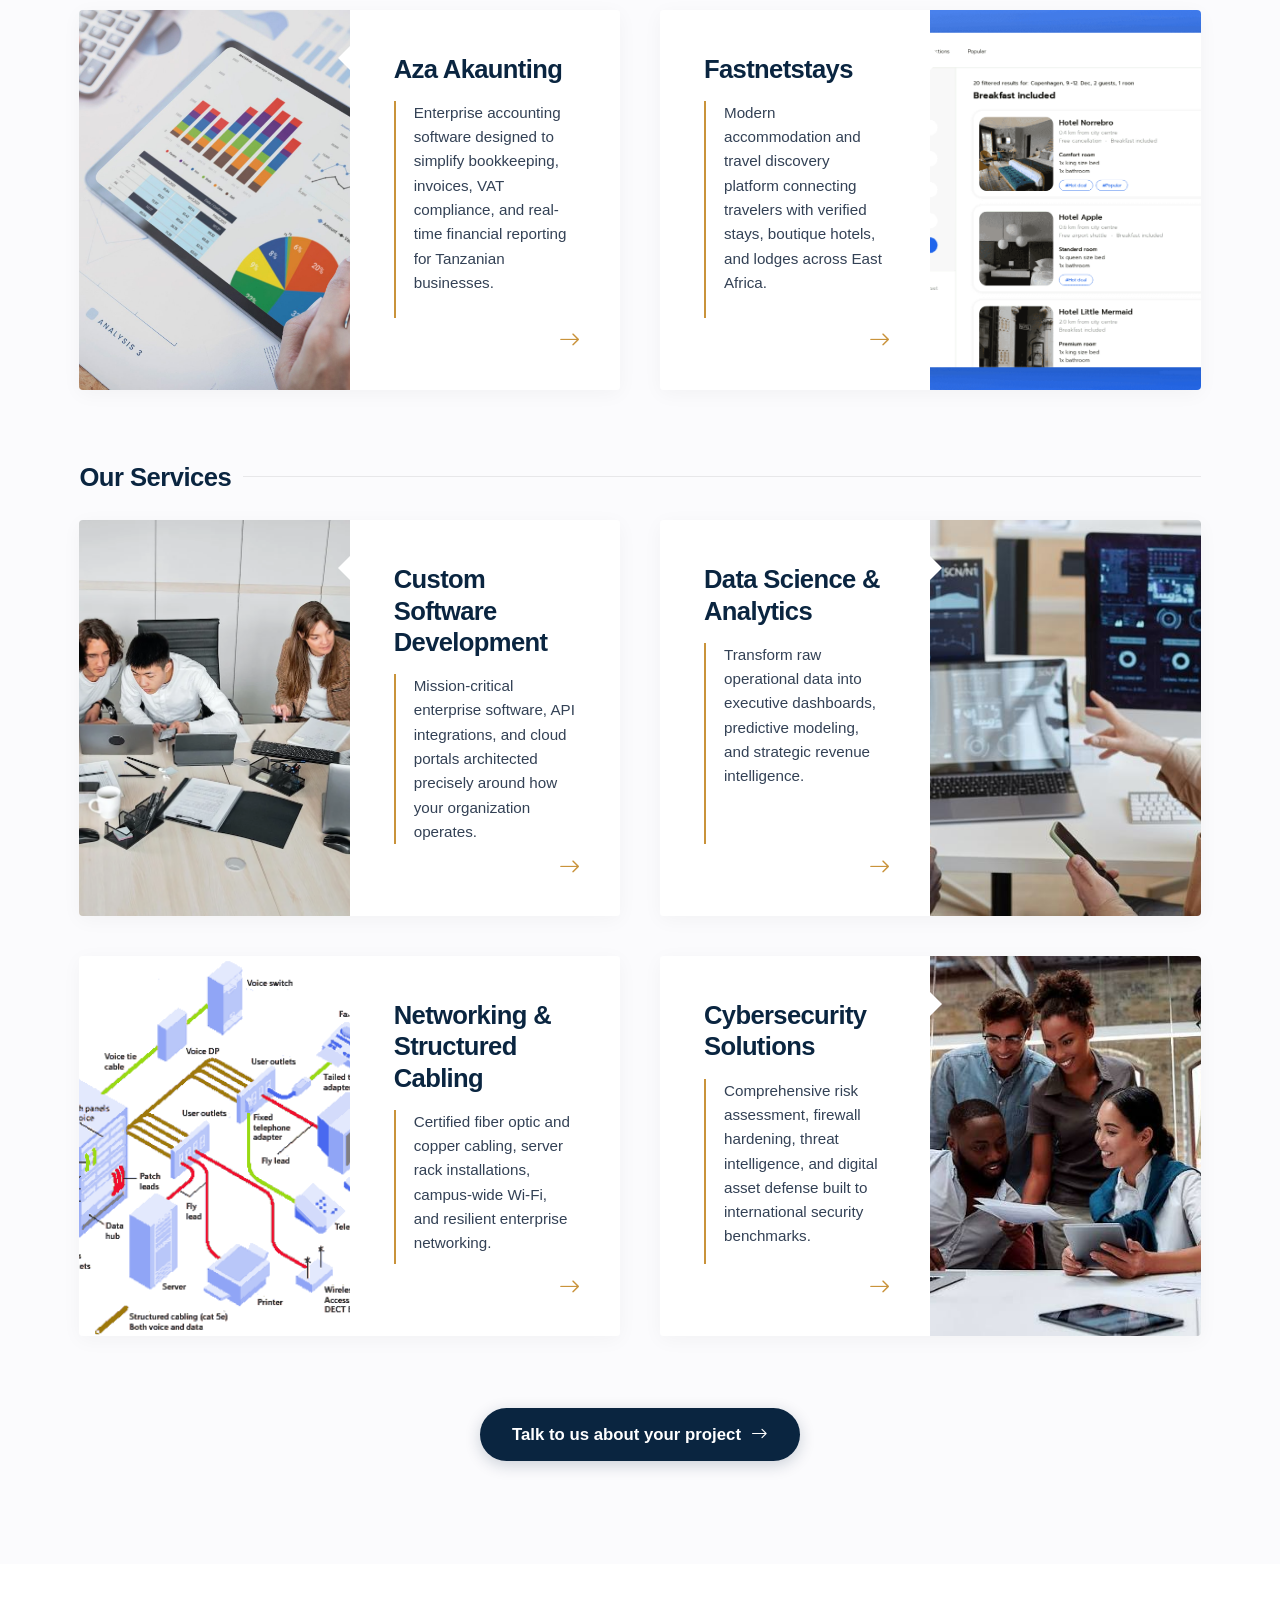
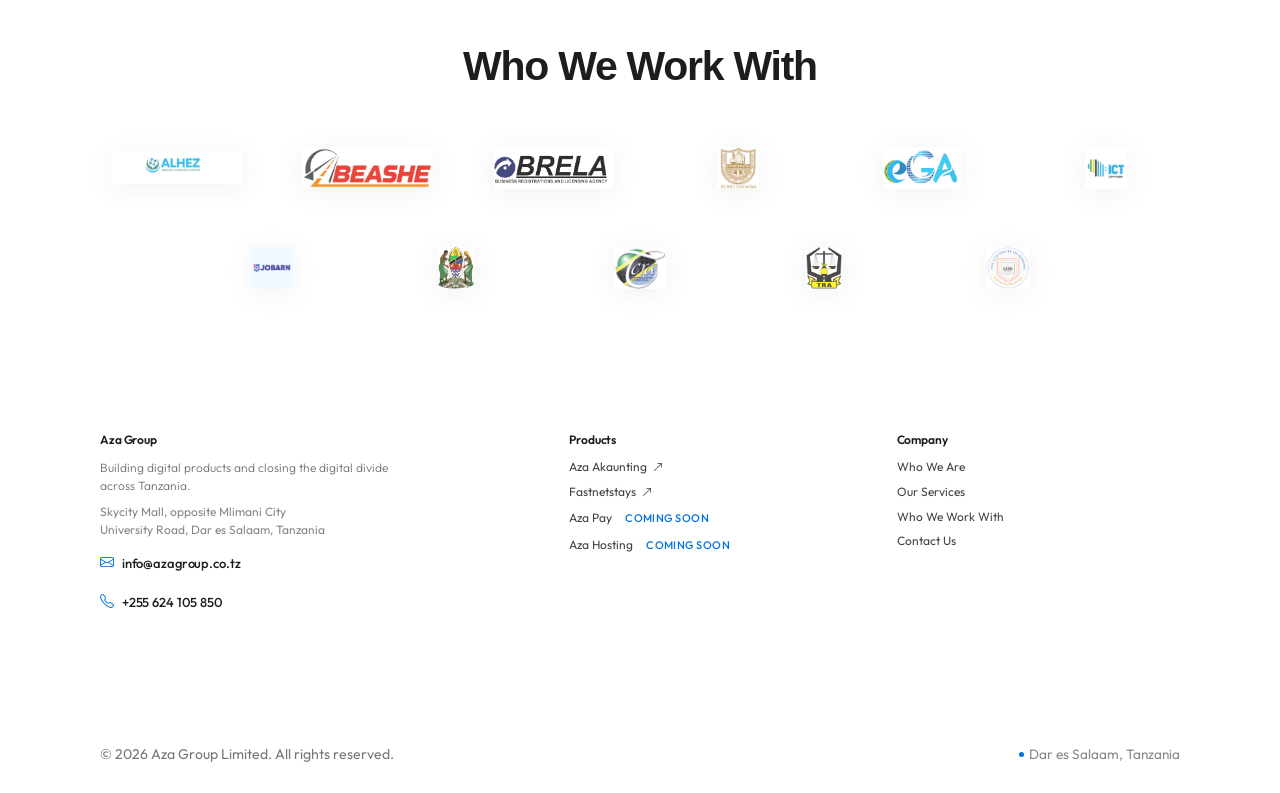
==== commit 8edf9996: "Restore black hero carousel with slide indicators and return partners to original section" ====
--- a/index.html
+++ b/index.html
@@ -122,7 +122,7 @@
   <!-- Dedicated Custom CSS -->
   <link rel="stylesheet" href="css/style.css?v=exactfit101" />
   <!-- Apple & Stripe Design System for Hero & Polished Interactions -->
-  <link rel="stylesheet" href="css/apple-style.css?v=sharpfontsallsections1" />
+  <link rel="stylesheet" href="css/apple-style.css?v=whoweworkwithrevert1" />
 </head>
 <body>
 
@@ -165,133 +165,51 @@
   </dialog>
 
   <!-- ========================================================
-       APPLE-STYLE STICKY NAVIGATION BAR (STANDALONE TOP HEADER)
-       ======================================================== -->
-  <header class="hero-header apple-nav-bar d-flex justify-content-between align-items-center">
-    <!-- Logo + Brand Name -->
-    <a href="index.html" class="brand-logo" aria-label="Aza Group home">
-      <img src="assert/banner/aza_logo_hero.png?v=cyanmark1" alt="Aza Group" class="hero-brand-image" width="310" height="288" />
-      <span class="brand-company-name">Aza Group Limited</span>
-    </a>
-
-    <!-- Right Header Action: Maintained Hamburger Menu (Triple 3-Bar) -->
-    <div class="nav-actions">
-      <button class="menu-hamburger" id="hamburgerBtn" type="button" aria-label="Open Menu" aria-controls="menuOverlay" aria-expanded="false">
-        <span></span>
-        <span></span>
-        <span></span>
-      </button>
-    </div>
-  </header>
-
-  <!-- ========================================================
-       STRIPE-STYLE FULL-HEIGHT HERO SECTION (100vh) WITH GRADIENT MESH
-       ======================================================== -->
-  <section class="hero-container stripe-hero-section">
-
-    <!-- Ambient Stripe-Style Colorful Glow Mesh in Top/Right Corner -->
-    <div class="stripe-mesh-backdrop" aria-hidden="true">
-      <div class="stripe-prism-shape"></div>
-      <div class="stripe-glow-layer stripe-glow-1"></div>
-      <div class="stripe-glow-layer stripe-glow-2"></div>
-      <div class="stripe-glow-layer stripe-glow-3"></div>
-      <div class="stripe-glow-layer stripe-glow-4"></div>
-      <div class="stripe-glow-canvas"></div>
-    </div>
-
-    <!-- Main Content Container (Left-Aligned, Stripe-Inspired) -->
-    <div class="stripe-hero-inner">
-      <div class="stripe-hero-content">
-
-        <!-- Headline: Broad, Conglomerate, Multi-Sector Appeal -->
-        <h1 class="stripe-hero-title">
-          <span class="stripe-title-row-1">Building sustainable enterprises for the <span class="stripe-text-gradient">future.</span></span>
-          <span class="stripe-title-row-2">Pioneering practical solutions, digital ventures, and modern infrastructure that empower businesses and communities across East Africa.</span>
-        </h1>
-
-      </div>
-    </div>
-
-    <!-- Continuous Infinite Moving Partner Logo Strip (Marquee - Integrated into 100vh Hero) -->
-    <div id="partners" class="stripe-partners-marquee-wrapper" aria-label="Our Trusted Partners and Clients">
-      <div class="stripe-partners-marquee-track">
-
-        <!-- Set 1 -->
-        <div class="stripe-marquee-group">
-          <div class="stripe-partner-item" title="Alhez Medical Supplies Limited">
-            <img src="client_logo/alhez_logo.jpeg" alt="Alhez Medical Supplies" loading="eager" />
-          </div>
-          <div class="stripe-partner-item" title="Beashe">
-            <img src="client_logo/beashe.png" alt="Beashe" loading="eager" />
-          </div>
-          <div class="stripe-partner-item" title="BRELA">
-            <img src="client_logo/brelera.png" alt="BRELA" loading="eager" />
-          </div>
-          <div class="stripe-partner-item" title="COSTECH">
-            <img src="client_logo/costech.jpg" alt="COSTECH" loading="eager" />
-          </div>
-          <div class="stripe-partner-item" title="e-Government Authority">
-            <img src="client_logo/ega.png" alt="eGA" loading="eager" />
-          </div>
-          <div class="stripe-partner-item" title="ICT Commission">
-            <img src="client_logo/ict%20commisoni.jpg" alt="ICT Commission" loading="eager" />
-          </div>
-          <div class="stripe-partner-item" title="Jobarn">
-            <img src="client_logo/jobarn%20logo.jpeg" alt="Jobarn" loading="eager" />
-          </div>
-          <div class="stripe-partner-item" title="Parliament of Tanzania">
-            <img src="client_logo/national%20parlimant.jpg" alt="Parliament of Tanzania" loading="eager" />
-          </div>
-          <div class="stripe-partner-item" title="TCRA">
-            <img src="client_logo/tcra.jpg" alt="TCRA" loading="eager" />
-          </div>
-          <div class="stripe-partner-item" title="TRA">
-            <img src="client_logo/tra.png" alt="TRA" loading="eager" />
-          </div>
-          <div class="stripe-partner-item" title="UDOM">
-            <img src="client_logo/udom.png" alt="UDOM" loading="eager" />
-          </div>
-        </div>
-
-        <!-- Set 2 (Duplicate for Seamless Infinite Loop) -->
-        <div class="stripe-marquee-group" aria-hidden="true">
-          <div class="stripe-partner-item" title="Alhez Medical Supplies Limited">
-            <img src="client_logo/alhez_logo.jpeg" alt="Alhez Medical Supplies" loading="lazy" />
-          </div>
-          <div class="stripe-partner-item" title="Beashe">
-            <img src="client_logo/beashe.png" alt="Beashe" loading="lazy" />
-          </div>
-          <div class="stripe-partner-item" title="BRELA">
-            <img src="client_logo/brelera.png" alt="BRELA" loading="lazy" />
-          </div>
-          <div class="stripe-partner-item" title="COSTECH">
-            <img src="client_logo/costech.jpg" alt="COSTECH" loading="lazy" />
-          </div>
-          <div class="stripe-partner-item" title="e-Government Authority">
-            <img src="client_logo/ega.png" alt="eGA" loading="lazy" />
-          </div>
-          <div class="stripe-partner-item" title="ICT Commission">
-            <img src="client_logo/ict%20commisoni.jpg" alt="ICT Commission" loading="lazy" />
-          </div>
-          <div class="stripe-partner-item" title="Jobarn">
-            <img src="client_logo/jobarn%20logo.jpeg" alt="Jobarn" loading="lazy" />
-          </div>
-          <div class="stripe-partner-item" title="Parliament of Tanzania">
-            <img src="client_logo/national%20parlimant.jpg" alt="Parliament of Tanzania" loading="lazy" />
-          </div>
-          <div class="stripe-partner-item" title="TCRA">
-            <img src="client_logo/tcra.jpg" alt="TCRA" loading="lazy" />
-          </div>
-          <div class="stripe-partner-item" title="TRA">
-            <img src="client_logo/tra.png" alt="TRA" loading="lazy" />
-          </div>
-          <div class="stripe-partner-item" title="UDOM">
-            <img src="client_logo/udom.png" alt="UDOM" loading="lazy" />
-          </div>
-        </div>
-
-      </div>
-    </div>
+       HERO BANNER SECTION (Black Slides Carousel + Pinned Logo Strip)
+       ======================================================== -->
+  <section class="hero-container">
+
+    <!-- Header Navigation (Transparent atop Black Hero) -->
+    <header class="hero-header d-flex justify-content-between align-items-center">
+      <!-- Logo + Brand Name -->
+      <a href="index.html" class="brand-logo" aria-label="Aza Group home">
+        <img src="assert/banner/aza_logo_hero.png" alt="Aza Group" class="hero-brand-image" width="104" height="62" />
+        <span class="brand-name">AZA GROUP</span>
+      </a>
+
+      <!-- Right Header Actions (Clean 3-Bar Hamburger Menu) -->
+      <div class="nav-actions">
+        <button class="menu-hamburger" id="hamburgerBtn" type="button" aria-label="Open Menu" aria-controls="menuOverlay" aria-expanded="false">
+          <span></span>
+          <span></span>
+          <span></span>
+        </button>
+      </div>
+    </header>
+
+    <!-- Main Hero Title Statement with 3 Sliding Texts -->
+    <main class="hero-content">
+      <h1 class="hero-title">
+        <span class="line-1">CLOSING</span>
+        <span class="line-2">THE DIGITAL</span>
+        <span class="line-3">DIVIDE</span>
+      </h1>
+      <p class="hero-subtitle">Engineering sovereign digital infrastructure, fintech, and enterprise software for Tanzania.</p>
+      <a href="#products" class="explore-btn">Explore our products</a>
+    </main>
+
+    <!-- Bottom Slider Navigation & Indicators -->
+    <footer class="hero-footer">
+      <div class="slider-indicators">
+        <span class="slide-number" id="slideIndex">01</span>
+        <div class="slide-progress-line">
+          <div class="progress-bar-inner"></div>
+        </div>
+        <button class="slide-dot active" type="button" data-slide="01" aria-label="Show banner 1" aria-current="true"></button>
+        <button class="slide-dot" type="button" data-slide="02" aria-label="Show banner 2"></button>
+        <button class="slide-dot" type="button" data-slide="03" aria-label="Show banner 3"></button>
+      </div>
+    </footer>
 
   </section>
 
@@ -434,6 +352,50 @@
         </a>
       </div>
 
+    </div>
+  </section>
+
+  <!-- ========================================================
+       SECTION 6: WHO WE WORK WITH (PARTNERS & CLIENTS)
+       ======================================================== -->
+  <section id="partners" class="partners-section" aria-labelledby="partners-heading">
+    <div class="partners-container">
+      <h2 id="partners-heading">Who We Work With</h2>
+      <ul class="partners-grid" aria-label="Our partners">
+        <li class="partners-logo">
+          <img src="client_logo/alhez_logo.jpeg" alt="Alhez Medical Supplies Limited" width="1280" height="328" loading="lazy" decoding="async" />
+        </li>
+        <li class="partners-logo">
+          <img src="client_logo/beashe.png" alt="Beashe" width="717" height="220" loading="lazy" decoding="async" />
+        </li>
+        <li class="partners-logo">
+          <img src="client_logo/brelera.png" alt="Business Registrations and Licensing Agency (BRELA)" width="738" height="258" loading="lazy" decoding="async" />
+        </li>
+        <li class="partners-logo">
+          <img src="client_logo/costech.jpg" alt="Tanzania Commission for Science and Technology (COSTECH)" width="447" height="447" loading="lazy" decoding="async" />
+        </li>
+        <li class="partners-logo">
+          <img src="client_logo/ega.png" alt="e-Government Authority (eGA)" width="246" height="131" loading="lazy" decoding="async" />
+        </li>
+        <li class="partners-logo">
+          <img src="client_logo/ict%20commisoni.jpg" alt="ICT Commission" width="225" height="225" loading="lazy" decoding="async" />
+        </li>
+        <li class="partners-logo">
+          <img src="client_logo/jobarn%20logo.jpeg" alt="Jobarn" width="1181" height="1181" loading="lazy" decoding="async" />
+        </li>
+        <li class="partners-logo">
+          <img src="client_logo/national%20parlimant.jpg" alt="Parliament of Tanzania" width="251" height="291" loading="lazy" decoding="async" />
+        </li>
+        <li class="partners-logo">
+          <img src="client_logo/tcra.jpg" alt="Tanzania Communications Regulatory Authority (TCRA)" width="240" height="192" loading="lazy" decoding="async" />
+        </li>
+        <li class="partners-logo">
+          <img src="client_logo/tra.png" alt="Tanzania Revenue Authority (TRA)" width="208" height="242" loading="lazy" decoding="async" />
+        </li>
+        <li class="partners-logo">
+          <img src="client_logo/udom.png" alt="University of Dodoma" width="447" height="447" loading="lazy" decoding="async" />
+        </li>
+      </ul>
     </div>
   </section>
 
@@ -499,7 +461,7 @@
   <script src="https://code.jquery.com/jquery-3.7.1.min.js"></script>
   <script src="https://cdn.jsdelivr.net/npm/bootstrap@5.3.3/dist/js/bootstrap.bundle.min.js"></script>
   <!-- Dedicated jQuery & Custom JS File -->
-  <script src="js/main.js?v=7"></script>
+  <script src="js/main.js?v=blackhero1"></script>
 
 </body>
 </html>
--- a/css/apple-style.css
+++ b/css/apple-style.css
@@ -202,515 +202,237 @@
 }
 
 /* ==========================================================================
-   3. STRIPE-STYLE FULL-HEIGHT HERO SECTION (100vh / min-height: 100dvh)
+   3. ORIGINAL BLACK CINEMATIC HERO (WITH 3 SLIDES & MARQUEE)
    ========================================================================== */
-.hero-container,
-.stripe-hero-section {
+.hero-container {
+  --hero-image: url('../assert/banner/banner3.webp');
   position: relative !important;
-  width: 100% !important;
-  height: calc(100vh - 72px) !important;
-  height: calc(100dvh - 72px) !important;
-  min-height: calc(100vh - 72px) !important;
-  min-height: calc(100dvh - 72px) !important;
-  max-height: calc(100vh - 72px) !important;
-  max-height: calc(100dvh - 72px) !important;
+  width: 100vw !important;
+  height: 100vh !important;
+  min-height: 640px !important;
+  overflow: hidden !important;
   display: flex !important;
   flex-direction: column !important;
   justify-content: space-between !important;
   align-items: stretch !important;
   padding: 0 !important;
-  background: #ffffff !important;
-  overflow: hidden !important;
-  border: none !important;
-  box-shadow: none !important;
-  color: #1d1d1f !important;
+  background: linear-gradient(
+      to bottom,
+      rgba(0, 0, 0, 0.75) 0%,
+      rgba(0, 0, 0, 0.45) 38%,
+      rgba(0, 0, 0, 0.92) 100%
+    ),
+    var(--hero-image) center center / cover no-repeat !important;
+  transition: background-image 0.8s ease-in-out !important;
+  color: #ffffff !important;
   box-sizing: border-box !important;
 }
 
-/* 3.1 Stripe Ambient Vibrant Gradient Mesh in Top-Right */
-.stripe-mesh-backdrop {
-  position: absolute;
-  top: 0;
-  right: 0;
-  width: 100%;
-  height: 100%;
-  pointer-events: none;
-  z-index: 1;
-  overflow: hidden;
-}
-
-/* Layered glowing orbs creating the Stripe diagonal prism fold */
-.stripe-prism-shape {
-  position: absolute;
-  top: -15%;
-  right: -5%;
-  width: 60vw;
-  height: 90vh;
-  background: linear-gradient(
-    135deg,
-    #ff3366 0%,
-    #ff6600 25%,
-    #ffcc00 50%,
-    #00ccff 75%,
-    #9933ff 100%
-  );
-  clip-path: polygon(45% 0%, 100% 0%, 100% 85%, 25% 100%, 0% 40%);
-  filter: blur(55px);
-  opacity: 0.85;
-  transform: rotate(-8deg);
-}
-
-.stripe-glow-layer {
-  position: absolute;
-  border-radius: 50%;
-  filter: blur(80px);
-  opacity: 0.85;
-}
-
-.stripe-glow-1 {
-  top: -12%;
-  right: -8%;
-  width: 58vw;
-  height: 60vh;
-  background: radial-gradient(circle, #ff6b4a 0%, #ff2a85 45%, rgba(255, 42, 133, 0) 70%);
-}
-
-.stripe-glow-2 {
-  top: 4%;
-  right: 6%;
-  width: 52vw;
-  height: 52vh;
-  background: radial-gradient(circle, #ffc837 0%, #ff8008 50%, rgba(255, 128, 8, 0) 72%);
-  mix-blend-mode: screen;
-}
-
-.stripe-glow-3 {
-  top: -8%;
-  right: 18%;
-  width: 46vw;
-  height: 50vh;
-  background: radial-gradient(circle, #7928ca 0%, #4338ca 50%, rgba(67, 56, 202, 0) 70%);
-  opacity: 0.6;
-}
-
-.stripe-glow-4 {
-  top: 15%;
-  right: -5%;
-  width: 44vw;
-  height: 48vh;
-  background: radial-gradient(circle, #00d2ff 0%, #0070f3 50%, rgba(0, 112, 243, 0) 70%);
-  mix-blend-mode: overlay;
-  opacity: 0.7;
-}
-
-/* Smooth gradient overlay to ensure crystal clear readability of text on the left */
-.stripe-glow-canvas {
-  position: absolute;
-  inset: 0;
-  background: linear-gradient(
-    90deg,
-    #ffffff 0%,
-    rgba(255, 255, 255, 0.99) 45%,
-    rgba(255, 255, 255, 0.75) 60%,
-    rgba(255, 255, 255, 0.2) 85%,
-    rgba(255, 255, 255, 0.02) 100%
-  );
-}
-
-/* 3.2 Main Stripe Content Area */
-.stripe-hero-inner {
-  position: relative;
-  z-index: 5;
-  width: min(92%, 1320px);
-  margin-inline: auto;
-  padding: 0 clamp(1.2rem, 3vw, 2.5rem);
-  display: flex;
-  align-items: center;
-  flex-grow: 1;
-}
-
-.stripe-hero-content {
-  max-width: 860px;
-  text-align: left;
-}
-
-/* Eyebrow badge matching Stripe's exact styling */
-.stripe-eyebrow {
-  display: inline-flex;
-  align-items: center;
-  margin-bottom: clamp(20px, 2.8vh, 32px);
-}
-
-.stripe-eyebrow-text {
-  font-family: -apple-system, BlinkMacSystemFont, "SF Pro Text", sans-serif;
-  font-size: clamp(0.85rem, 1.05vw, 0.95rem);
-  font-weight: 500;
-  color: #0a2540;
-  letter-spacing: -0.01em;
-}
-
-.stripe-metric-val {
-  color: #425466;
-  font-weight: 400;
-  margin-left: 4px;
-}
-
-/* Stripe Hero Headline */
-.stripe-hero-title {
-  font-family: -apple-system, BlinkMacSystemFont, "SF Pro Display", "SF Pro", "Helvetica Neue", sans-serif !important;
+.hero-container .hero-header {
+  position: relative !important;
+  top: 0 !important;
+  left: 0 !important;
+  right: 0 !important;
+  width: 100% !important;
+  height: 72px !important;
+  padding: 0 clamp(1.2rem, 5vw, 4rem) !important;
+  background: transparent !important;
+  backdrop-filter: none !important;
+  -webkit-backdrop-filter: none !important;
+  border-bottom: none !important;
+  z-index: 30 !important;
+}
+
+.hero-container .brand-company-name,
+.hero-container .brand-name {
+  color: #ffffff !important;
+  font-family: 'Outfit', sans-serif !important;
+  font-size: 1.35rem !important;
+  letter-spacing: 0.3em !important;
+  font-weight: 500 !important;
+  text-transform: uppercase !important;
+}
+
+.hero-container .menu-hamburger span {
+  background-color: #ffffff !important;
+}
+
+.hero-container .menu-hamburger:hover span {
+  background-color: var(--brand-cyan, #00d2ff) !important;
+}
+
+/* Hero Content Area with 3-line statement */
+.hero-container .hero-content {
+  padding: 0 clamp(1.5rem, 5vw, 4rem) !important;
+  margin-top: auto !important;
+  margin-bottom: clamp(16px, 3vh, 32px) !important;
+  z-index: 20 !important;
+  max-width: 900px !important;
+}
+
+.hero-container .hero-title {
+  text-transform: uppercase !important;
+  line-height: 0.96 !important;
+  letter-spacing: -0.015em !important;
   margin: 0 !important;
   text-align: left !important;
 }
 
-.stripe-title-row-1 {
-  display: block;
-  font-size: clamp(2.6rem, 4.6vw, 4.4rem);
-  font-weight: 700;
-  line-height: 1.08;
-  letter-spacing: -0.04em;
-  color: #0a2540;
-  margin-bottom: 16px;
-}
-
-.stripe-title-row-2 {
-  display: block;
-  font-size: clamp(1.25rem, 2.2vw, 2rem);
-  font-weight: 500;
-  line-height: 1.28;
-  letter-spacing: -0.025em;
-  color: #425466;
-  max-width: 760px;
-}
-
-.stripe-title-row-2 sup {
-  font-size: 0.55em;
-  top: -0.6em;
-  color: #635bff;
-}
-
-.stripe-text-gradient {
-  background: linear-gradient(135deg, #635bff 0%, #a259ff 50%, #f43f5e 100%) !important;
-  -webkit-background-clip: text !important;
-  -webkit-text-fill-color: transparent !important;
-  display: inline-block !important;
-}
-
-/* Floating Chat Now Pill Button */
-.stripe-chat-pill {
-  position: absolute;
-  right: clamp(16px, 3vw, 36px);
-  bottom: clamp(75px, 9vh, 90px);
-  z-index: 20;
-  display: inline-flex;
-  align-items: center;
-  justify-content: center;
-  background: #0a2540;
-  color: #ffffff;
-  font-family: -apple-system, BlinkMacSystemFont, "SF Pro Text", sans-serif;
-  font-size: 0.88rem;
-  font-weight: 600;
-  padding: 8px 18px;
-  border-radius: 6px;
-  text-decoration: none;
-  box-shadow: 0 4px 14px rgba(10, 37, 64, 0.25);
-  transition: all 0.2s ease;
-}
-
-.stripe-chat-pill:hover {
-  background: #635bff;
-  color: #ffffff;
-  transform: translateY(-2px);
-  box-shadow: 0 6px 18px rgba(99, 91, 255, 0.35);
-}
-
-/* Stripe Buttons */
-.stripe-cta-group {
+.hero-container .hero-title .line-1 {
+  display: block !important;
+  font-weight: 700 !important;
+  font-size: clamp(2.8rem, 7vw, 6.5rem) !important;
+  color: #ffffff !important;
+}
+
+.hero-container .hero-title .line-2 {
+  display: block !important;
+  font-weight: 300 !important;
+  font-size: clamp(2.8rem, 7vw, 6.5rem) !important;
+  color: #ffffff !important;
+  letter-spacing: 0.01em !important;
+}
+
+.hero-container .hero-title .line-3 {
+  display: block !important;
+  font-weight: 200 !important;
+  font-size: clamp(2.8rem, 7vw, 6.5rem) !important;
+  color: #ffffff !important;
+  letter-spacing: 0.03em !important;
+}
+
+.hero-container .hero-subtitle {
+  color: rgba(255, 255, 255, 0.82) !important;
+  font-family: 'Outfit', sans-serif !important;
+  font-size: clamp(0.95rem, 1.3vw, 1.15rem) !important;
+  font-weight: 300 !important;
+  max-width: 620px !important;
+  margin-top: 14px !important;
+  margin-bottom: 0 !important;
+  line-height: 1.5 !important;
+  letter-spacing: 0.01em !important;
+}
+
+.hero-container .explore-btn {
+  display: inline-flex !important;
+  align-items: center !important;
+  justify-content: center !important;
+  border: 1px solid rgba(255, 255, 255, 0.85) !important;
+  border-radius: 9999px !important;
+  padding: 0.75rem 2.2rem !important;
+  color: #ffffff !important;
+  font-size: 0.78rem !important;
+  font-weight: 500 !important;
+  letter-spacing: 0.18em !important;
+  text-transform: uppercase !important;
+  text-decoration: none !important;
+  background: rgba(255, 255, 255, 0.08) !important;
+  backdrop-filter: blur(6px) !important;
+  transition: all 0.3s ease !important;
+  margin-top: 18px !important;
+}
+
+.hero-container .explore-btn:hover {
+  background: #ffffff !important;
+  color: #000000 !important;
+  border-color: #ffffff !important;
+  transform: translateY(-2px) !important;
+  box-shadow: 0 6px 20px rgba(0, 0, 0, 0.3) !important;
+}
+
+/* Slider Indicators */
+.hero-container .hero-footer {
+  padding: 0 clamp(1.5rem, 5vw, 4rem) 16px !important;
+  display: flex !important;
+  justify-content: flex-start !important;
+  align-items: center !important;
+  z-index: 25 !important;
+  margin-top: auto !important;
+}
+
+.hero-container .slider-indicators {
   display: flex !important;
   align-items: center !important;
-  gap: 16px !important;
-  flex-wrap: wrap !important;
-}
-
-.stripe-btn-primary {
-  display: inline-flex !important;
-  align-items: center !important;
-  gap: 8px !important;
-  background: #635bff !important;
+  gap: 1.2rem !important;
+}
+
+.hero-container .slide-number {
+  font-size: 0.78rem !important;
+  font-weight: 600 !important;
+  letter-spacing: 0.1em !important;
   color: #ffffff !important;
-  font-family: -apple-system, BlinkMacSystemFont, "SF Pro Text", sans-serif !important;
-  font-size: 0.96rem !important;
-  font-weight: 600 !important;
-  letter-spacing: -0.01em !important;
-  padding: 11px 22px !important;
-  border-radius: 9999px !important;
-  text-decoration: none !important;
-  box-shadow: 0 4px 14px rgba(99, 91, 255, 0.35) !important;
-  transition: all 0.22s ease !important;
-}
-
-.stripe-btn-primary:hover {
-  background: #534be8 !important;
-  color: #ffffff !important;
-  transform: translateY(-2px) !important;
-  box-shadow: 0 8px 22px rgba(99, 91, 255, 0.45) !important;
-}
-
-.stripe-btn-primary i {
-  font-size: 11px !important;
-  font-weight: 700 !important;
-  transition: transform 0.2s ease !important;
-}
-
-.stripe-btn-primary:hover i {
-  transform: translateX(3px) !important;
-}
-
-.stripe-btn-secondary {
-  display: inline-flex !important;
-  align-items: center !important;
-  gap: 10px !important;
+  opacity: 0.9 !important;
+}
+
+.hero-container .slide-progress-line {
+  width: 44px !important;
+  height: 1.5px !important;
+  background: rgba(255, 255, 255, 0.35) !important;
+  position: relative !important;
+  overflow: hidden !important;
+}
+
+.hero-container .progress-bar-inner {
+  height: 100% !important;
+  width: 33.33% !important;
   background: #ffffff !important;
-  color: #0a2540 !important;
-  font-family: -apple-system, BlinkMacSystemFont, "SF Pro Text", sans-serif !important;
-  font-size: 0.95rem !important;
-  font-weight: 600 !important;
-  letter-spacing: -0.01em !important;
-  padding: 10px 20px !important;
-  border-radius: 9999px !important;
-  border: 1px solid rgba(10, 37, 64, 0.16) !important;
-  text-decoration: none !important;
-  box-shadow: 0 2px 6px rgba(0, 0, 0, 0.04) !important;
-  transition: all 0.22s ease !important;
-}
-
-.stripe-btn-secondary:hover {
-  color: #635bff !important;
-  border-color: rgba(99, 91, 255, 0.4) !important;
-  transform: translateY(-2px) !important;
-  box-shadow: 0 4px 14px rgba(0, 0, 0, 0.08) !important;
-}
-
-.stripe-icon-badge {
-  display: inline-flex;
-  align-items: center;
-  justify-content: center;
-}
-
-/* ==========================================================================
-   3.3 STRIPE CONTINUOUS MOVING PARTNER LOGO STRIP (PINNED AT BOTTOM OF 100vh HERO)
-   ========================================================================== */
-.stripe-partners-marquee-wrapper {
-  position: relative !important;
-  z-index: 10 !important;
-  display: block !important;
-  width: 100% !important;
+  transition: width 0.4s ease !important;
+}
+
+.hero-container .slide-dot {
+  width: 8px !important;
+  height: 8px !important;
+  border-radius: 50% !important;
+  background: rgba(255, 255, 255, 0.35) !important;
+  border: none !important;
+  padding: 0 !important;
+  cursor: pointer !important;
+  transition: all 0.3s ease !important;
+}
+
+.hero-container .slide-dot.active {
   background: #ffffff !important;
-  border-top: 1px solid rgba(0, 0, 0, 0.08) !important;
-  padding: clamp(16px, 2.2vh, 28px) 0 !important;
-  overflow: hidden !important;
-  user-select: none !important;
-  box-sizing: border-box !important;
-  margin-top: auto !important;
-  flex-shrink: 0 !important;
-}
-
-/* Fade gradients at the left and right edges */
-.stripe-partners-marquee-wrapper::before,
-.stripe-partners-marquee-wrapper::after {
-  content: "";
-  position: absolute;
-  top: 0;
-  bottom: 0;
-  width: clamp(80px, 12vw, 160px);
-  z-index: 10;
-  pointer-events: none;
-}
-
-.stripe-partners-marquee-wrapper::before {
-  left: 0;
-  background: linear-gradient(to right, #ffffff 25%, rgba(255, 255, 255, 0) 100%);
-}
-
-.stripe-partners-marquee-wrapper::after {
-  right: 0;
-  background: linear-gradient(to left, #ffffff 25%, rgba(255, 255, 255, 0) 100%);
-}
-
-.stripe-partners-marquee-track {
-  display: flex !important;
-  width: max-content !important;
-  align-items: center !important;
-  animation: stripeMarqueeScroll 28s linear infinite !important;
-  will-change: transform;
-}
-
-.stripe-partners-marquee-wrapper:hover .stripe-partners-marquee-track {
-  animation-play-state: paused !important;
-}
-
-.stripe-marquee-group {
-  display: flex !important;
-  align-items: center !important;
-  gap: clamp(56px, 7vw, 110px) !important;
-  padding-right: clamp(56px, 7vw, 110px) !important;
-  flex-shrink: 0 !important;
-}
-
-.stripe-partner-item {
-  display: flex !important;
-  align-items: center !important;
-  justify-content: center !important;
-  height: 72px !important;
-  min-width: 140px !important;
-  flex-shrink: 0 !important;
-  opacity: 0.95 !important;
-  transition: all 0.28s cubic-bezier(0.16, 1, 0.3, 1) !important;
-}
-
-.stripe-partner-item:hover {
-  opacity: 1 !important;
-  transform: translateY(-2px) scale(1.08) !important;
-}
-
-.stripe-partner-item img {
-  max-height: 64px !important;
-  max-width: 200px !important;
-  width: auto !important;
-  height: auto !important;
-  object-fit: contain !important;
-  display: block !important;
-  mix-blend-mode: multiply !important;
-}
-
-@keyframes stripeMarqueeScroll {
-  0% {
-    transform: translate3d(0, 0, 0);
-  }
-  100% {
-    transform: translate3d(-50%, 0, 0);
-  }
-}
-
-/* Responsive adjustment for Mobile & Tablet screens */
+  transform: scale(1.3) !important;
+}
+
+/* Responsive adjustment for Mobile screens */
 @media (max-width: 900px) {
-  .hero-container,
-  .stripe-hero-section {
-    position: relative !important;
-    height: calc(100vh - 72px) !important;
-    height: calc(100dvh - 72px) !important;
-    min-height: calc(100vh - 72px) !important;
-    min-height: calc(100dvh - 72px) !important;
-    max-height: calc(100vh - 72px) !important;
-    max-height: calc(100dvh - 72px) !important;
-    display: flex !important;
-    flex-direction: column !important;
-    justify-content: space-between !important;
-    padding: 0 !important;
-    margin: 0 !important;
-    overflow: hidden !important;
-    box-sizing: border-box !important;
-  }
-
-  .stripe-hero-inner {
-    width: 100% !important;
-    padding: 0 1.5rem !important;
-    flex: 1 1 auto !important;
-    min-height: 0 !important;
-    display: flex !important;
-    align-items: center !important;
-    justify-content: flex-start !important;
-    box-sizing: border-box !important;
-  }
-
-  .stripe-hero-content {
-    max-width: 100% !important;
-  }
-
-  .stripe-hero-title {
-    margin: 0 !important;
-  }
-
-  .stripe-title-row-1 {
-    font-size: clamp(2rem, 7.5vw, 2.75rem) !important;
-    font-weight: 700 !important;
-    line-height: 1.1 !important;
-    letter-spacing: -0.035em !important;
-    color: #0a2540 !important;
-    margin-bottom: 12px !important;
-    -webkit-font-smoothing: antialiased !important;
-    -moz-osx-font-smoothing: grayscale !important;
-    text-rendering: optimizeLegibility !important;
-  }
-
-  .stripe-title-row-2 {
-    display: block !important;
-    font-size: clamp(0.98rem, 3.5vw, 1.15rem) !important;
-    font-weight: 500 !important;
-    line-height: 1.4 !important;
-    letter-spacing: -0.015em !important;
-    color: #334155 !important; /* Higher contrast dark slate for maximum sharpness on mobile */
-    margin-top: 0 !important;
-    max-width: 100% !important;
-    -webkit-font-smoothing: antialiased !important;
-    -moz-osx-font-smoothing: grayscale !important;
-    text-rendering: optimizeLegibility !important;
-  }
-  
-  .stripe-glow-canvas {
-    background: linear-gradient(
-      180deg,
-      rgba(255, 255, 255, 0.95) 0%,
-      rgba(255, 255, 255, 0.9) 55%,
-      #ffffff 100%
-    );
-  }
-
-  .stripe-prism-shape {
-    width: 95vw !important;
-    height: 70vh !important;
-    top: -10% !important;
-    right: -20% !important;
-    filter: blur(45px) !important;
-    opacity: 0.75 !important;
-  }
-
-  .stripe-glow-1 {
-    width: 95vw;
-    height: 48vh;
-    top: -5%;
-    right: -12%;
-  }
-
-  .stripe-glow-2 {
-    width: 85vw;
-    height: 42vh;
-  }
-
-  .stripe-partners-marquee-wrapper {
-    padding: clamp(12px, 1.8vh, 18px) 0 !important;
-    margin-top: auto !important;
-    flex-shrink: 0 !important;
-    border-top: 1px solid rgba(0, 0, 0, 0.08) !important;
-    box-sizing: border-box !important;
-  }
-
-  .stripe-partners-marquee-track {
-    animation-duration: 25s;
-  }
-
-  .stripe-marquee-group {
-    gap: 48px !important;
-    padding-right: 48px !important;
-  }
-
-  .stripe-partner-item {
-    height: 48px !important;
-    min-width: 95px !important;
-  }
-
-  .stripe-partner-item img {
-    max-height: 42px !important;
-    max-width: 135px !important;
+  .hero-container {
+    height: 100vh !important;
+    height: 100dvh !important;
+    min-height: 100dvh !important;
+  }
+
+  .hero-container .hero-header {
+    height: 64px !important;
+    padding: 0 1.25rem !important;
+  }
+
+  .hero-container .hero-content {
+    padding: 0 1.25rem !important;
+    margin-bottom: 24px !important;
+  }
+
+  .hero-container .hero-title .line-1,
+  .hero-container .hero-title .line-2,
+  .hero-container .hero-title .line-3 {
+    font-size: clamp(2.3rem, 10vw, 3.8rem) !important;
+    line-height: 0.98 !important;
+  }
+
+  .hero-container .hero-subtitle {
+    font-size: 0.95rem !important;
+    margin-top: 12px !important;
+  }
+
+  .hero-container .explore-btn {
+    padding: 0.65rem 1.8rem !important;
+    font-size: 0.72rem !important;
+    margin-top: 16px !important;
+  }
+
+  .hero-container .hero-footer {
+    padding: 0 1.25rem 24px !important;
   }
 }
 
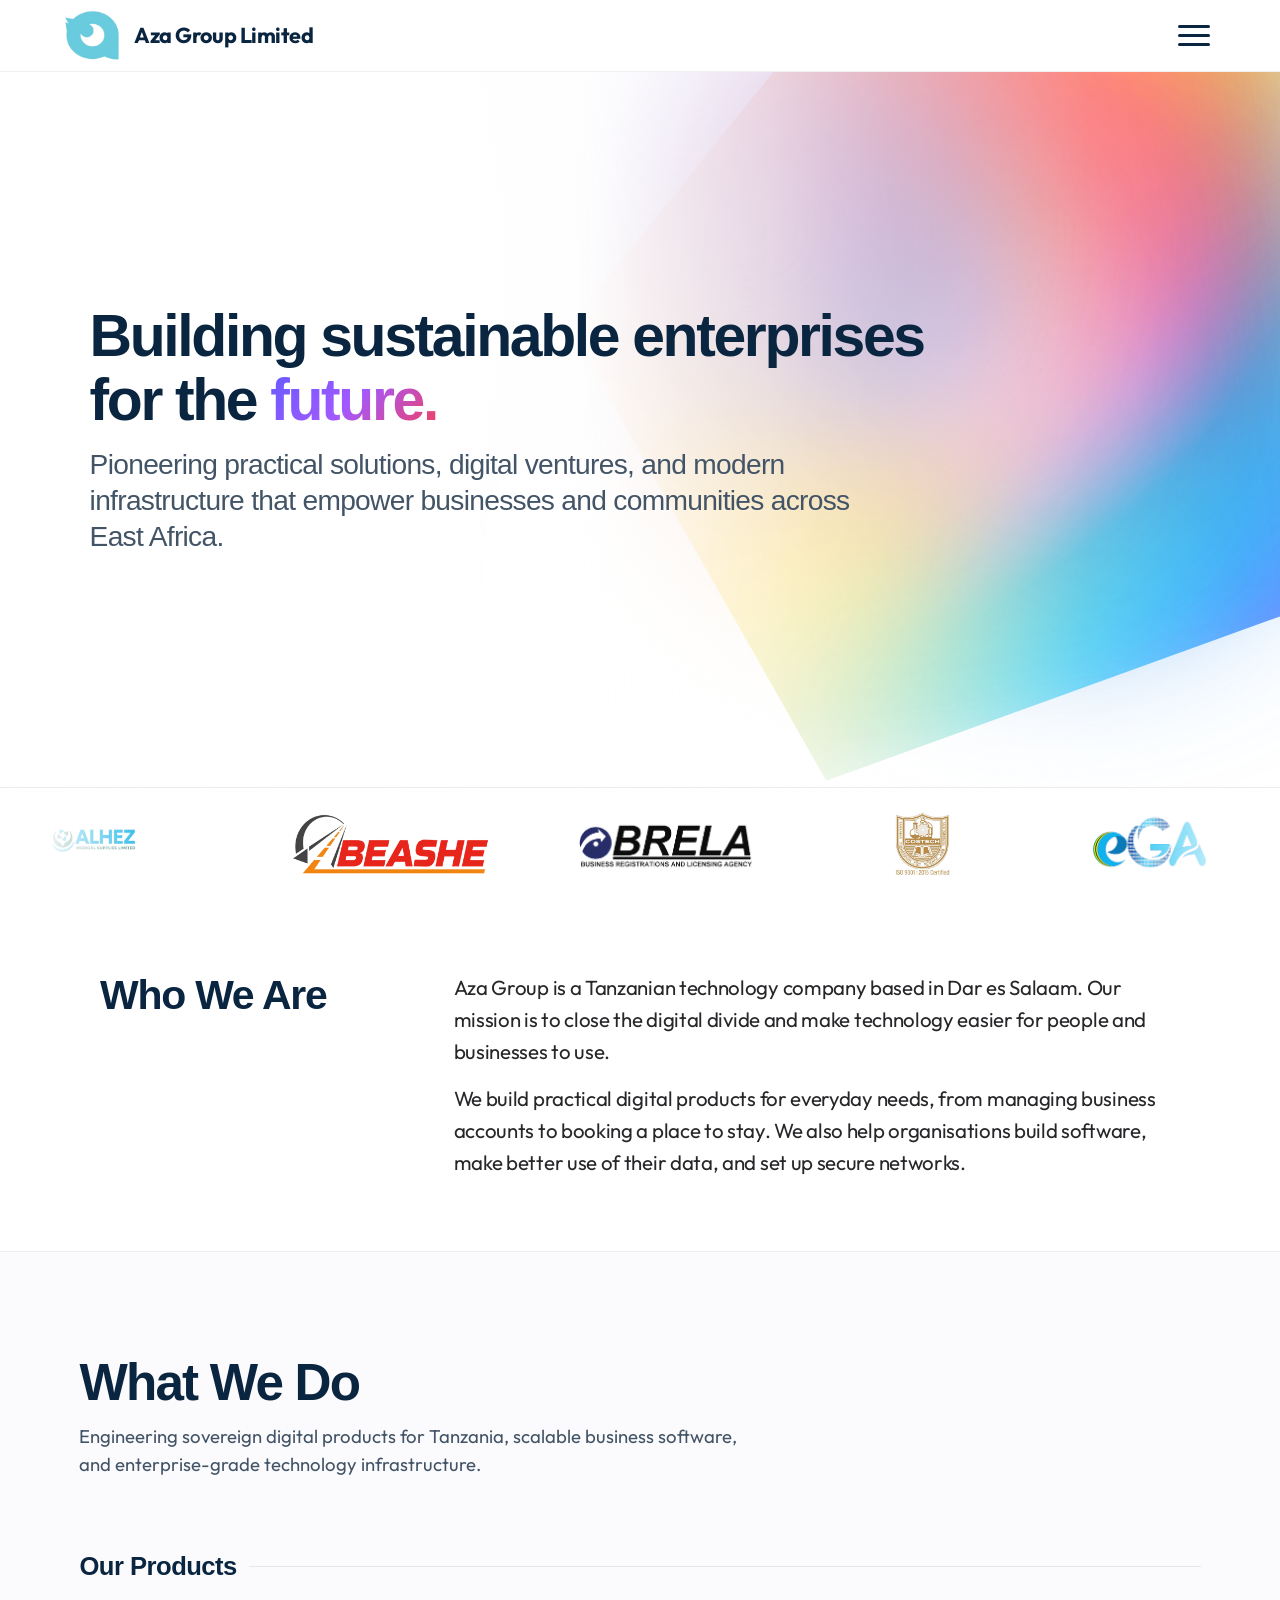
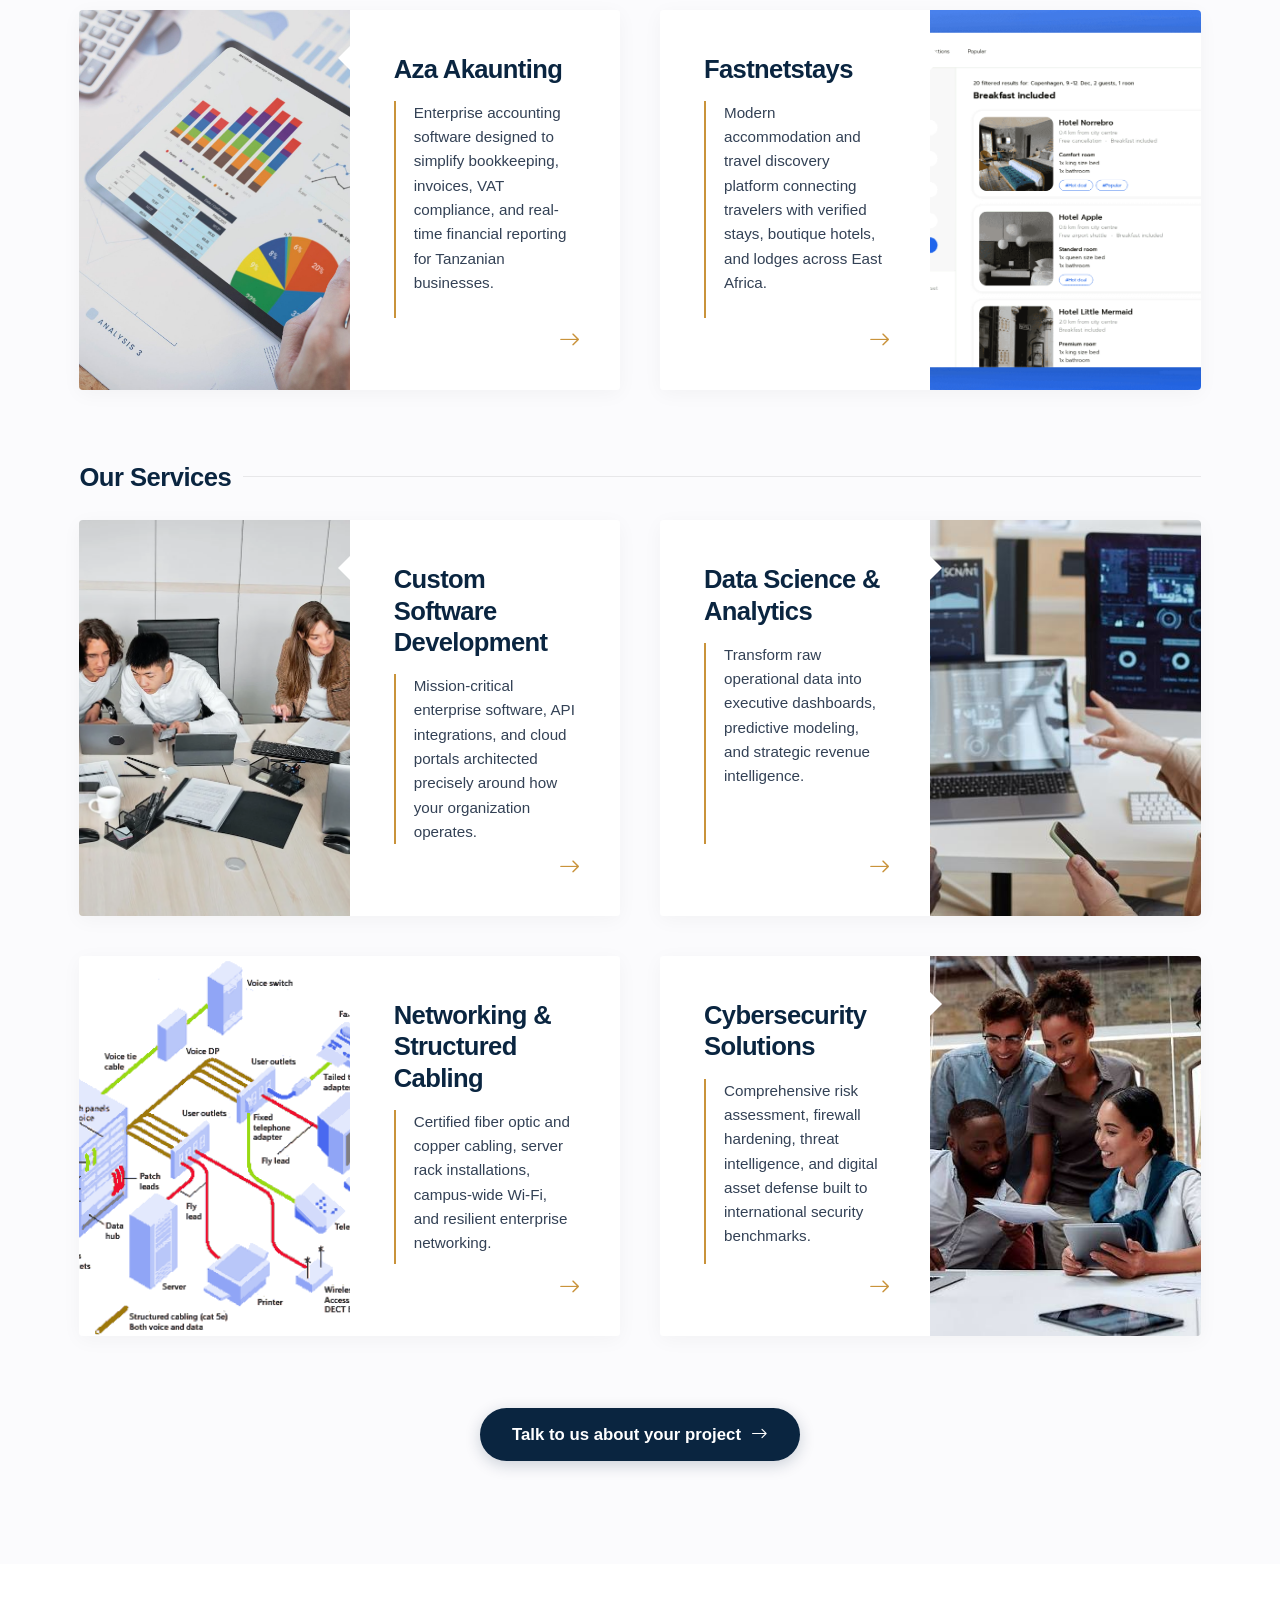
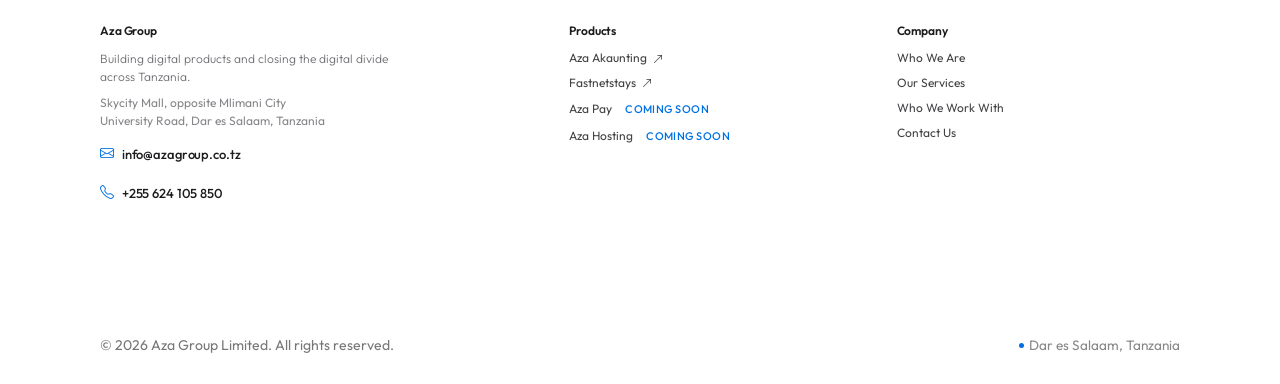
==== commit 3ac318b5: "Revert "Restore black hero carousel with slide indicators and return partners to original section" T" ====
--- a/index.html
+++ b/index.html
@@ -122,7 +122,7 @@
   <!-- Dedicated Custom CSS -->
   <link rel="stylesheet" href="css/style.css?v=exactfit101" />
   <!-- Apple & Stripe Design System for Hero & Polished Interactions -->
-  <link rel="stylesheet" href="css/apple-style.css?v=whoweworkwithrevert1" />
+  <link rel="stylesheet" href="css/apple-style.css?v=sharpfontsallsections1" />
 </head>
 <body>
 
@@ -165,51 +165,133 @@
   </dialog>
 
   <!-- ========================================================
-       HERO BANNER SECTION (Black Slides Carousel + Pinned Logo Strip)
+       APPLE-STYLE STICKY NAVIGATION BAR (STANDALONE TOP HEADER)
        ======================================================== -->
-  <section class="hero-container">
-
-    <!-- Header Navigation (Transparent atop Black Hero) -->
-    <header class="hero-header d-flex justify-content-between align-items-center">
-      <!-- Logo + Brand Name -->
-      <a href="index.html" class="brand-logo" aria-label="Aza Group home">
-        <img src="assert/banner/aza_logo_hero.png" alt="Aza Group" class="hero-brand-image" width="104" height="62" />
-        <span class="brand-name">AZA GROUP</span>
-      </a>
-
-      <!-- Right Header Actions (Clean 3-Bar Hamburger Menu) -->
-      <div class="nav-actions">
-        <button class="menu-hamburger" id="hamburgerBtn" type="button" aria-label="Open Menu" aria-controls="menuOverlay" aria-expanded="false">
-          <span></span>
-          <span></span>
-          <span></span>
-        </button>
-      </div>
-    </header>
-
-    <!-- Main Hero Title Statement with 3 Sliding Texts -->
-    <main class="hero-content">
-      <h1 class="hero-title">
-        <span class="line-1">CLOSING</span>
-        <span class="line-2">THE DIGITAL</span>
-        <span class="line-3">DIVIDE</span>
-      </h1>
-      <p class="hero-subtitle">Engineering sovereign digital infrastructure, fintech, and enterprise software for Tanzania.</p>
-      <a href="#products" class="explore-btn">Explore our products</a>
-    </main>
-
-    <!-- Bottom Slider Navigation & Indicators -->
-    <footer class="hero-footer">
-      <div class="slider-indicators">
-        <span class="slide-number" id="slideIndex">01</span>
-        <div class="slide-progress-line">
-          <div class="progress-bar-inner"></div>
-        </div>
-        <button class="slide-dot active" type="button" data-slide="01" aria-label="Show banner 1" aria-current="true"></button>
-        <button class="slide-dot" type="button" data-slide="02" aria-label="Show banner 2"></button>
-        <button class="slide-dot" type="button" data-slide="03" aria-label="Show banner 3"></button>
-      </div>
-    </footer>
+  <header class="hero-header apple-nav-bar d-flex justify-content-between align-items-center">
+    <!-- Logo + Brand Name -->
+    <a href="index.html" class="brand-logo" aria-label="Aza Group home">
+      <img src="assert/banner/aza_logo_hero.png?v=cyanmark1" alt="Aza Group" class="hero-brand-image" width="310" height="288" />
+      <span class="brand-company-name">Aza Group Limited</span>
+    </a>
+
+    <!-- Right Header Action: Maintained Hamburger Menu (Triple 3-Bar) -->
+    <div class="nav-actions">
+      <button class="menu-hamburger" id="hamburgerBtn" type="button" aria-label="Open Menu" aria-controls="menuOverlay" aria-expanded="false">
+        <span></span>
+        <span></span>
+        <span></span>
+      </button>
+    </div>
+  </header>
+
+  <!-- ========================================================
+       STRIPE-STYLE FULL-HEIGHT HERO SECTION (100vh) WITH GRADIENT MESH
+       ======================================================== -->
+  <section class="hero-container stripe-hero-section">
+
+    <!-- Ambient Stripe-Style Colorful Glow Mesh in Top/Right Corner -->
+    <div class="stripe-mesh-backdrop" aria-hidden="true">
+      <div class="stripe-prism-shape"></div>
+      <div class="stripe-glow-layer stripe-glow-1"></div>
+      <div class="stripe-glow-layer stripe-glow-2"></div>
+      <div class="stripe-glow-layer stripe-glow-3"></div>
+      <div class="stripe-glow-layer stripe-glow-4"></div>
+      <div class="stripe-glow-canvas"></div>
+    </div>
+
+    <!-- Main Content Container (Left-Aligned, Stripe-Inspired) -->
+    <div class="stripe-hero-inner">
+      <div class="stripe-hero-content">
+
+        <!-- Headline: Broad, Conglomerate, Multi-Sector Appeal -->
+        <h1 class="stripe-hero-title">
+          <span class="stripe-title-row-1">Building sustainable enterprises for the <span class="stripe-text-gradient">future.</span></span>
+          <span class="stripe-title-row-2">Pioneering practical solutions, digital ventures, and modern infrastructure that empower businesses and communities across East Africa.</span>
+        </h1>
+
+      </div>
+    </div>
+
+    <!-- Continuous Infinite Moving Partner Logo Strip (Marquee - Integrated into 100vh Hero) -->
+    <div id="partners" class="stripe-partners-marquee-wrapper" aria-label="Our Trusted Partners and Clients">
+      <div class="stripe-partners-marquee-track">
+
+        <!-- Set 1 -->
+        <div class="stripe-marquee-group">
+          <div class="stripe-partner-item" title="Alhez Medical Supplies Limited">
+            <img src="client_logo/alhez_logo.jpeg" alt="Alhez Medical Supplies" loading="eager" />
+          </div>
+          <div class="stripe-partner-item" title="Beashe">
+            <img src="client_logo/beashe.png" alt="Beashe" loading="eager" />
+          </div>
+          <div class="stripe-partner-item" title="BRELA">
+            <img src="client_logo/brelera.png" alt="BRELA" loading="eager" />
+          </div>
+          <div class="stripe-partner-item" title="COSTECH">
+            <img src="client_logo/costech.jpg" alt="COSTECH" loading="eager" />
+          </div>
+          <div class="stripe-partner-item" title="e-Government Authority">
+            <img src="client_logo/ega.png" alt="eGA" loading="eager" />
+          </div>
+          <div class="stripe-partner-item" title="ICT Commission">
+            <img src="client_logo/ict%20commisoni.jpg" alt="ICT Commission" loading="eager" />
+          </div>
+          <div class="stripe-partner-item" title="Jobarn">
+            <img src="client_logo/jobarn%20logo.jpeg" alt="Jobarn" loading="eager" />
+          </div>
+          <div class="stripe-partner-item" title="Parliament of Tanzania">
+            <img src="client_logo/national%20parlimant.jpg" alt="Parliament of Tanzania" loading="eager" />
+          </div>
+          <div class="stripe-partner-item" title="TCRA">
+            <img src="client_logo/tcra.jpg" alt="TCRA" loading="eager" />
+          </div>
+          <div class="stripe-partner-item" title="TRA">
+            <img src="client_logo/tra.png" alt="TRA" loading="eager" />
+          </div>
+          <div class="stripe-partner-item" title="UDOM">
+            <img src="client_logo/udom.png" alt="UDOM" loading="eager" />
+          </div>
+        </div>
+
+        <!-- Set 2 (Duplicate for Seamless Infinite Loop) -->
+        <div class="stripe-marquee-group" aria-hidden="true">
+          <div class="stripe-partner-item" title="Alhez Medical Supplies Limited">
+            <img src="client_logo/alhez_logo.jpeg" alt="Alhez Medical Supplies" loading="lazy" />
+          </div>
+          <div class="stripe-partner-item" title="Beashe">
+            <img src="client_logo/beashe.png" alt="Beashe" loading="lazy" />
+          </div>
+          <div class="stripe-partner-item" title="BRELA">
+            <img src="client_logo/brelera.png" alt="BRELA" loading="lazy" />
+          </div>
+          <div class="stripe-partner-item" title="COSTECH">
+            <img src="client_logo/costech.jpg" alt="COSTECH" loading="lazy" />
+          </div>
+          <div class="stripe-partner-item" title="e-Government Authority">
+            <img src="client_logo/ega.png" alt="eGA" loading="lazy" />
+          </div>
+          <div class="stripe-partner-item" title="ICT Commission">
+            <img src="client_logo/ict%20commisoni.jpg" alt="ICT Commission" loading="lazy" />
+          </div>
+          <div class="stripe-partner-item" title="Jobarn">
+            <img src="client_logo/jobarn%20logo.jpeg" alt="Jobarn" loading="lazy" />
+          </div>
+          <div class="stripe-partner-item" title="Parliament of Tanzania">
+            <img src="client_logo/national%20parlimant.jpg" alt="Parliament of Tanzania" loading="lazy" />
+          </div>
+          <div class="stripe-partner-item" title="TCRA">
+            <img src="client_logo/tcra.jpg" alt="TCRA" loading="lazy" />
+          </div>
+          <div class="stripe-partner-item" title="TRA">
+            <img src="client_logo/tra.png" alt="TRA" loading="lazy" />
+          </div>
+          <div class="stripe-partner-item" title="UDOM">
+            <img src="client_logo/udom.png" alt="UDOM" loading="lazy" />
+          </div>
+        </div>
+
+      </div>
+    </div>
 
   </section>
 
@@ -352,50 +434,6 @@
         </a>
       </div>
 
-    </div>
-  </section>
-
-  <!-- ========================================================
-       SECTION 6: WHO WE WORK WITH (PARTNERS & CLIENTS)
-       ======================================================== -->
-  <section id="partners" class="partners-section" aria-labelledby="partners-heading">
-    <div class="partners-container">
-      <h2 id="partners-heading">Who We Work With</h2>
-      <ul class="partners-grid" aria-label="Our partners">
-        <li class="partners-logo">
-          <img src="client_logo/alhez_logo.jpeg" alt="Alhez Medical Supplies Limited" width="1280" height="328" loading="lazy" decoding="async" />
-        </li>
-        <li class="partners-logo">
-          <img src="client_logo/beashe.png" alt="Beashe" width="717" height="220" loading="lazy" decoding="async" />
-        </li>
-        <li class="partners-logo">
-          <img src="client_logo/brelera.png" alt="Business Registrations and Licensing Agency (BRELA)" width="738" height="258" loading="lazy" decoding="async" />
-        </li>
-        <li class="partners-logo">
-          <img src="client_logo/costech.jpg" alt="Tanzania Commission for Science and Technology (COSTECH)" width="447" height="447" loading="lazy" decoding="async" />
-        </li>
-        <li class="partners-logo">
-          <img src="client_logo/ega.png" alt="e-Government Authority (eGA)" width="246" height="131" loading="lazy" decoding="async" />
-        </li>
-        <li class="partners-logo">
-          <img src="client_logo/ict%20commisoni.jpg" alt="ICT Commission" width="225" height="225" loading="lazy" decoding="async" />
-        </li>
-        <li class="partners-logo">
-          <img src="client_logo/jobarn%20logo.jpeg" alt="Jobarn" width="1181" height="1181" loading="lazy" decoding="async" />
-        </li>
-        <li class="partners-logo">
-          <img src="client_logo/national%20parlimant.jpg" alt="Parliament of Tanzania" width="251" height="291" loading="lazy" decoding="async" />
-        </li>
-        <li class="partners-logo">
-          <img src="client_logo/tcra.jpg" alt="Tanzania Communications Regulatory Authority (TCRA)" width="240" height="192" loading="lazy" decoding="async" />
-        </li>
-        <li class="partners-logo">
-          <img src="client_logo/tra.png" alt="Tanzania Revenue Authority (TRA)" width="208" height="242" loading="lazy" decoding="async" />
-        </li>
-        <li class="partners-logo">
-          <img src="client_logo/udom.png" alt="University of Dodoma" width="447" height="447" loading="lazy" decoding="async" />
-        </li>
-      </ul>
     </div>
   </section>
 
@@ -461,7 +499,7 @@
   <script src="https://code.jquery.com/jquery-3.7.1.min.js"></script>
   <script src="https://cdn.jsdelivr.net/npm/bootstrap@5.3.3/dist/js/bootstrap.bundle.min.js"></script>
   <!-- Dedicated jQuery & Custom JS File -->
-  <script src="js/main.js?v=blackhero1"></script>
+  <script src="js/main.js?v=7"></script>
 
 </body>
 </html>
--- a/css/apple-style.css
+++ b/css/apple-style.css
@@ -202,237 +202,515 @@
 }
 
 /* ==========================================================================
-   3. ORIGINAL BLACK CINEMATIC HERO (WITH 3 SLIDES & MARQUEE)
+   3. STRIPE-STYLE FULL-HEIGHT HERO SECTION (100vh / min-height: 100dvh)
    ========================================================================== */
-.hero-container {
-  --hero-image: url('../assert/banner/banner3.webp');
+.hero-container,
+.stripe-hero-section {
   position: relative !important;
-  width: 100vw !important;
-  height: 100vh !important;
-  min-height: 640px !important;
-  overflow: hidden !important;
+  width: 100% !important;
+  height: calc(100vh - 72px) !important;
+  height: calc(100dvh - 72px) !important;
+  min-height: calc(100vh - 72px) !important;
+  min-height: calc(100dvh - 72px) !important;
+  max-height: calc(100vh - 72px) !important;
+  max-height: calc(100dvh - 72px) !important;
   display: flex !important;
   flex-direction: column !important;
   justify-content: space-between !important;
   align-items: stretch !important;
   padding: 0 !important;
+  background: #ffffff !important;
+  overflow: hidden !important;
+  border: none !important;
+  box-shadow: none !important;
+  color: #1d1d1f !important;
+  box-sizing: border-box !important;
+}
+
+/* 3.1 Stripe Ambient Vibrant Gradient Mesh in Top-Right */
+.stripe-mesh-backdrop {
+  position: absolute;
+  top: 0;
+  right: 0;
+  width: 100%;
+  height: 100%;
+  pointer-events: none;
+  z-index: 1;
+  overflow: hidden;
+}
+
+/* Layered glowing orbs creating the Stripe diagonal prism fold */
+.stripe-prism-shape {
+  position: absolute;
+  top: -15%;
+  right: -5%;
+  width: 60vw;
+  height: 90vh;
   background: linear-gradient(
-      to bottom,
-      rgba(0, 0, 0, 0.75) 0%,
-      rgba(0, 0, 0, 0.45) 38%,
-      rgba(0, 0, 0, 0.92) 100%
-    ),
-    var(--hero-image) center center / cover no-repeat !important;
-  transition: background-image 0.8s ease-in-out !important;
-  color: #ffffff !important;
-  box-sizing: border-box !important;
-}
-
-.hero-container .hero-header {
-  position: relative !important;
-  top: 0 !important;
-  left: 0 !important;
-  right: 0 !important;
-  width: 100% !important;
-  height: 72px !important;
-  padding: 0 clamp(1.2rem, 5vw, 4rem) !important;
-  background: transparent !important;
-  backdrop-filter: none !important;
-  -webkit-backdrop-filter: none !important;
-  border-bottom: none !important;
-  z-index: 30 !important;
-}
-
-.hero-container .brand-company-name,
-.hero-container .brand-name {
-  color: #ffffff !important;
-  font-family: 'Outfit', sans-serif !important;
-  font-size: 1.35rem !important;
-  letter-spacing: 0.3em !important;
-  font-weight: 500 !important;
-  text-transform: uppercase !important;
-}
-
-.hero-container .menu-hamburger span {
-  background-color: #ffffff !important;
-}
-
-.hero-container .menu-hamburger:hover span {
-  background-color: var(--brand-cyan, #00d2ff) !important;
-}
-
-/* Hero Content Area with 3-line statement */
-.hero-container .hero-content {
-  padding: 0 clamp(1.5rem, 5vw, 4rem) !important;
-  margin-top: auto !important;
-  margin-bottom: clamp(16px, 3vh, 32px) !important;
-  z-index: 20 !important;
-  max-width: 900px !important;
-}
-
-.hero-container .hero-title {
-  text-transform: uppercase !important;
-  line-height: 0.96 !important;
-  letter-spacing: -0.015em !important;
+    135deg,
+    #ff3366 0%,
+    #ff6600 25%,
+    #ffcc00 50%,
+    #00ccff 75%,
+    #9933ff 100%
+  );
+  clip-path: polygon(45% 0%, 100% 0%, 100% 85%, 25% 100%, 0% 40%);
+  filter: blur(55px);
+  opacity: 0.85;
+  transform: rotate(-8deg);
+}
+
+.stripe-glow-layer {
+  position: absolute;
+  border-radius: 50%;
+  filter: blur(80px);
+  opacity: 0.85;
+}
+
+.stripe-glow-1 {
+  top: -12%;
+  right: -8%;
+  width: 58vw;
+  height: 60vh;
+  background: radial-gradient(circle, #ff6b4a 0%, #ff2a85 45%, rgba(255, 42, 133, 0) 70%);
+}
+
+.stripe-glow-2 {
+  top: 4%;
+  right: 6%;
+  width: 52vw;
+  height: 52vh;
+  background: radial-gradient(circle, #ffc837 0%, #ff8008 50%, rgba(255, 128, 8, 0) 72%);
+  mix-blend-mode: screen;
+}
+
+.stripe-glow-3 {
+  top: -8%;
+  right: 18%;
+  width: 46vw;
+  height: 50vh;
+  background: radial-gradient(circle, #7928ca 0%, #4338ca 50%, rgba(67, 56, 202, 0) 70%);
+  opacity: 0.6;
+}
+
+.stripe-glow-4 {
+  top: 15%;
+  right: -5%;
+  width: 44vw;
+  height: 48vh;
+  background: radial-gradient(circle, #00d2ff 0%, #0070f3 50%, rgba(0, 112, 243, 0) 70%);
+  mix-blend-mode: overlay;
+  opacity: 0.7;
+}
+
+/* Smooth gradient overlay to ensure crystal clear readability of text on the left */
+.stripe-glow-canvas {
+  position: absolute;
+  inset: 0;
+  background: linear-gradient(
+    90deg,
+    #ffffff 0%,
+    rgba(255, 255, 255, 0.99) 45%,
+    rgba(255, 255, 255, 0.75) 60%,
+    rgba(255, 255, 255, 0.2) 85%,
+    rgba(255, 255, 255, 0.02) 100%
+  );
+}
+
+/* 3.2 Main Stripe Content Area */
+.stripe-hero-inner {
+  position: relative;
+  z-index: 5;
+  width: min(92%, 1320px);
+  margin-inline: auto;
+  padding: 0 clamp(1.2rem, 3vw, 2.5rem);
+  display: flex;
+  align-items: center;
+  flex-grow: 1;
+}
+
+.stripe-hero-content {
+  max-width: 860px;
+  text-align: left;
+}
+
+/* Eyebrow badge matching Stripe's exact styling */
+.stripe-eyebrow {
+  display: inline-flex;
+  align-items: center;
+  margin-bottom: clamp(20px, 2.8vh, 32px);
+}
+
+.stripe-eyebrow-text {
+  font-family: -apple-system, BlinkMacSystemFont, "SF Pro Text", sans-serif;
+  font-size: clamp(0.85rem, 1.05vw, 0.95rem);
+  font-weight: 500;
+  color: #0a2540;
+  letter-spacing: -0.01em;
+}
+
+.stripe-metric-val {
+  color: #425466;
+  font-weight: 400;
+  margin-left: 4px;
+}
+
+/* Stripe Hero Headline */
+.stripe-hero-title {
+  font-family: -apple-system, BlinkMacSystemFont, "SF Pro Display", "SF Pro", "Helvetica Neue", sans-serif !important;
   margin: 0 !important;
   text-align: left !important;
 }
 
-.hero-container .hero-title .line-1 {
-  display: block !important;
-  font-weight: 700 !important;
-  font-size: clamp(2.8rem, 7vw, 6.5rem) !important;
-  color: #ffffff !important;
-}
-
-.hero-container .hero-title .line-2 {
-  display: block !important;
-  font-weight: 300 !important;
-  font-size: clamp(2.8rem, 7vw, 6.5rem) !important;
-  color: #ffffff !important;
-  letter-spacing: 0.01em !important;
-}
-
-.hero-container .hero-title .line-3 {
-  display: block !important;
-  font-weight: 200 !important;
-  font-size: clamp(2.8rem, 7vw, 6.5rem) !important;
-  color: #ffffff !important;
-  letter-spacing: 0.03em !important;
-}
-
-.hero-container .hero-subtitle {
-  color: rgba(255, 255, 255, 0.82) !important;
-  font-family: 'Outfit', sans-serif !important;
-  font-size: clamp(0.95rem, 1.3vw, 1.15rem) !important;
-  font-weight: 300 !important;
-  max-width: 620px !important;
-  margin-top: 14px !important;
-  margin-bottom: 0 !important;
-  line-height: 1.5 !important;
-  letter-spacing: 0.01em !important;
-}
-
-.hero-container .explore-btn {
+.stripe-title-row-1 {
+  display: block;
+  font-size: clamp(2.6rem, 4.6vw, 4.4rem);
+  font-weight: 700;
+  line-height: 1.08;
+  letter-spacing: -0.04em;
+  color: #0a2540;
+  margin-bottom: 16px;
+}
+
+.stripe-title-row-2 {
+  display: block;
+  font-size: clamp(1.25rem, 2.2vw, 2rem);
+  font-weight: 500;
+  line-height: 1.28;
+  letter-spacing: -0.025em;
+  color: #425466;
+  max-width: 760px;
+}
+
+.stripe-title-row-2 sup {
+  font-size: 0.55em;
+  top: -0.6em;
+  color: #635bff;
+}
+
+.stripe-text-gradient {
+  background: linear-gradient(135deg, #635bff 0%, #a259ff 50%, #f43f5e 100%) !important;
+  -webkit-background-clip: text !important;
+  -webkit-text-fill-color: transparent !important;
+  display: inline-block !important;
+}
+
+/* Floating Chat Now Pill Button */
+.stripe-chat-pill {
+  position: absolute;
+  right: clamp(16px, 3vw, 36px);
+  bottom: clamp(75px, 9vh, 90px);
+  z-index: 20;
+  display: inline-flex;
+  align-items: center;
+  justify-content: center;
+  background: #0a2540;
+  color: #ffffff;
+  font-family: -apple-system, BlinkMacSystemFont, "SF Pro Text", sans-serif;
+  font-size: 0.88rem;
+  font-weight: 600;
+  padding: 8px 18px;
+  border-radius: 6px;
+  text-decoration: none;
+  box-shadow: 0 4px 14px rgba(10, 37, 64, 0.25);
+  transition: all 0.2s ease;
+}
+
+.stripe-chat-pill:hover {
+  background: #635bff;
+  color: #ffffff;
+  transform: translateY(-2px);
+  box-shadow: 0 6px 18px rgba(99, 91, 255, 0.35);
+}
+
+/* Stripe Buttons */
+.stripe-cta-group {
+  display: flex !important;
+  align-items: center !important;
+  gap: 16px !important;
+  flex-wrap: wrap !important;
+}
+
+.stripe-btn-primary {
   display: inline-flex !important;
   align-items: center !important;
-  justify-content: center !important;
-  border: 1px solid rgba(255, 255, 255, 0.85) !important;
+  gap: 8px !important;
+  background: #635bff !important;
+  color: #ffffff !important;
+  font-family: -apple-system, BlinkMacSystemFont, "SF Pro Text", sans-serif !important;
+  font-size: 0.96rem !important;
+  font-weight: 600 !important;
+  letter-spacing: -0.01em !important;
+  padding: 11px 22px !important;
   border-radius: 9999px !important;
-  padding: 0.75rem 2.2rem !important;
+  text-decoration: none !important;
+  box-shadow: 0 4px 14px rgba(99, 91, 255, 0.35) !important;
+  transition: all 0.22s ease !important;
+}
+
+.stripe-btn-primary:hover {
+  background: #534be8 !important;
   color: #ffffff !important;
-  font-size: 0.78rem !important;
-  font-weight: 500 !important;
-  letter-spacing: 0.18em !important;
-  text-transform: uppercase !important;
+  transform: translateY(-2px) !important;
+  box-shadow: 0 8px 22px rgba(99, 91, 255, 0.45) !important;
+}
+
+.stripe-btn-primary i {
+  font-size: 11px !important;
+  font-weight: 700 !important;
+  transition: transform 0.2s ease !important;
+}
+
+.stripe-btn-primary:hover i {
+  transform: translateX(3px) !important;
+}
+
+.stripe-btn-secondary {
+  display: inline-flex !important;
+  align-items: center !important;
+  gap: 10px !important;
+  background: #ffffff !important;
+  color: #0a2540 !important;
+  font-family: -apple-system, BlinkMacSystemFont, "SF Pro Text", sans-serif !important;
+  font-size: 0.95rem !important;
+  font-weight: 600 !important;
+  letter-spacing: -0.01em !important;
+  padding: 10px 20px !important;
+  border-radius: 9999px !important;
+  border: 1px solid rgba(10, 37, 64, 0.16) !important;
   text-decoration: none !important;
-  background: rgba(255, 255, 255, 0.08) !important;
-  backdrop-filter: blur(6px) !important;
-  transition: all 0.3s ease !important;
-  margin-top: 18px !important;
-}
-
-.hero-container .explore-btn:hover {
+  box-shadow: 0 2px 6px rgba(0, 0, 0, 0.04) !important;
+  transition: all 0.22s ease !important;
+}
+
+.stripe-btn-secondary:hover {
+  color: #635bff !important;
+  border-color: rgba(99, 91, 255, 0.4) !important;
+  transform: translateY(-2px) !important;
+  box-shadow: 0 4px 14px rgba(0, 0, 0, 0.08) !important;
+}
+
+.stripe-icon-badge {
+  display: inline-flex;
+  align-items: center;
+  justify-content: center;
+}
+
+/* ==========================================================================
+   3.3 STRIPE CONTINUOUS MOVING PARTNER LOGO STRIP (PINNED AT BOTTOM OF 100vh HERO)
+   ========================================================================== */
+.stripe-partners-marquee-wrapper {
+  position: relative !important;
+  z-index: 10 !important;
+  display: block !important;
+  width: 100% !important;
   background: #ffffff !important;
-  color: #000000 !important;
-  border-color: #ffffff !important;
-  transform: translateY(-2px) !important;
-  box-shadow: 0 6px 20px rgba(0, 0, 0, 0.3) !important;
-}
-
-/* Slider Indicators */
-.hero-container .hero-footer {
-  padding: 0 clamp(1.5rem, 5vw, 4rem) 16px !important;
+  border-top: 1px solid rgba(0, 0, 0, 0.08) !important;
+  padding: clamp(16px, 2.2vh, 28px) 0 !important;
+  overflow: hidden !important;
+  user-select: none !important;
+  box-sizing: border-box !important;
+  margin-top: auto !important;
+  flex-shrink: 0 !important;
+}
+
+/* Fade gradients at the left and right edges */
+.stripe-partners-marquee-wrapper::before,
+.stripe-partners-marquee-wrapper::after {
+  content: "";
+  position: absolute;
+  top: 0;
+  bottom: 0;
+  width: clamp(80px, 12vw, 160px);
+  z-index: 10;
+  pointer-events: none;
+}
+
+.stripe-partners-marquee-wrapper::before {
+  left: 0;
+  background: linear-gradient(to right, #ffffff 25%, rgba(255, 255, 255, 0) 100%);
+}
+
+.stripe-partners-marquee-wrapper::after {
+  right: 0;
+  background: linear-gradient(to left, #ffffff 25%, rgba(255, 255, 255, 0) 100%);
+}
+
+.stripe-partners-marquee-track {
   display: flex !important;
-  justify-content: flex-start !important;
+  width: max-content !important;
   align-items: center !important;
-  z-index: 25 !important;
-  margin-top: auto !important;
-}
-
-.hero-container .slider-indicators {
+  animation: stripeMarqueeScroll 28s linear infinite !important;
+  will-change: transform;
+}
+
+.stripe-partners-marquee-wrapper:hover .stripe-partners-marquee-track {
+  animation-play-state: paused !important;
+}
+
+.stripe-marquee-group {
   display: flex !important;
   align-items: center !important;
-  gap: 1.2rem !important;
-}
-
-.hero-container .slide-number {
-  font-size: 0.78rem !important;
-  font-weight: 600 !important;
-  letter-spacing: 0.1em !important;
-  color: #ffffff !important;
-  opacity: 0.9 !important;
-}
-
-.hero-container .slide-progress-line {
-  width: 44px !important;
-  height: 1.5px !important;
-  background: rgba(255, 255, 255, 0.35) !important;
-  position: relative !important;
-  overflow: hidden !important;
-}
-
-.hero-container .progress-bar-inner {
-  height: 100% !important;
-  width: 33.33% !important;
-  background: #ffffff !important;
-  transition: width 0.4s ease !important;
-}
-
-.hero-container .slide-dot {
-  width: 8px !important;
-  height: 8px !important;
-  border-radius: 50% !important;
-  background: rgba(255, 255, 255, 0.35) !important;
-  border: none !important;
-  padding: 0 !important;
-  cursor: pointer !important;
-  transition: all 0.3s ease !important;
-}
-
-.hero-container .slide-dot.active {
-  background: #ffffff !important;
-  transform: scale(1.3) !important;
-}
-
-/* Responsive adjustment for Mobile screens */
+  gap: clamp(56px, 7vw, 110px) !important;
+  padding-right: clamp(56px, 7vw, 110px) !important;
+  flex-shrink: 0 !important;
+}
+
+.stripe-partner-item {
+  display: flex !important;
+  align-items: center !important;
+  justify-content: center !important;
+  height: 72px !important;
+  min-width: 140px !important;
+  flex-shrink: 0 !important;
+  opacity: 0.95 !important;
+  transition: all 0.28s cubic-bezier(0.16, 1, 0.3, 1) !important;
+}
+
+.stripe-partner-item:hover {
+  opacity: 1 !important;
+  transform: translateY(-2px) scale(1.08) !important;
+}
+
+.stripe-partner-item img {
+  max-height: 64px !important;
+  max-width: 200px !important;
+  width: auto !important;
+  height: auto !important;
+  object-fit: contain !important;
+  display: block !important;
+  mix-blend-mode: multiply !important;
+}
+
+@keyframes stripeMarqueeScroll {
+  0% {
+    transform: translate3d(0, 0, 0);
+  }
+  100% {
+    transform: translate3d(-50%, 0, 0);
+  }
+}
+
+/* Responsive adjustment for Mobile & Tablet screens */
 @media (max-width: 900px) {
-  .hero-container {
-    height: 100vh !important;
-    height: 100dvh !important;
-    min-height: 100dvh !important;
-  }
-
-  .hero-container .hero-header {
-    height: 64px !important;
-    padding: 0 1.25rem !important;
-  }
-
-  .hero-container .hero-content {
-    padding: 0 1.25rem !important;
-    margin-bottom: 24px !important;
-  }
-
-  .hero-container .hero-title .line-1,
-  .hero-container .hero-title .line-2,
-  .hero-container .hero-title .line-3 {
-    font-size: clamp(2.3rem, 10vw, 3.8rem) !important;
-    line-height: 0.98 !important;
-  }
-
-  .hero-container .hero-subtitle {
-    font-size: 0.95rem !important;
-    margin-top: 12px !important;
-  }
-
-  .hero-container .explore-btn {
-    padding: 0.65rem 1.8rem !important;
-    font-size: 0.72rem !important;
-    margin-top: 16px !important;
-  }
-
-  .hero-container .hero-footer {
-    padding: 0 1.25rem 24px !important;
+  .hero-container,
+  .stripe-hero-section {
+    position: relative !important;
+    height: calc(100vh - 72px) !important;
+    height: calc(100dvh - 72px) !important;
+    min-height: calc(100vh - 72px) !important;
+    min-height: calc(100dvh - 72px) !important;
+    max-height: calc(100vh - 72px) !important;
+    max-height: calc(100dvh - 72px) !important;
+    display: flex !important;
+    flex-direction: column !important;
+    justify-content: space-between !important;
+    padding: 0 !important;
+    margin: 0 !important;
+    overflow: hidden !important;
+    box-sizing: border-box !important;
+  }
+
+  .stripe-hero-inner {
+    width: 100% !important;
+    padding: 0 1.5rem !important;
+    flex: 1 1 auto !important;
+    min-height: 0 !important;
+    display: flex !important;
+    align-items: center !important;
+    justify-content: flex-start !important;
+    box-sizing: border-box !important;
+  }
+
+  .stripe-hero-content {
+    max-width: 100% !important;
+  }
+
+  .stripe-hero-title {
+    margin: 0 !important;
+  }
+
+  .stripe-title-row-1 {
+    font-size: clamp(2rem, 7.5vw, 2.75rem) !important;
+    font-weight: 700 !important;
+    line-height: 1.1 !important;
+    letter-spacing: -0.035em !important;
+    color: #0a2540 !important;
+    margin-bottom: 12px !important;
+    -webkit-font-smoothing: antialiased !important;
+    -moz-osx-font-smoothing: grayscale !important;
+    text-rendering: optimizeLegibility !important;
+  }
+
+  .stripe-title-row-2 {
+    display: block !important;
+    font-size: clamp(0.98rem, 3.5vw, 1.15rem) !important;
+    font-weight: 500 !important;
+    line-height: 1.4 !important;
+    letter-spacing: -0.015em !important;
+    color: #334155 !important; /* Higher contrast dark slate for maximum sharpness on mobile */
+    margin-top: 0 !important;
+    max-width: 100% !important;
+    -webkit-font-smoothing: antialiased !important;
+    -moz-osx-font-smoothing: grayscale !important;
+    text-rendering: optimizeLegibility !important;
+  }
+  
+  .stripe-glow-canvas {
+    background: linear-gradient(
+      180deg,
+      rgba(255, 255, 255, 0.95) 0%,
+      rgba(255, 255, 255, 0.9) 55%,
+      #ffffff 100%
+    );
+  }
+
+  .stripe-prism-shape {
+    width: 95vw !important;
+    height: 70vh !important;
+    top: -10% !important;
+    right: -20% !important;
+    filter: blur(45px) !important;
+    opacity: 0.75 !important;
+  }
+
+  .stripe-glow-1 {
+    width: 95vw;
+    height: 48vh;
+    top: -5%;
+    right: -12%;
+  }
+
+  .stripe-glow-2 {
+    width: 85vw;
+    height: 42vh;
+  }
+
+  .stripe-partners-marquee-wrapper {
+    padding: clamp(12px, 1.8vh, 18px) 0 !important;
+    margin-top: auto !important;
+    flex-shrink: 0 !important;
+    border-top: 1px solid rgba(0, 0, 0, 0.08) !important;
+    box-sizing: border-box !important;
+  }
+
+  .stripe-partners-marquee-track {
+    animation-duration: 25s;
+  }
+
+  .stripe-marquee-group {
+    gap: 48px !important;
+    padding-right: 48px !important;
+  }
+
+  .stripe-partner-item {
+    height: 48px !important;
+    min-width: 95px !important;
+  }
+
+  .stripe-partner-item img {
+    max-height: 42px !important;
+    max-width: 135px !important;
   }
 }
 
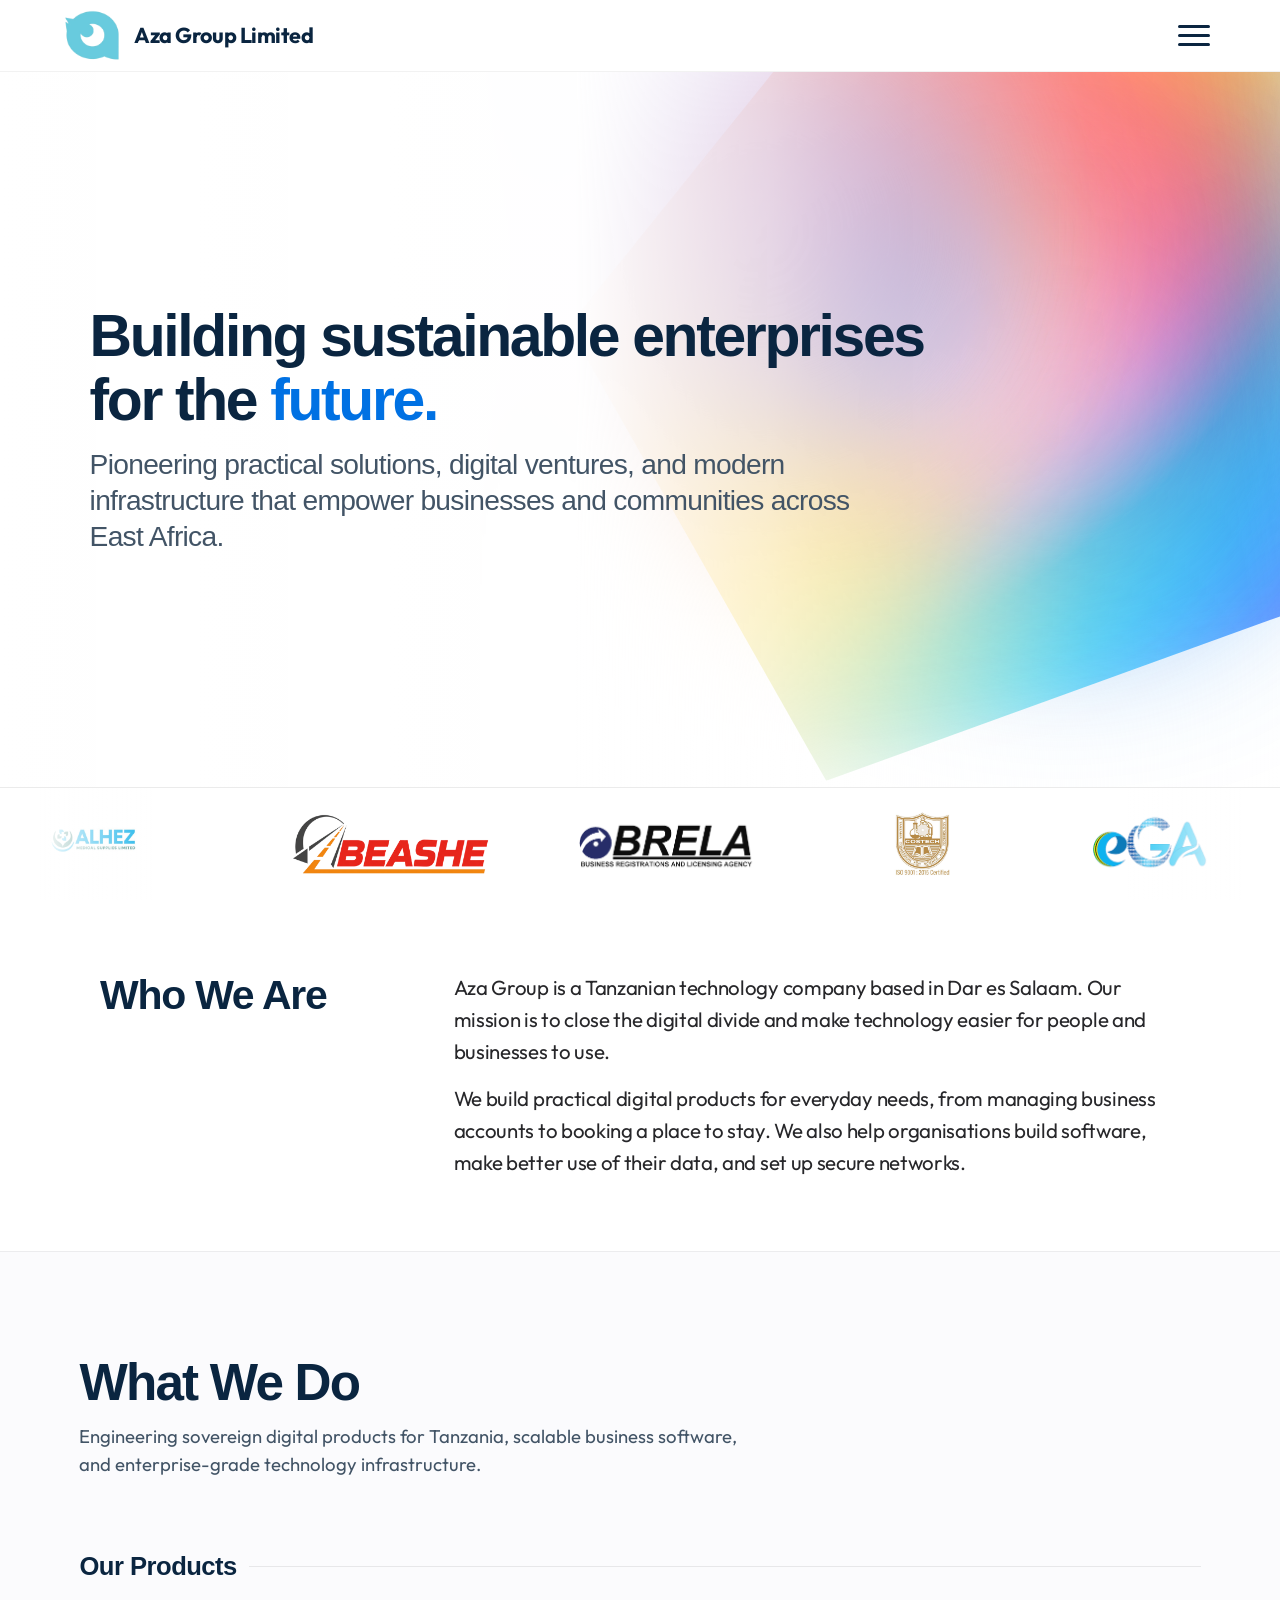
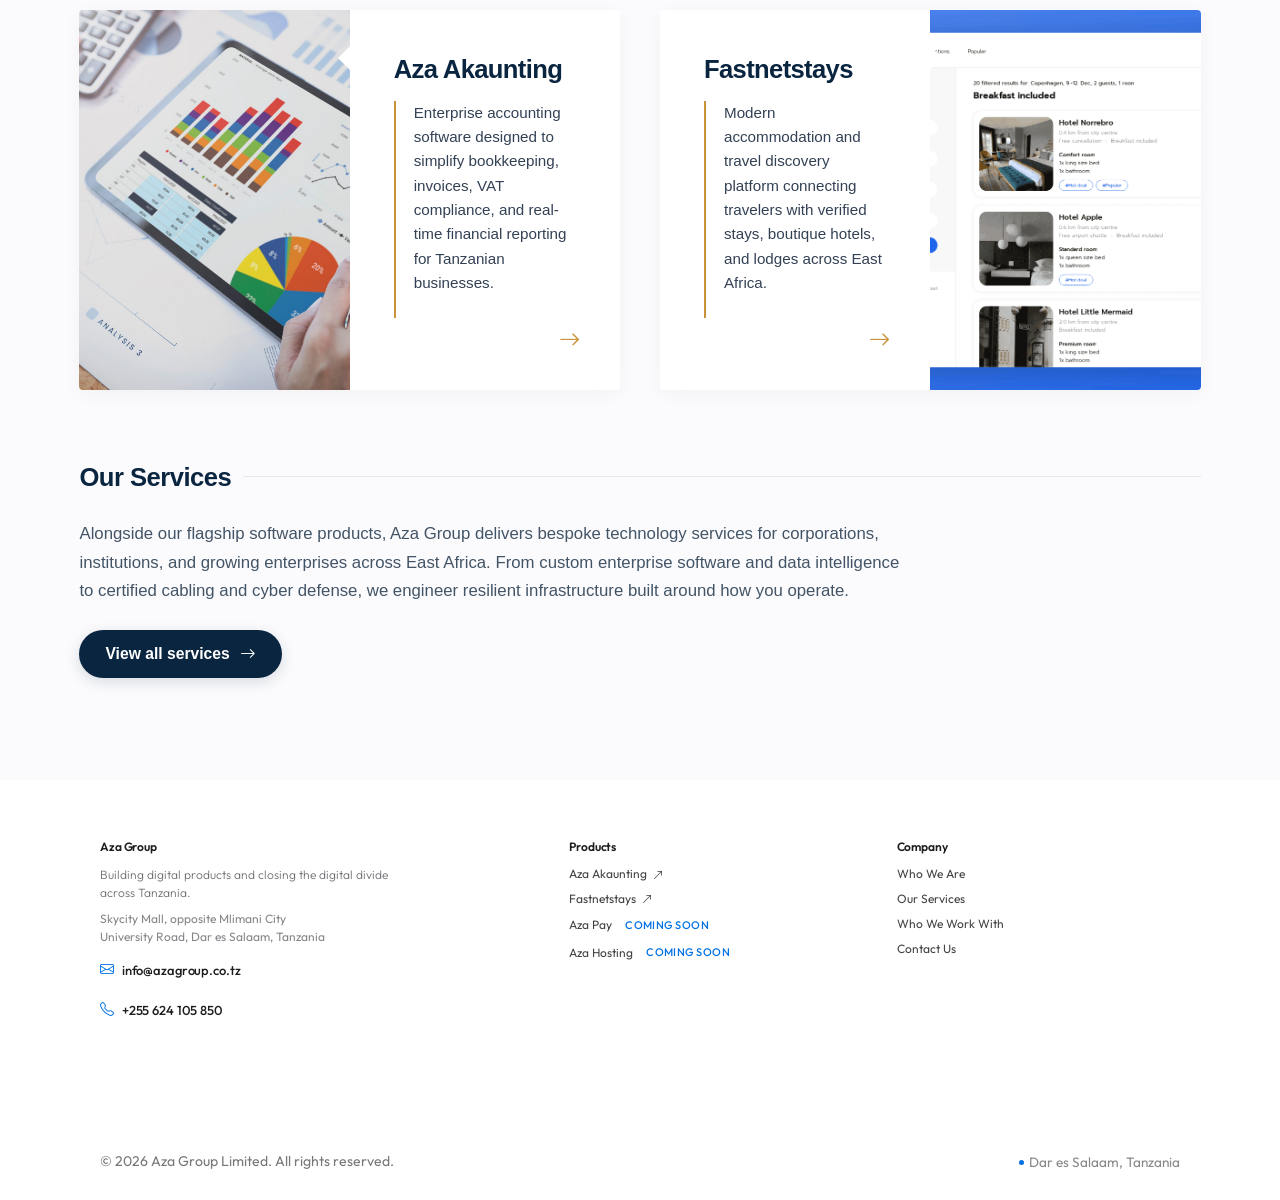
==== commit fc696d31: "final deploy" ====
--- a/index.html
+++ b/index.html
@@ -140,7 +140,7 @@
             <a href="#who-we-are">Who We Are</a>
             <a href="#what-we-do">What We Do</a>
             <a href="#products">Our Products</a>
-            <a href="#services">Our Services</a>
+            <a href="services.html">Our Services</a>
             <a href="#partners">Our Partners</a>
             <a href="contact.html">Contact Us</a>
           </div>
@@ -358,78 +358,11 @@
       <!-- Group 2: Services -->
       <div class="tata-category-group" id="services">
         <h3 class="tata-category-title">Our Services</h3>
-        <div class="tata-verticals-grid">
-
-          <!-- Service 1: Custom Software (Split Card with banner3.webp) -->
-          <article class="tata-vertical-card tata-card-split">
-            <div class="tata-card-media">
-              <img src="assert/banner/banner3.webp" alt="Software engineering and technology architecture" loading="lazy" />
-            </div>
-            <div class="tata-card-body tata-card-white tata-notch-left">
-              <h4 class="tata-card-title">Custom Software Development</h4>
-              <p class="tata-card-desc">
-                Mission-critical enterprise software, API integrations, and cloud portals architected precisely around how your organization operates.
-              </p>
-              <a href="contact.html?service=software" class="tata-card-arrow-btn" aria-label="Learn about software development">
-                <i class="bi bi-arrow-right" aria-hidden="true"></i>
-              </a>
-            </div>
-          </article>
-
-          <!-- Service 2: Data Science (Split Card with Data_Analytics_vs_Data_Science1900x930.jpg) -->
-          <article class="tata-vertical-card tata-card-split tata-reverse-order">
-            <div class="tata-card-body tata-card-white tata-notch-right">
-              <h4 class="tata-card-title">Data Science &amp; Analytics</h4>
-              <p class="tata-card-desc">
-                Transform raw operational data into executive dashboards, predictive modeling, and strategic revenue intelligence.
-              </p>
-              <a href="contact.html?service=analytics" class="tata-card-arrow-btn" aria-label="Learn about analytics">
-                <i class="bi bi-arrow-right" aria-hidden="true"></i>
-              </a>
-            </div>
-            <div class="tata-card-media">
-              <img src="assert/banner/Data_Analytics_vs_Data_Science1900x930.jpg" alt="Data analytics, visualization, and data science" loading="lazy" />
-            </div>
-          </article>
-
-          <!-- Service 3: Networking & Cabling (Split Card with networkin and cabling.png) -->
-          <article class="tata-vertical-card tata-card-split">
-            <div class="tata-card-media">
-              <img src="assert/banner/networkin%20and%20cabling.png" alt="Structured cabling, fiber optic, and server networking" loading="lazy" />
-            </div>
-            <div class="tata-card-body tata-card-white tata-notch-left">
-              <h4 class="tata-card-title">Networking &amp; Structured Cabling</h4>
-              <p class="tata-card-desc">
-                Certified fiber optic and copper cabling, server rack installations, campus-wide Wi-Fi, and resilient enterprise networking.
-              </p>
-              <a href="contact.html?service=networking" class="tata-card-arrow-btn" aria-label="Learn about networking">
-                <i class="bi bi-arrow-right" aria-hidden="true"></i>
-              </a>
-            </div>
-          </article>
-
-          <!-- Service 4: Cybersecurity (Split Card with aza_banner.jpg) -->
-          <article class="tata-vertical-card tata-card-split tata-reverse-order">
-            <div class="tata-card-body tata-card-white tata-notch-right">
-              <h4 class="tata-card-title">Cybersecurity Solutions</h4>
-              <p class="tata-card-desc">
-                Comprehensive risk assessment, firewall hardening, threat intelligence, and digital asset defense built to international security benchmarks.
-              </p>
-              <a href="contact.html?service=cybersecurity" class="tata-card-arrow-btn" aria-label="Learn about cybersecurity">
-                <i class="bi bi-arrow-right" aria-hidden="true"></i>
-              </a>
-            </div>
-            <div class="tata-card-media">
-              <img src="assert/banner/aza_banner.jpg" alt="Cybersecurity defense and network protection" loading="lazy" />
-            </div>
-          </article>
-
-        </div>
-      </div>
-
-      <div class="tata-bottom-cta">
-        <a class="tata-main-cta-link" href="contact.html">
-          <span>Talk to us about your project</span>
+        <p class="tata-category-desc">
+          Alongside our flagship software products, Aza Group delivers bespoke technology services for corporations, institutions, and growing enterprises across East Africa. From custom enterprise software and data intelligence to certified cabling and cyber defense, we engineer resilient infrastructure built around how you operate.
+        </p>
+        <a href="services.html" class="services-clean-link">
+          <span>View all services</span>
           <i class="bi bi-arrow-right" aria-hidden="true"></i>
         </a>
       </div>
@@ -476,7 +409,7 @@
           <h2 id="footer-company" class="footer-col-title">Company</h2>
           <ul class="footer-links">
             <li><a href="#who-we-are">Who We Are</a></li>
-            <li><a href="#services">Our Services</a></li>
+            <li><a href="services.html">Our Services</a></li>
             <li><a href="#partners">Who We Work With</a></li>
             <li><a href="contact.html">Contact Us</a></li>
           </ul>
--- a/css/apple-style.css
+++ b/css/apple-style.css
@@ -389,9 +389,10 @@
 }
 
 .stripe-text-gradient {
-  background: linear-gradient(135deg, #635bff 0%, #a259ff 50%, #f43f5e 100%) !important;
-  -webkit-background-clip: text !important;
-  -webkit-text-fill-color: transparent !important;
+  color: #0071e3 !important;
+  background: none !important;
+  -webkit-background-clip: unset !important;
+  -webkit-text-fill-color: #0071e3 !important;
   display: inline-block !important;
 }
 
@@ -1005,63 +1006,223 @@
   border: 1px solid rgba(0, 0, 0, 0.06);
 }
 
-.tata-bottom-cta {
-  margin-top: clamp(48px, 6vw, 72px);
-  text-align: center;
-}
-
-.tata-main-cta-link {
+/* Clean & Minimal Services Block on Index */
+.tata-category-desc {
+  font-family: -apple-system, BlinkMacSystemFont, "SF Pro Text", sans-serif;
+  font-size: clamp(1.05rem, 1.25vw, 1.15rem);
+  line-height: 1.7;
+  color: #425466;
+  max-width: 820px;
+  margin: 0 0 24px 0;
+}
+
+.services-clean-action {
+  margin-top: 12px;
+}
+
+.services-clean-link {
   display: inline-flex;
   align-items: center;
   gap: 10px;
   background: #0a2540;
   color: #ffffff;
   font-family: -apple-system, BlinkMacSystemFont, "SF Pro Text", sans-serif;
-  font-size: 1.05rem;
+  font-size: 0.98rem;
   font-weight: 600;
-  padding: 14px 32px;
+  padding: 12px 26px;
   border-radius: 9999px;
   text-decoration: none;
-  box-shadow: 0 4px 16px rgba(10, 37, 64, 0.2);
   transition: all 0.25s ease;
-}
-
-.tata-main-cta-link:hover {
-  background: #635bff;
+  box-shadow: 0 4px 14px rgba(10, 37, 64, 0.15);
+}
+
+.services-clean-link:hover {
+  background: #0071e3;
   color: #ffffff;
   transform: translateY(-2px);
-  box-shadow: 0 8px 24px rgba(99, 91, 255, 0.35);
-}
-
-.tata-main-cta-link i {
+  box-shadow: 0 6px 20px rgba(0, 113, 227, 0.3);
+}
+
+.services-clean-link i {
   transition: transform 0.2s ease;
 }
 
-.tata-main-cta-link:hover i {
+.services-clean-link:hover i {
   transform: translateX(4px);
+}
+
+/* Services Dedicated Page Professional CTA */
+.services-footer-cta {
+  margin-top: clamp(64px, 8vw, 96px);
+  padding-top: 48px;
+  border-top: 1px solid rgba(0, 0, 0, 0.08);
+}
+
+.services-cta-inner {
+  background: #ffffff;
+  border: 1px solid rgba(10, 37, 64, 0.09);
+  border-radius: 12px;
+  padding: clamp(32px, 4vw, 44px) clamp(28px, 4vw, 48px);
+  display: flex;
+  align-items: center;
+  justify-content: space-between;
+  gap: 28px;
+  box-shadow: 0 4px 20px rgba(0, 0, 0, 0.03);
+}
+
+.services-cta-heading {
+  font-family: -apple-system, BlinkMacSystemFont, "SF Pro Display", sans-serif;
+  font-size: clamp(1.35rem, 2vw, 1.7rem);
+  font-weight: 700;
+  letter-spacing: -0.025em;
+  color: #0a2540;
+  margin: 0 0 6px 0;
+}
+
+.services-cta-sub {
+  font-family: -apple-system, BlinkMacSystemFont, "SF Pro Text", sans-serif;
+  font-size: 0.98rem;
+  color: #425466;
+  margin: 0;
+}
+
+.services-primary-btn {
+  display: inline-flex;
+  align-items: center;
+  gap: 10px;
+  background: #0a2540;
+  color: #ffffff;
+  font-family: -apple-system, BlinkMacSystemFont, "SF Pro Text", sans-serif;
+  font-size: 0.96rem;
+  font-weight: 600;
+  padding: 13px 28px;
+  border-radius: 8px;
+  text-decoration: none;
+  white-space: nowrap;
+  flex-shrink: 0;
+  transition: all 0.2s cubic-bezier(0.16, 1, 0.3, 1);
+  box-shadow: 0 2px 8px rgba(10, 37, 64, 0.12);
+}
+
+.services-primary-btn:hover {
+  background: #0071e3;
+  color: #ffffff;
+  transform: translateY(-1px);
+  box-shadow: 0 6px 18px rgba(0, 113, 227, 0.25);
+}
+
+.services-primary-btn i {
+  transition: transform 0.2s ease;
+  font-size: 1rem;
+}
+
+.services-primary-btn:hover i {
+  transform: translateX(4px);
+}
+
+@media (max-width: 768px) {
+  .services-cta-inner {
+    flex-direction: column;
+    align-items: flex-start;
+    padding: 28px 20px;
+  }
+  
+  .services-primary-btn {
+    width: 100%;
+    justify-content: center;
+  }
 }
 
 @media (max-width: 992px) {
   .tata-verticals-grid {
-    grid-template-columns: 1fr;
+    grid-template-columns: repeat(2, 1fr);
+    gap: 16px;
+  }
+
+  .tata-vertical-card {
+    min-height: auto;
   }
 
   .tata-card-split {
     grid-template-columns: 1fr;
+    display: flex;
+    flex-direction: column;
   }
 
   .tata-card-media {
-    height: 240px;
+    height: 140px;
+    width: 100%;
   }
 
   .tata-reverse-order {
     display: flex;
-    flex-direction: column-reverse;
+    flex-direction: column;
+  }
+
+  .tata-card-body {
+    padding: 16px 14px 44px 14px;
+  }
+
+  .tata-card-title {
+    font-size: 1.05rem;
+    margin-bottom: 8px;
+    line-height: 1.25;
+  }
+
+  .tata-card-desc {
+    font-size: 0.82rem;
+    line-height: 1.45;
+    margin-bottom: 8px;
+    padding-left: 10px;
+    border-left-width: 2px;
+  }
+
+  .tata-card-arrow-btn {
+    bottom: 10px;
+    right: 10px;
+    width: 32px;
+    height: 32px;
+    font-size: 1.1rem;
   }
 
   .tata-notch-left::before,
   .tata-notch-right::after {
     display: none;
+  }
+}
+
+@media (max-width: 576px) {
+  .tata-verticals-grid {
+    grid-template-columns: repeat(2, 1fr) !important;
+    gap: 12px !important;
+  }
+
+  .tata-card-media {
+    height: 110px !important;
+  }
+
+  .tata-card-body {
+    padding: 12px 10px 40px 10px !important;
+  }
+
+  .tata-card-title {
+    font-size: 0.95rem !important;
+    margin-bottom: 6px !important;
+    line-height: 1.2 !important;
+  }
+
+  .tata-card-desc {
+    font-size: 0.75rem !important;
+    line-height: 1.35 !important;
+    padding-left: 8px !important;
+  }
+
+  .tata-card-arrow-btn {
+    bottom: 8px !important;
+    right: 8px !important;
+    width: 28px !important;
+    height: 28px !important;
+    font-size: 1rem !important;
   }
 }
 
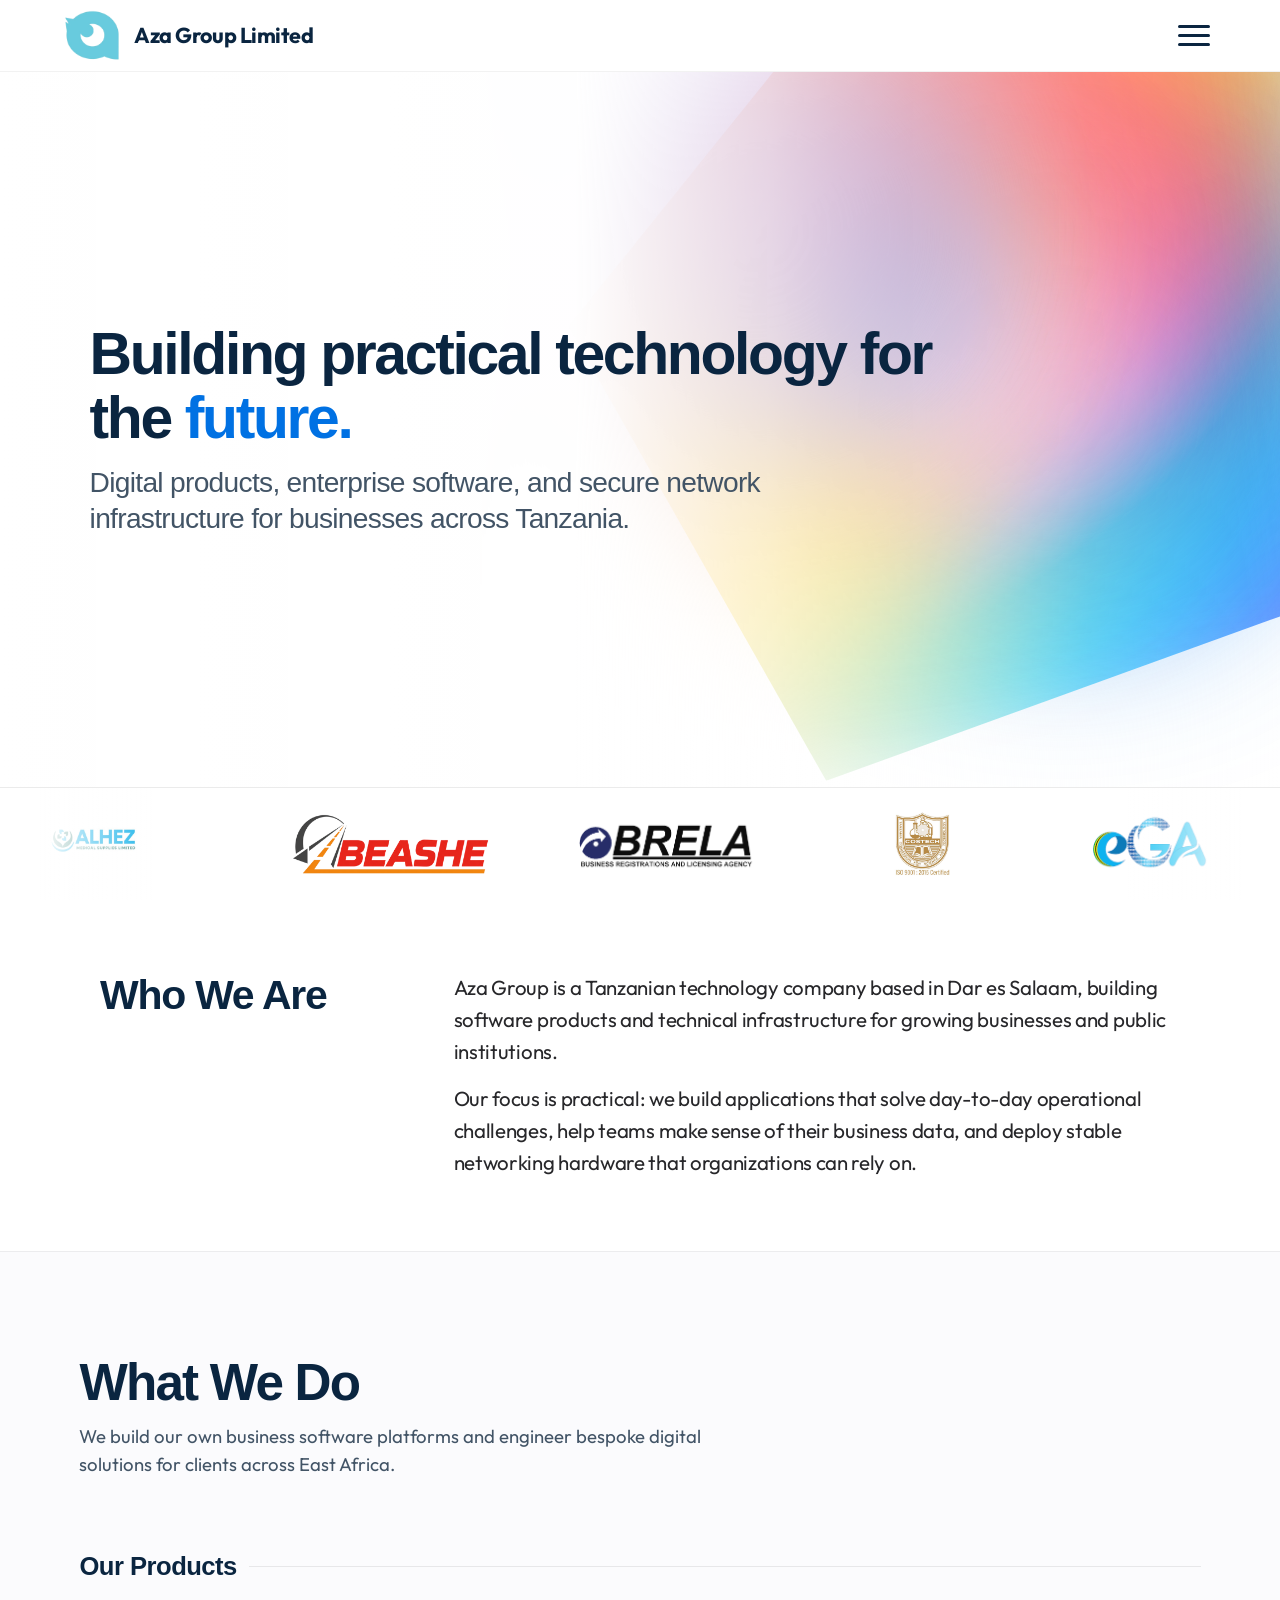
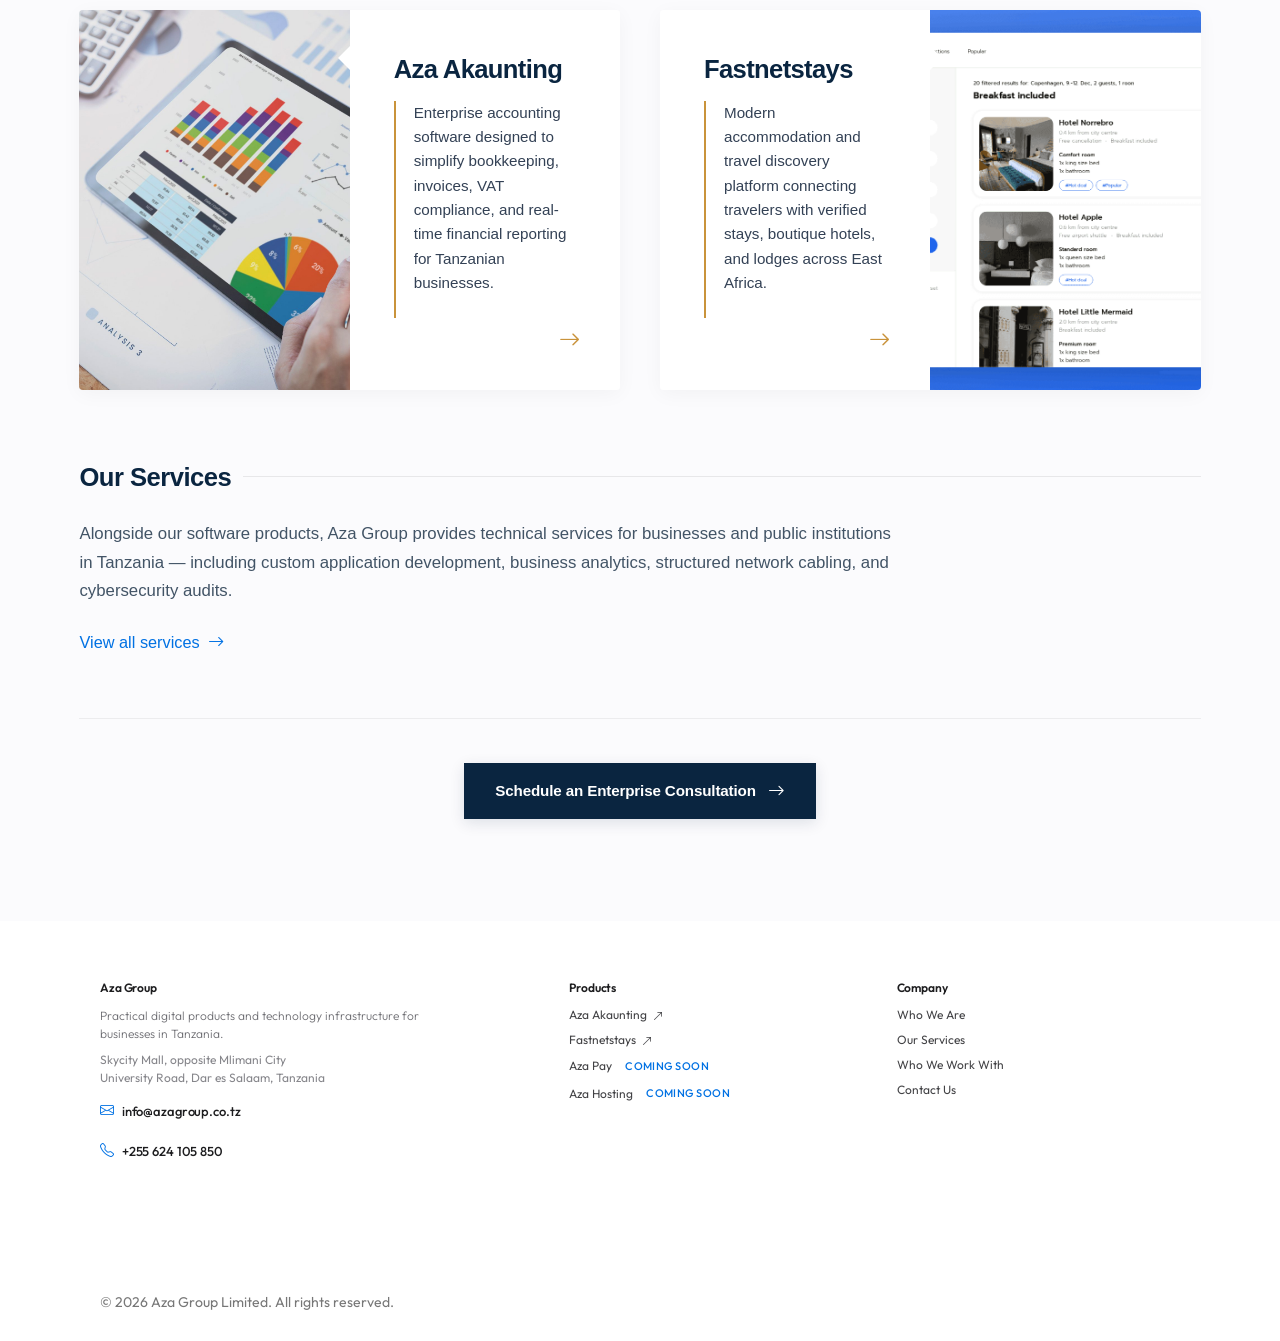
==== commit 290e382a: "late ninght id for the sleeps" ====
--- a/index.html
+++ b/index.html
@@ -3,8 +3,8 @@
 <head>
   <meta charset="UTF-8" />
   <meta name="viewport" content="width=device-width, initial-scale=1.0" />
-  <title>Aza Group | Sovereign Digital Products &amp; Enterprise Technology Tanzania</title>
-  <meta name="description" content="Aza Group is a leading Tanzanian technology company building sovereign digital products, enterprise accounting software (Aza Akaunting), custom development, analytics, and infrastructure." />
+  <title>Aza Group | Digital Products &amp; Enterprise Technology Tanzania</title>
+  <meta name="description" content="Aza Group is a Tanzanian technology company building software products, enterprise accounting systems (Aza Akaunting), custom development, analytics, and infrastructure." />
   <meta name="keywords" content="Aza Group, Aza Group Tanzania, Aza Akaunting, Fastnetstays, Aza Pay, enterprise software Dar es Salaam, IT company Tanzania, digital transformation, network cabling, cybersecurity Tanzania" />
   <meta name="author" content="Aza Group Limited" />
   <meta name="robots" content="index, follow, max-image-preview:large, max-snippet:-1, max-video-preview:-1" />
@@ -16,22 +16,22 @@
   <!-- Open Graph / Facebook -->
   <meta property="og:type" content="website" />
   <meta property="og:url" content="https://azagroup.co.tz/" />
-  <meta property="og:title" content="Aza Group | Sovereign Digital Products &amp; Enterprise Technology Tanzania" />
-  <meta property="og:description" content="Aza Group builds sovereign digital products, custom enterprise software, and infrastructure that keep your credibility intact." />
+  <meta property="og:title" content="Aza Group | Digital Products &amp; Enterprise Technology Tanzania" />
+  <meta property="og:description" content="Aza Group builds business software products, custom development, and reliable technology infrastructure." />
   <meta property="og:image" content="https://azagroup.co.tz/assert/banner/aza_banner_akaunting.jpg" />
   <meta property="og:image:width" content="2048" />
   <meta property="og:image:height" content="1366" />
-  <meta property="og:image:alt" content="Aza Group - Sovereign digital products and technology infrastructure in Tanzania" />
+  <meta property="og:image:alt" content="Aza Group - Digital products and technology infrastructure in Tanzania" />
   <meta property="og:locale" content="en_TZ" />
   <meta property="og:site_name" content="Aza Group Limited" />
 
   <!-- Twitter Meta -->
   <meta name="twitter:card" content="summary_large_image" />
   <meta name="twitter:url" content="https://azagroup.co.tz/" />
-  <meta name="twitter:title" content="Aza Group | Sovereign Digital Products &amp; Enterprise Technology Tanzania" />
-  <meta name="twitter:description" content="Aza Group builds sovereign digital products, custom enterprise software, and infrastructure that keep your credibility intact." />
+  <meta name="twitter:title" content="Aza Group | Digital Products &amp; Enterprise Technology Tanzania" />
+  <meta name="twitter:description" content="Aza Group builds business software products, custom development, and reliable technology infrastructure." />
   <meta name="twitter:image" content="https://azagroup.co.tz/assert/banner/aza_banner_akaunting.jpg" />
-  <meta name="twitter:image:alt" content="Aza Group - Sovereign digital products and technology infrastructure in Tanzania" />
+  <meta name="twitter:image:alt" content="Aza Group - Digital products and technology infrastructure in Tanzania" />
 
   <!-- Schema.org JSON-LD Structured Data for Google Rich Snippets -->
   <script type="application/ld+json">
@@ -203,10 +203,10 @@
     <div class="stripe-hero-inner">
       <div class="stripe-hero-content">
 
-        <!-- Headline: Broad, Conglomerate, Multi-Sector Appeal -->
+        <!-- Headline: Direct, Commercial Value Proposition -->
         <h1 class="stripe-hero-title">
-          <span class="stripe-title-row-1">Building sustainable enterprises for the <span class="stripe-text-gradient">future.</span></span>
-          <span class="stripe-title-row-2">Pioneering practical solutions, digital ventures, and modern infrastructure that empower businesses and communities across East Africa.</span>
+          <span class="stripe-title-row-1">Building practical technology for the <span class="stripe-text-gradient">future.</span></span>
+          <span class="stripe-title-row-2">Digital products, enterprise software, and secure network infrastructure for businesses across Tanzania.</span>
         </h1>
 
       </div>
@@ -299,20 +299,20 @@
     <div class="about-layout">
       <h2 id="about-heading">Who We Are</h2>
       <div class="about-copy">
-        <p>Aza Group is a Tanzanian technology company based in Dar es Salaam. Our mission is to close the digital divide and make technology easier for people and businesses to use.</p>
-        <p>We build practical digital products for everyday needs, from managing business accounts to booking a place to stay. We also help organisations build software, make better use of their data, and set up secure networks.</p>
+        <p>Aza Group is a Tanzanian technology company based in Dar es Salaam, building software products and technical infrastructure for growing businesses and public institutions.</p>
+        <p>Our focus is practical: we build applications that solve day-to-day operational challenges, help teams make sense of their business data, and deploy stable networking hardware that organizations can rely on.</p>
       </div>
     </div>
   </section>
 
   <!-- ========================================================
-       WHAT WE DO - CONGLOMERATE EDITORIAL VERTICALS (TATA STYLE)
+       WHAT WE DO - PRODUCTS & SERVICES OVERVIEW
        ======================================================== -->
   <section id="what-we-do" class="sectors-section tata-verticals-section" aria-labelledby="sectors-heading">
     <div class="sectors-container">
       <div class="sectors-intro">
         <h2 id="sectors-heading">What We Do</h2>
-        <p>Engineering sovereign digital products for Tanzania, scalable business software, and enterprise-grade technology infrastructure.</p>
+        <p>We build our own business software platforms and engineer bespoke digital solutions for clients across East Africa.</p>
       </div>
 
       <!-- Group 1: Products -->
@@ -359,7 +359,7 @@
       <div class="tata-category-group" id="services">
         <h3 class="tata-category-title">Our Services</h3>
         <p class="tata-category-desc">
-          Alongside our flagship software products, Aza Group delivers bespoke technology services for corporations, institutions, and growing enterprises across East Africa. From custom enterprise software and data intelligence to certified cabling and cyber defense, we engineer resilient infrastructure built around how you operate.
+          Alongside our software products, Aza Group provides technical services for businesses and public institutions in Tanzania — including custom application development, business analytics, structured network cabling, and cybersecurity audits.
         </p>
         <a href="services.html" class="services-clean-link">
           <span>View all services</span>
@@ -367,6 +367,14 @@
         </a>
       </div>
 
+      <!-- Clean Pre-Footer Call to Action (Sharp-Corner Card) -->
+      <div class="pre-footer-cta">
+        <a class="pre-footer-sharp-btn" href="contact.html">
+          <span>Schedule an Enterprise Consultation</span>
+          <i class="bi bi-arrow-right" aria-hidden="true"></i>
+        </a>
+      </div>
+
     </div>
   </section>
 
@@ -378,7 +386,7 @@
       <div class="footer-grid">
         <div class="footer-column">
           <h2 class="footer-col-title">Aza Group</h2>
-          <p class="footer-brand-desc">Building digital products and closing the digital divide across Tanzania.</p>
+          <p class="footer-brand-desc">Practical digital products and technology infrastructure for businesses in Tanzania.</p>
           <address class="footer-address">
             Skycity Mall, opposite Mlimani City<br />
             University Road, Dar es Salaam, Tanzania
@@ -418,10 +426,6 @@
       
       <div class="footer-bottom">
         <p class="footer-copyright">&copy; 2026 Aza Group Limited. All rights reserved.</p>
-        <div class="footer-bottom-badge">
-          <span class="dot"></span>
-          <span>Dar es Salaam, Tanzania</span>
-        </div>
       </div>
     </div>
   </footer>
--- a/css/apple-style.css
+++ b/css/apple-style.css
@@ -26,6 +26,15 @@
   -webkit-font-smoothing: antialiased !important;
   -moz-osx-font-smoothing: grayscale !important;
   text-rendering: optimizeLegibility !important;
+}
+
+/* Force robust, strong font weights on all mobile screens and WebKit browsers */
+@media screen and (max-width: 900px) {
+  html, body {
+    -webkit-text-size-adjust: 100% !important;
+    text-size-adjust: 100% !important;
+    -webkit-font-smoothing: subpixel-antialiased !important;
+  }
 }
 
 body,
@@ -1023,31 +1032,76 @@
 .services-clean-link {
   display: inline-flex;
   align-items: center;
-  gap: 10px;
+  gap: 8px;
+  background: transparent;
+  color: #0071e3;
+  font-family: -apple-system, BlinkMacSystemFont, "SF Pro Text", sans-serif;
+  font-size: 1.02rem;
+  font-weight: 500;
+  padding: 0;
+  border-radius: 0;
+  text-decoration: none;
+  box-shadow: none;
+  transition: all 0.2s ease;
+}
+
+.services-clean-link:hover {
+  background: transparent;
+  color: #005bb5;
+  box-shadow: none;
+  text-decoration: underline;
+  text-underline-offset: 4px;
+}
+
+.services-clean-link i {
+  transition: transform 0.2s ease;
+}
+
+.services-clean-link:hover i {
+  transform: translateX(4px);
+}
+
+/* Clean Pre-Footer CTA on Index (Sharp-Corner Card Button) */
+.pre-footer-cta {
+  margin-top: clamp(48px, 6vw, 64px);
+  padding-top: clamp(32px, 4vw, 44px);
+  border-top: 1px solid rgba(0, 0, 0, 0.06);
+  display: flex;
+  justify-content: center;
+}
+
+.pre-footer-sharp-btn {
+  display: inline-flex;
+  align-items: center;
+  gap: 12px;
   background: #0a2540;
   color: #ffffff;
   font-family: -apple-system, BlinkMacSystemFont, "SF Pro Text", sans-serif;
-  font-size: 0.98rem;
+  font-size: 0.95rem;
   font-weight: 600;
-  padding: 12px 26px;
-  border-radius: 9999px;
+  letter-spacing: -0.01em;
+  padding: 14px 30px;
+  border-radius: 0px; /* Exact sharp corners matching Tata architectural cards */
+  border: 1px solid #0a2540;
   text-decoration: none;
-  transition: all 0.25s ease;
-  box-shadow: 0 4px 14px rgba(10, 37, 64, 0.15);
-}
-
-.services-clean-link:hover {
+  box-shadow: 0 4px 14px rgba(10, 37, 64, 0.12);
+  transition: all 0.22s cubic-bezier(0.16, 1, 0.3, 1);
+}
+
+.pre-footer-sharp-btn:hover {
   background: #0071e3;
+  border-color: #0071e3;
   color: #ffffff;
   transform: translateY(-2px);
-  box-shadow: 0 6px 20px rgba(0, 113, 227, 0.3);
-}
-
-.services-clean-link i {
+  box-shadow: 0 8px 22px rgba(0, 113, 227, 0.28);
+}
+
+.pre-footer-sharp-btn i {
   transition: transform 0.2s ease;
-}
-
-.services-clean-link:hover i {
+  font-size: 1.05rem;
+}
+
+.pre-footer-sharp-btn:hover i {
   transform: translateX(4px);
 }
 
@@ -1135,8 +1189,8 @@
 
 @media (max-width: 992px) {
   .tata-verticals-grid {
-    grid-template-columns: repeat(2, 1fr);
-    gap: 16px;
+    grid-template-columns: 1fr !important;
+    gap: 28px !important;
   }
 
   .tata-vertical-card {
@@ -1150,7 +1204,7 @@
   }
 
   .tata-card-media {
-    height: 140px;
+    height: 220px;
     width: 100%;
   }
 
@@ -1160,29 +1214,29 @@
   }
 
   .tata-card-body {
-    padding: 16px 14px 44px 14px;
+    padding: 24px 20px 48px 20px;
   }
 
   .tata-card-title {
-    font-size: 1.05rem;
-    margin-bottom: 8px;
+    font-size: 1.35rem;
+    margin-bottom: 12px;
     line-height: 1.25;
   }
 
   .tata-card-desc {
-    font-size: 0.82rem;
-    line-height: 1.45;
-    margin-bottom: 8px;
-    padding-left: 10px;
+    font-size: 0.95rem;
+    line-height: 1.6;
+    margin-bottom: 16px;
+    padding-left: 14px;
     border-left-width: 2px;
   }
 
   .tata-card-arrow-btn {
-    bottom: 10px;
-    right: 10px;
-    width: 32px;
-    height: 32px;
-    font-size: 1.1rem;
+    bottom: 16px;
+    right: 16px;
+    width: 38px;
+    height: 38px;
+    font-size: 1.25rem;
   }
 
   .tata-notch-left::before,
@@ -1193,36 +1247,40 @@
 
 @media (max-width: 576px) {
   .tata-verticals-grid {
-    grid-template-columns: repeat(2, 1fr) !important;
-    gap: 12px !important;
+    grid-template-columns: 1fr !important;
+    gap: 24px !important;
   }
 
   .tata-card-media {
-    height: 110px !important;
+    height: 190px !important;
   }
 
   .tata-card-body {
-    padding: 12px 10px 40px 10px !important;
+    padding: 20px 16px 44px 16px !important;
   }
 
   .tata-card-title {
-    font-size: 0.95rem !important;
-    margin-bottom: 6px !important;
-    line-height: 1.2 !important;
+    font-size: 1.3rem !important;
+    font-weight: 700 !important;
+    color: #0a2540 !important;
+    margin-bottom: 10px !important;
+    line-height: 1.25 !important;
   }
 
   .tata-card-desc {
-    font-size: 0.75rem !important;
-    line-height: 1.35 !important;
-    padding-left: 8px !important;
+    font-size: 0.94rem !important;
+    font-weight: 450 !important;
+    color: #1e293b !important; /* Richer, darker slate for strong contrast on OLED/IPS mobile displays */
+    line-height: 1.6 !important;
+    padding-left: 14px !important;
   }
 
   .tata-card-arrow-btn {
-    bottom: 8px !important;
-    right: 8px !important;
-    width: 28px !important;
-    height: 28px !important;
-    font-size: 1rem !important;
+    bottom: 14px !important;
+    right: 14px !important;
+    width: 36px !important;
+    height: 36px !important;
+    font-size: 1.2rem !important;
   }
 }
 
@@ -1647,6 +1705,28 @@
     padding: 36px 1rem !important;
   }
 
+  /* Strengthen body typography contrast & weight on mobile screens */
+  .about-copy p {
+    font-size: 1.05rem !important;
+    font-weight: 450 !important;
+    line-height: 1.65 !important;
+    color: #1e293b !important;
+  }
+
+  .sectors-intro p {
+    font-size: 1.08rem !important;
+    font-weight: 450 !important;
+    line-height: 1.6 !important;
+    color: #334155 !important;
+  }
+
+  .tata-category-desc {
+    font-size: 1.02rem !important;
+    font-weight: 450 !important;
+    line-height: 1.65 !important;
+    color: #1e293b !important;
+  }
+
   .sectors-grid {
     grid-template-columns: 1fr !important;
     gap: 28px !important;
